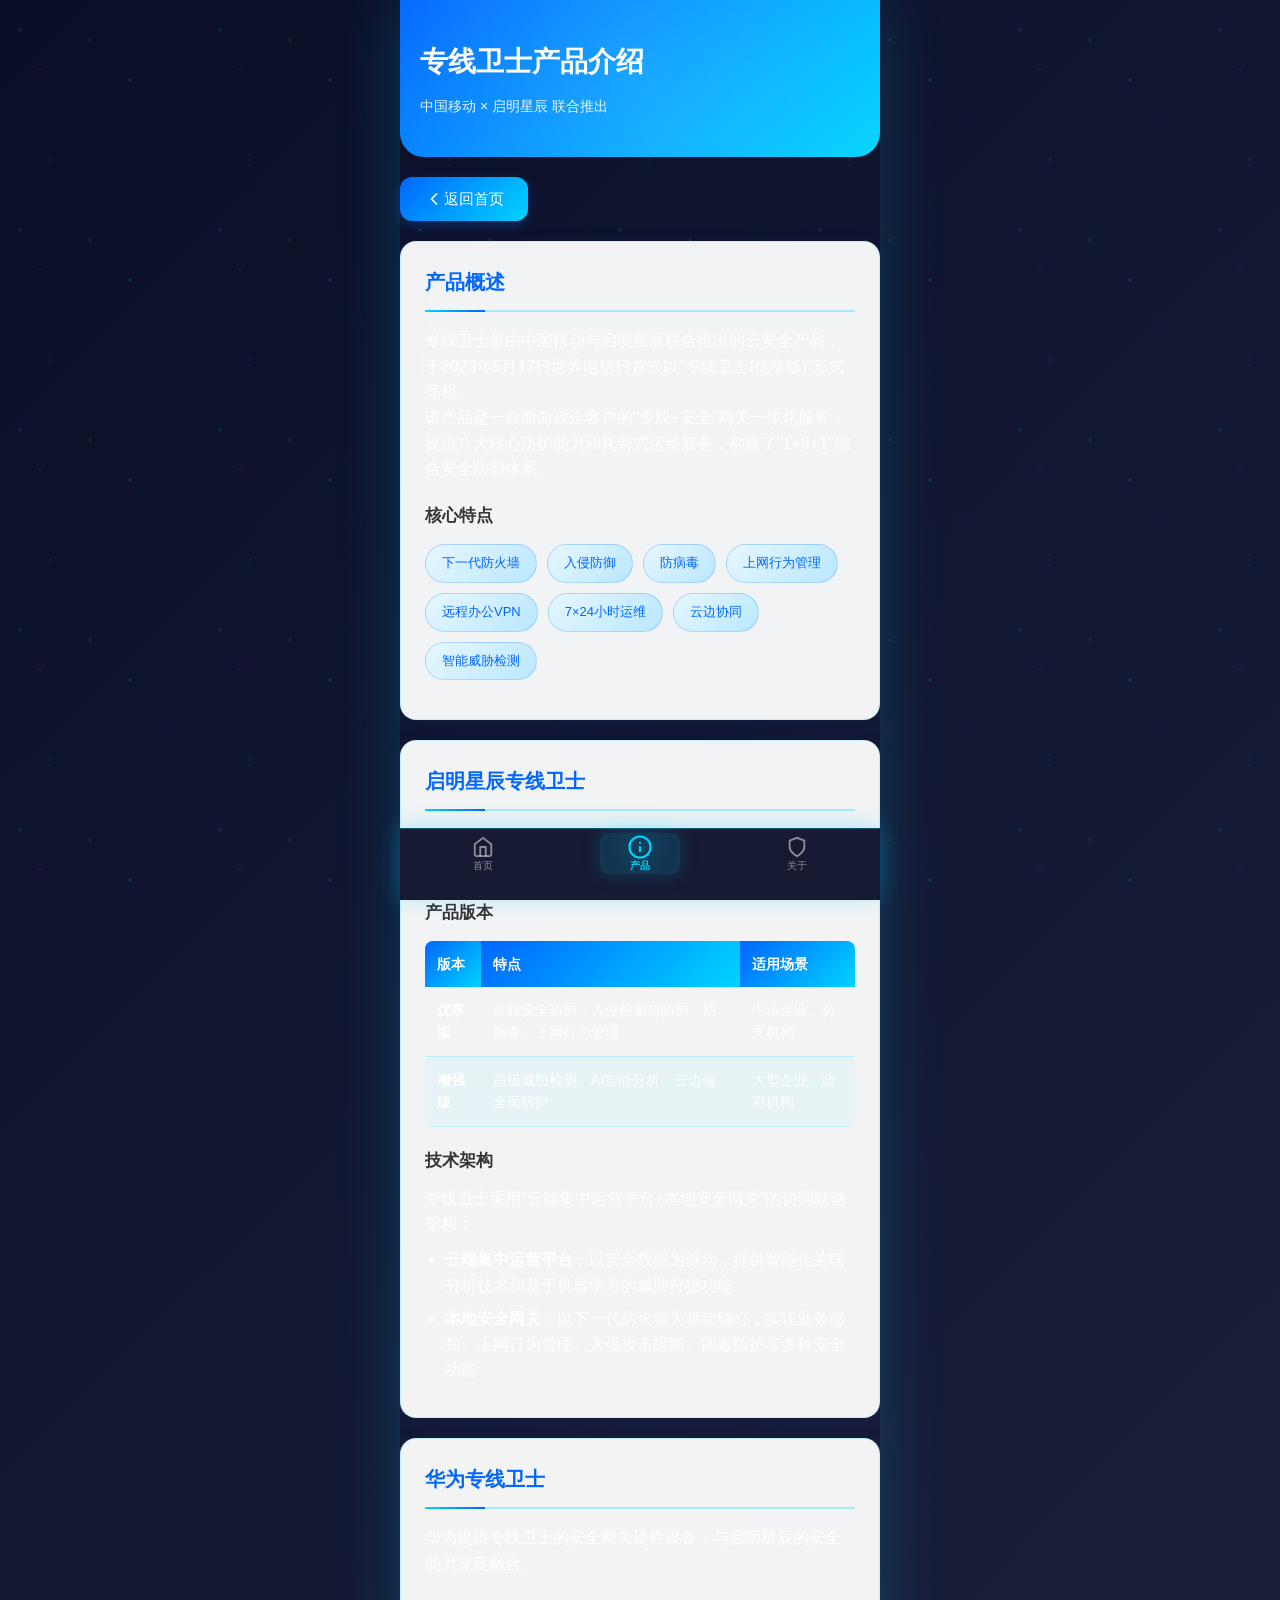
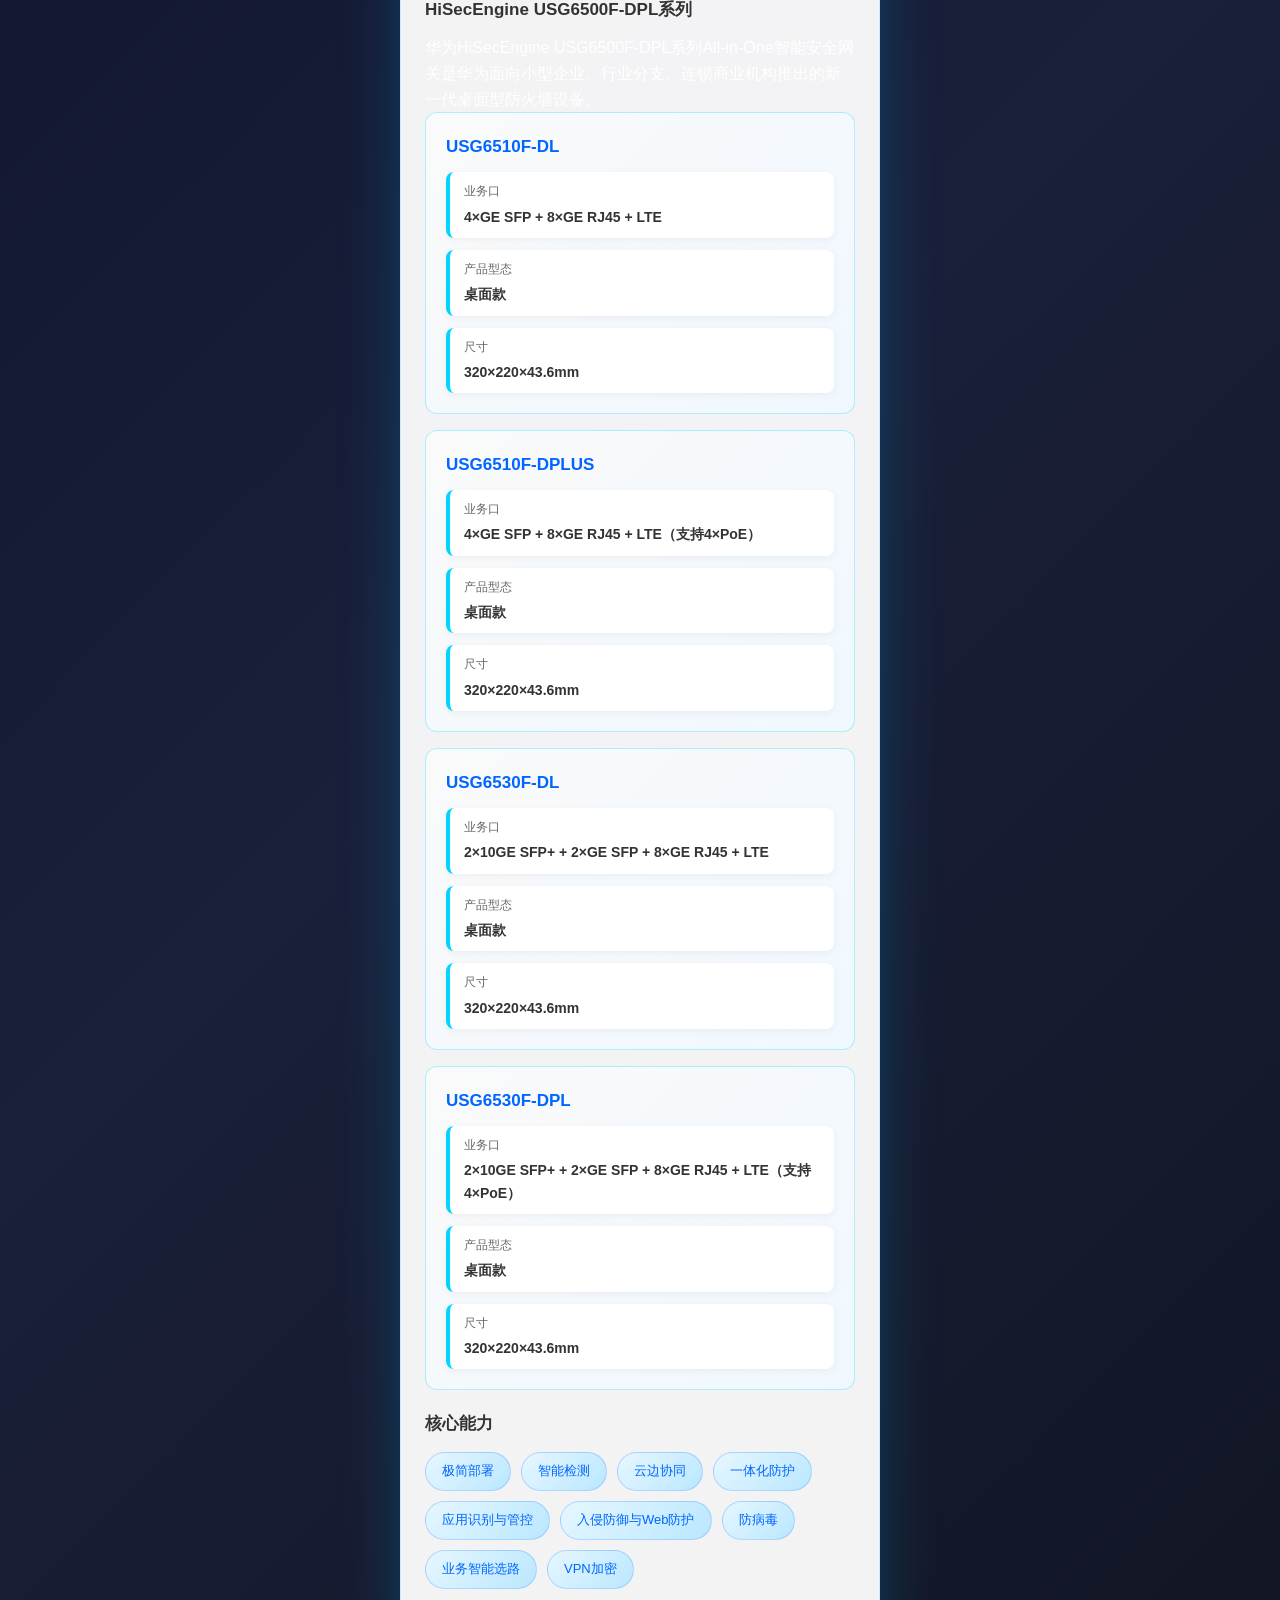
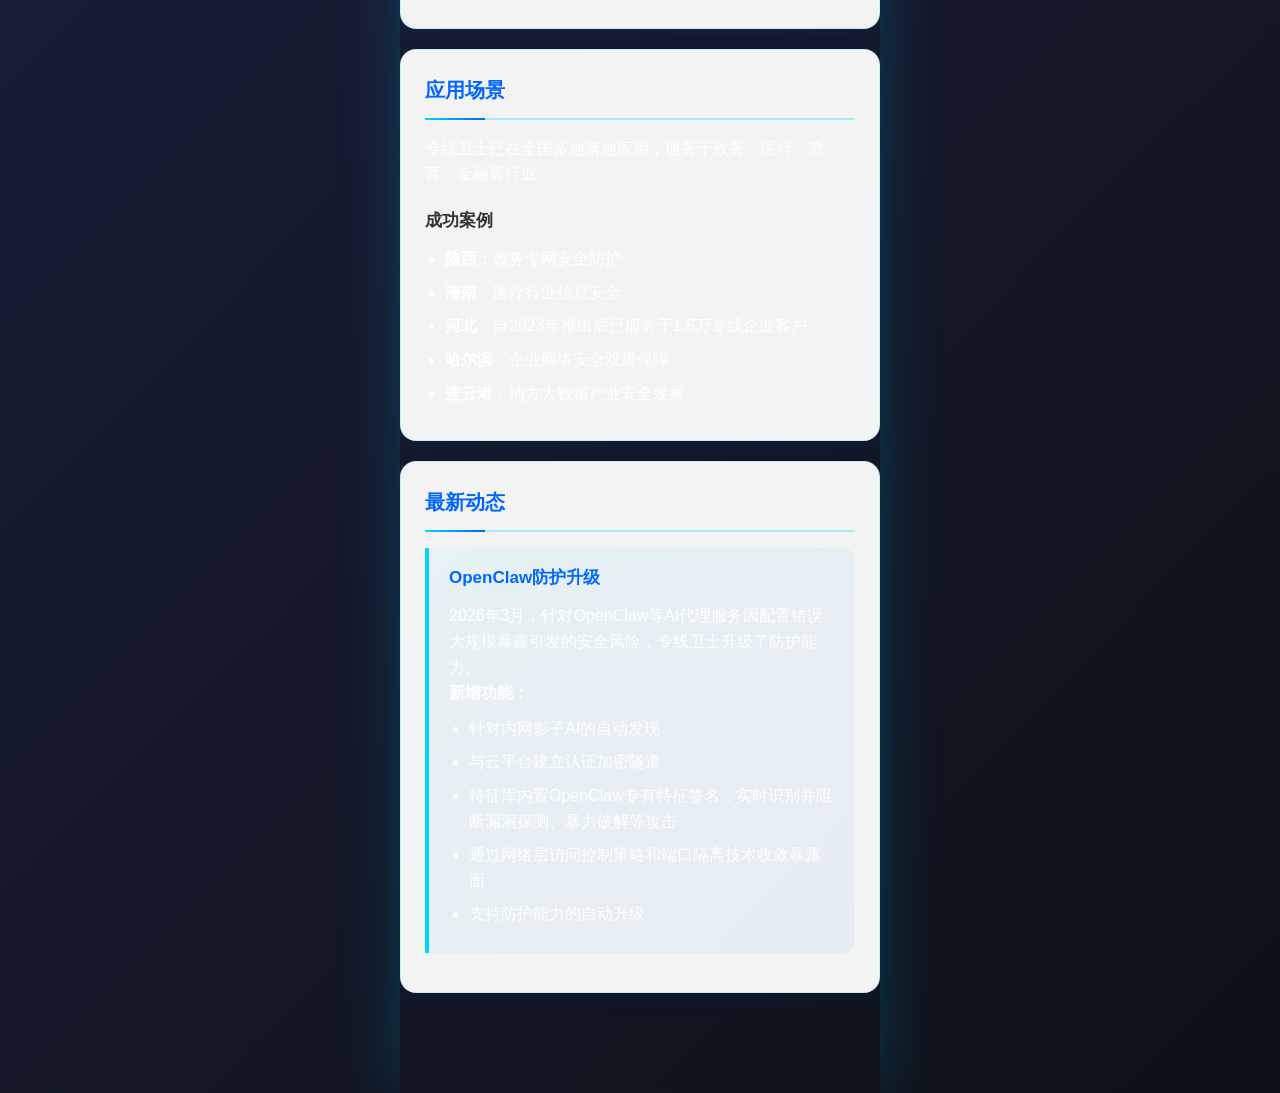
==== product.html @ 058245cc "修复产品介绍页面 - 更新CSS引用和页面样式" ====
<!DOCTYPE html>
<html lang="zh-CN">
<head>
    <meta charset="UTF-8">
    <meta name="viewport" content="width=device-width, initial-scale=1.0, maximum-scale=1.0, user-scalable=no">
    <title>专线卫士 - 产品介绍</title>
    <link rel="stylesheet" href="styles-tech.css">
    <link rel="stylesheet" href="log-analysis-styles.css">
    <link rel="icon" href="data:image/svg+xml,<svg xmlns='http://www.w3.org/2000/svg' viewBox='0 0 100 100'><text y='.9em' font-size='90'>🛡️</text></svg>">
    <style>
        /* 产品页面特定样式 */
        .product-header {
            background: linear-gradient(135deg, #0066ff 0%, #00d4ff 100%);
            color: white;
            padding: 40px 20px;
            border-radius: 0 0 24px 24px;
            margin-bottom: 20px;
            position: relative;
            overflow: hidden;
        }
        
        .product-header::before {
            content: '';
            position: absolute;
            top: -50%;
            right: -50%;
            width: 200%;
            height: 200%;
            background: radial-gradient(circle, rgba(255,255,255,0.1) 0%, transparent 70%);
            animation: headerGlow 8s ease-in-out infinite;
        }
        
        @keyframes headerGlow {
            0%, 100% { transform: translate(0, 0); }
            50% { transform: translate(-20px, -20px); }
        }
        
        .product-header h1 {
            font-size: 28px;
            margin-bottom: 10px;
            position: relative;
            z-index: 1;
        }
        
        .product-header p {
            font-size: 14px;
            opacity: 0.9;
            position: relative;
            z-index: 1;
        }
        
        .product-section {
            background: rgba(255, 255, 255, 0.95);
            backdrop-filter: blur(10px);
            border-radius: 16px;
            padding: 24px;
            margin-bottom: 20px;
            box-shadow: 0 4px 20px rgba(0, 102, 255, 0.08);
            border: 1px solid rgba(0, 212, 255, 0.2);
        }
        
        .product-section h2 {
            font-size: 20px;
            color: #0066ff;
            margin-bottom: 16px;
            padding-bottom: 12px;
            border-bottom: 2px solid rgba(0, 212, 255, 0.3);
            position: relative;
        }
        
        .product-section h2::after {
            content: '';
            position: absolute;
            bottom: -2px;
            left: 0;
            width: 60px;
            height: 2px;
            background: linear-gradient(90deg, #00d4ff, #0066ff);
        }
        
        .product-section h3 {
            font-size: 17px;
            color: #333;
            margin: 20px 0 12px 0;
        }
        
        .product-features {
            display: flex;
            flex-wrap: wrap;
            gap: 10px;
            margin: 15px 0;
        }
        
        .feature-tag {
            background: linear-gradient(135deg, #e6f7ff 0%, #bae7ff 100%);
            color: #0066ff;
            padding: 8px 16px;
            border-radius: 20px;
            font-size: 13px;
            font-weight: 500;
            border: 1px solid rgba(0, 102, 255, 0.2);
            transition: all 0.3s ease;
        }
        
        .feature-tag:hover {
            transform: translateY(-2px);
            box-shadow: 0 4px 12px rgba(0, 102, 255, 0.2);
        }
        
        .product-table {
            width: 100%;
            border-collapse: collapse;
            margin: 15px 0;
            font-size: 14px;
            border-radius: 8px;
            overflow: hidden;
        }
        
        .product-table th {
            background: linear-gradient(135deg, #0066ff 0%, #00d4ff 100%);
            color: white;
            padding: 12px;
            text-align: left;
            font-weight: 600;
            border: none;
        }
        
        .product-table td {
            padding: 12px;
            border-bottom: 1px solid rgba(0, 212, 255, 0.2);
        }
        
        .product-table tr:nth-child(even) {
            background: rgba(0, 212, 255, 0.05);
        }
        
        .product-table tr:hover {
            background: rgba(0, 212, 255, 0.1);
        }
        
        .model-card {
            border: 1px solid rgba(0, 212, 255, 0.3);
            border-radius: 12px;
            padding: 20px;
            margin-bottom: 16px;
            background: linear-gradient(135deg, #fafafa 0%, #f0f8ff 100%);
            transition: all 0.3s ease;
        }
        
        .model-card:hover {
            transform: translateY(-4px);
            box-shadow: 0 8px 24px rgba(0, 102, 255, 0.15);
            border-color: rgba(0, 212, 255, 0.5);
        }
        
        .model-card h4 {
            color: #0066ff;
            margin-bottom: 12px;
            font-size: 17px;
        }
        
        .model-specs {
            display: grid;
            grid-template-columns: repeat(auto-fill, minmax(200px, 1fr));
            gap: 12px;
            margin-top: 12px;
        }
        
        .spec-item {
            background: white;
            padding: 10px 14px;
            border-radius: 8px;
            border-left: 4px solid #00d4ff;
            box-shadow: 0 2px 8px rgba(0, 0, 0, 0.05);
        }
        
        .spec-label {
            font-size: 12px;
            color: #666;
        }
        
        .spec-value {
            font-size: 14px;
            font-weight: 600;
            color: #333;
            margin-top: 4px;
        }
        
        .back-button {
            display: inline-flex;
            align-items: center;
            padding: 12px 24px;
            background: linear-gradient(135deg, #0066ff 0%, #00d4ff 100%);
            color: white;
            border: none;
            border-radius: 12px;
            font-size: 15px;
            cursor: pointer;
            margin-bottom: 20px;
            font-weight: 500;
            box-shadow: 0 4px 12px rgba(0, 102, 255, 0.3);
            transition: all 0.3s ease;
        }
        
        .back-button:hover {
            transform: translateY(-2px);
            box-shadow: 0 6px 20px rgba(0, 102, 255, 0.4);
        }
        
        .product-section ul {
            padding-left: 20px;
            margin: 10px 0;
        }
        
        .product-section ul li {
            margin: 8px 0;
            line-height: 1.6;
        }
        
        .update-card {
            border-left: 4px solid #00d4ff;
            padding: 16px 20px;
            margin: 15px 0;
            background: linear-gradient(135deg, rgba(0, 212, 255, 0.05) 0%, rgba(0, 102, 255, 0.05) 100%);
            border-radius: 0 12px 12px 0;
        }
        
        .update-card h3 {
            margin-top: 0;
            color: #0066ff;
        }
    </style>
</head>
<body>
    <!-- 全局背景装饰 -->
    <div class="bg-decor">
        <div class="bg-orb bg-orb-1"></div>
        <div class="bg-orb bg-orb-2"></div>
        <div class="bg-orb bg-orb-3"></div>
        <div class="bg-grid"></div>
    </div>

    <div id="app">
        <div class="page-container">
            <div class="product-header">
                <h1>专线卫士产品介绍</h1>
                <p>中国移动 × 启明星辰 联合推出</p>
            </div>
            
            <button class="back-button" onclick="goBack()">
                <svg viewBox="0 0 24 24" width="20" height="20">
                    <path d="M15 18l-6-6 6-6" fill="none" stroke="currentColor" stroke-width="2" stroke-linecap="round" stroke-linejoin="round"/>
                </svg>
                返回首页
            </button>
            
            <!-- 产品概述 -->
            <div class="product-section">
                <h2>产品概述</h2>
                <p>专线卫士是由中国移动与启明星辰联合推出的云安全产品，于2023年5月17日世界电信日首次以"专线卫士(优享版)"形式亮相。</p>
                <p>该产品是一款面向政企客户的"专线+安全"网关一体化服务，提供八大核心防护能力和托管式运维服务，构建了"1+8+1"综合安全防御体系。</p>
                
                <h3>核心特点</h3>
                <div class="product-features">
                    <div class="feature-tag">下一代防火墙</div>
                    <div class="feature-tag">入侵防御</div>
                    <div class="feature-tag">防病毒</div>
                    <div class="feature-tag">上网行为管理</div>
                    <div class="feature-tag">远程办公VPN</div>
                    <div class="feature-tag">7×24小时运维</div>
                    <div class="feature-tag">云边协同</div>
                    <div class="feature-tag">智能威胁检测</div>
                </div>
            </div>
            
            <!-- 启明星辰专线卫士 -->
            <div class="product-section">
                <h2>启明星辰专线卫士</h2>
                <p>启明星辰作为中国移动的合作伙伴，提供专线卫士的安全能力和技术方案。</p>
                
                <h3>产品版本</h3>
                <table class="product-table">
                    <thead>
                        <tr>
                            <th>版本</th>
                            <th>特点</th>
                            <th>适用场景</th>
                        </tr>
                    </thead>
                    <tbody>
                        <tr>
                            <td><strong>优享版</strong></td>
                            <td>基础安全防护，入侵检测与防护、防病毒、上网行为管理</td>
                            <td>中小企业、分支机构</td>
                        </tr>
                        <tr>
                            <td><strong>增强版</strong></td>
                            <td>高级威胁检测、AI智能分析、云边端全面防护</td>
                            <td>大型企业、政府机构</td>
                        </tr>
                    </tbody>
                </table>
                
                <h3>技术架构</h3>
                <p>专线卫士采用"云端集中运营平台+本地安全网关"的协同联动架构：</p>
                <ul style="padding-left: 20px; margin: 10px 0;">
                    <li><strong>云端集中运营平台</strong>：以安全数据为驱动，提供智能化关联分析技术和基于机器学习的威胁狩猎功能</li>
                    <li><strong>本地安全网关</strong>：以下一代防火墙为驱动轴心，实现业务感知、上网行为管理、入侵攻击阻断、病毒防护等多种安全功能</li>
                </ul>
            </div>
            
            <!-- 华为专线卫士 -->
            <div class="product-section">
                <h2>华为专线卫士</h2>
                <p>华为提供专线卫士的安全网关硬件设备，与启明星辰的安全能力深度融合。</p>
                
                <h3>HiSecEngine USG6500F-DPL系列</h3>
                <p>华为HiSecEngine USG6500F-DPL系列All-in-One智能安全网关是华为面向小型企业、行业分支、连锁商业机构推出的新一代桌面型防火墙设备。</p>
                
                <div class="model-card">
                    <h4>USG6510F-DL</h4>
                    <div class="model-specs">
                        <div class="spec-item">
                            <div class="spec-label">业务口</div>
                            <div class="spec-value">4×GE SFP + 8×GE RJ45 + LTE</div>
                        </div>
                        <div class="spec-item">
                            <div class="spec-label">产品型态</div>
                            <div class="spec-value">桌面款</div>
                        </div>
                        <div class="spec-item">
                            <div class="spec-label">尺寸</div>
                            <div class="spec-value">320×220×43.6mm</div>
                        </div>
                    </div>
                </div>
                
                <div class="model-card">
                    <h4>USG6510F-DPLUS</h4>
                    <div class="model-specs">
                        <div class="spec-item">
                            <div class="spec-label">业务口</div>
                            <div class="spec-value">4×GE SFP + 8×GE RJ45 + LTE（支持4×PoE）</div>
                        </div>
                        <div class="spec-item">
                            <div class="spec-label">产品型态</div>
                            <div class="spec-value">桌面款</div>
                        </div>
                        <div class="spec-item">
                            <div class="spec-label">尺寸</div>
                            <div class="spec-value">320×220×43.6mm</div>
                        </div>
                    </div>
                </div>
                
                <div class="model-card">
                    <h4>USG6530F-DL</h4>
                    <div class="model-specs">
                        <div class="spec-item">
                            <div class="spec-label">业务口</div>
                            <div class="spec-value">2×10GE SFP+ + 2×GE SFP + 8×GE RJ45 + LTE</div>
                        </div>
                        <div class="spec-item">
                            <div class="spec-label">产品型态</div>
                            <div class="spec-value">桌面款</div>
                        </div>
                        <div class="spec-item">
                            <div class="spec-label">尺寸</div>
                            <div class="spec-value">320×220×43.6mm</div>
                        </div>
                    </div>
                </div>
                
                <div class="model-card">
                    <h4>USG6530F-DPL</h4>
                    <div class="model-specs">
                        <div class="spec-item">
                            <div class="spec-label">业务口</div>
                            <div class="spec-value">2×10GE SFP+ + 2×GE SFP + 8×GE RJ45 + LTE（支持4×PoE）</div>
                        </div>
                        <div class="spec-item">
                            <div class="spec-label">产品型态</div>
                            <div class="spec-value">桌面款</div>
                        </div>
                        <div class="spec-item">
                            <div class="spec-label">尺寸</div>
                            <div class="spec-value">320×220×43.6mm</div>
                        </div>
                    </div>
                </div>
                
                <h3>核心能力</h3>
                <div class="product-features">
                    <div class="feature-tag">极简部署</div>
                    <div class="feature-tag">智能检测</div>
                    <div class="feature-tag">云边协同</div>
                    <div class="feature-tag">一体化防护</div>
                    <div class="feature-tag">应用识别与管控</div>
                    <div class="feature-tag">入侵防御与Web防护</div>
                    <div class="feature-tag">防病毒</div>
                    <div class="feature-tag">业务智能选路</div>
                    <div class="feature-tag">VPN加密</div>
                </div>
            </div>
            
            <!-- 应用场景 -->
            <div class="product-section">
                <h2>应用场景</h2>
                <p>专线卫士已在全国多地落地应用，服务于政务、医疗、教育、金融等行业。</p>
                
                <h3>成功案例</h3>
                <ul style="padding-left: 20px;">
                    <li><strong>陕西</strong>：政务专网安全防护</li>
                    <li><strong>海南</strong>：医疗行业信息安全</li>
                    <li><strong>河北</strong>：自2023年推出后已服务于1.5万专线企业客户</li>
                    <li><strong>哈尔滨</strong>：企业网络安全双重保障</li>
                    <li><strong>连云港</strong>：地方大数据产业安全发展</li>
                </ul>
            </div>
            
            <!-- 最新动态 -->
            <div class="product-section">
                <h2>最新动态</h2>
                <div class="update-card">
                    <h3 style="margin-top: 0;">OpenClaw防护升级</h3>
                    <p>2026年3月，针对OpenClaw等AI代理服务因配置错误大规模暴露引发的安全风险，专线卫士升级了防护能力。</p>
                    <p><strong>新增功能：</strong></p>
                    <ul style="padding-left: 20px;">
                        <li>针对内网影子AI的自动发现</li>
                        <li>与云平台建立认证加密隧道</li>
                        <li>特征库内置OpenClaw专有特征签名，实时识别并阻断漏洞探测、暴力破解等攻击</li>
                        <li>通过网络层访问控制策略和端口隔离技术收敛暴露面</li>
                        <li>支持防护能力的自动升级</li>
                    </ul>
                </div>
            </div>
        </div>
        
        <!-- 底部导航 -->
        <div class="tab-bar">
            <div class="tab-item" data-page="home" onclick="window.location.href='index.html'">
                <svg viewBox="0 0 24 24" width="24" height="24">
                    <path d="M3 9l9-7 9 7v11a2 2 0 01-2 2H5a2 2 0 01-2-2V9z" fill="none" stroke="currentColor" stroke-width="2"/>
                    <polyline points="9,22 9,12 15,12 15,22" fill="none" stroke="currentColor" stroke-width="2"/>
                </svg>
                <span>首页</span>
            </div>
            <div class="tab-item active" data-page="product">
                <svg viewBox="0 0 24 24" width="24" height="24">
                    <circle cx="12" cy="12" r="10" fill="none" stroke="currentColor" stroke-width="2"/>
                    <path d="M12 16v-4M12 8h.01" fill="none" stroke="currentColor" stroke-width="2" stroke-linecap="round"/>
                </svg>
                <span>产品</span>
            </div>
            <div class="tab-item" data-page="about" onclick="window.location.href='index.html#about'">
                <svg viewBox="0 0 24 24" width="24" height="24">
                    <path d="M12 22s8-4 8-10V5l-8-3-8 3v7c0 6 8 10 8 10z" fill="none" stroke="currentColor" stroke-width="2"/>
                </svg>
                <span>关于</span>
            </div>
        </div>
    </div>
    
    <script>
        function goBack() {
            window.location.href = 'index.html';
        }
    </script>
</body>
</html>
---- styles-tech.css ----
/* 科技感主题样式 - 专线卫士 */

/* 全局样式重置 */
* {
    margin: 0;
    padding: 0;
    box-sizing: border-box;
    -webkit-tap-highlight-color: transparent;
}

:root {
    /* 科技感配色 */
    --primary-color: #00d4ff;
    --primary-dark: #0099cc;
    --primary-light: rgba(0, 212, 255, 0.1);
    --secondary-color: #7b2ff7;
    --accent-color: #00ff88;
    
    /* 背景色 */
    --bg-gradient-start: #0a0e27;
    --bg-gradient-mid: #1a1f3a;
    --bg-gradient-end: #0d1117;
    
    /* 卡片背景 */
    --card-bg: rgba(255, 255, 255, 0.05);
    --card-border: rgba(255, 255, 255, 0.1);
    
    /* 文字颜色 */
    --text-primary: #ffffff;
    --text-secondary: rgba(255, 255, 255, 0.7);
    --text-tertiary: rgba(255, 255, 255, 0.5);
    
    /* 功能色 */
    --success-color: #00ff88;
    --warning-color: #ffaa00;
    --danger-color: #ff4757;
    
    /* 阴影 */
    --shadow-sm: 0 2px 8px rgba(0, 212, 255, 0.2);
    --shadow-md: 0 4px 16px rgba(0, 212, 255, 0.3);
    --shadow-lg: 0 8px 32px rgba(0, 212, 255, 0.4);
    
    /* 圆角 */
    --border-radius: 16px;
    --border-radius-sm: 12px;
    
    /* 过渡 */
    --transition: all 0.3s cubic-bezier(0.4, 0, 0.2, 1);
}

body {
    font-family: -apple-system, BlinkMacSystemFont, 'Segoe UI', 'PingFang SC', 'Hiragino Sans GB', 'Microsoft YaHei', sans-serif;
    background: linear-gradient(135deg, var(--bg-gradient-start) 0%, var(--bg-gradient-mid) 50%, var(--bg-gradient-end) 100%);
    color: var(--text-primary);
    line-height: 1.6;
    min-height: 100vh;
    overflow-x: hidden;
    -webkit-font-smoothing: antialiased;
    position: relative;
}

/* 粒子背景 */
body::before {
    content: '';
    position: fixed;
    top: 0;
    left: 0;
    width: 100%;
    height: 100%;
    background-image: 
        radial-gradient(2px 2px at 20px 30px, rgba(0, 212, 255, 0.3), transparent),
        radial-gradient(2px 2px at 40px 70px, rgba(123, 47, 247, 0.3), transparent),
        radial-gradient(2px 2px at 50px 160px, rgba(0, 212, 255, 0.2), transparent),
        radial-gradient(2px 2px at 90px 40px, rgba(0, 255, 136, 0.2), transparent),
        radial-gradient(2px 2px at 130px 80px, rgba(0, 212, 255, 0.3), transparent),
        radial-gradient(2px 2px at 160px 120px, rgba(123, 47, 247, 0.2), transparent);
    background-size: 200px 200px;
    animation: particleMove 20s linear infinite;
    pointer-events: none;
    z-index: 0;
}

@keyframes particleMove {
    0% {
        transform: translate(0, 0);
    }
    100% {
        transform: translate(-200px, -200px);
    }
}

#app {
    min-height: 100vh;
    padding-bottom: 80px;
    max-width: 480px;
    margin: 0 auto;
    position: relative;
    z-index: 1;
    background: transparent;
}

/* 页面容器 */
.page-container {
    min-height: 100vh;
    position: relative;
}

.page {
    display: none;
    animation: fadeIn 0.3s ease;
}

.page.active {
    display: block;
}

@keyframes fadeIn {
    from {
        opacity: 0;
        transform: translateY(10px);
    }
    to {
        opacity: 1;
        transform: translateY(0);
    }
}

/* 首页头部 - 科技感设计 */
.header {
    background: linear-gradient(135deg, rgba(0, 212, 255, 0.2) 0%, rgba(123, 47, 247, 0.2) 100%);
    backdrop-filter: blur(20px);
    -webkit-backdrop-filter: blur(20px);
    padding: 40px 20px 50px;
    color: white;
    position: relative;
    overflow: hidden;
    border-bottom: 1px solid rgba(0, 212, 255, 0.3);
}

.header::before {
    content: '';
    position: absolute;
    top: -50%;
    right: -20%;
    width: 300px;
    height: 300px;
    background: radial-gradient(circle, rgba(0, 212, 255, 0.3), transparent);
    border-radius: 50%;
    animation: float 6s ease-in-out infinite;
}

.header::after {
    content: '';
    position: absolute;
    bottom: -30%;
    left: -10%;
    width: 200px;
    height: 200px;
    background: radial-gradient(circle, rgba(123, 47, 247, 0.3), transparent);
    border-radius: 50%;
    animation: float 8s ease-in-out infinite reverse;
}

/* 网格线装饰 */
.header::before,
.header::after {
    background: 
        linear-gradient(90deg, rgba(0, 212, 255, 0.1) 1px, transparent 1px),
        linear-gradient(0deg, rgba(0, 212, 255, 0.1) 1px, transparent 1px);
    background-size: 20px 20px;
}

@keyframes float {
    0%, 100% {
        transform: translate(0, 0);
    }
    50% {
        transform: translate(20px, -20px);
    }
}

.logo-section {
    display: flex;
    align-items: center;
    gap: 16px;
    position: relative;
    z-index: 1;
}

.logo-icon {
    flex-shrink: 0;
    width: 60px;
    height: 60px;
    background: rgba(0, 212, 255, 0.2);
    border-radius: 16px;
    display: flex;
    align-items: center;
    justify-content: center;
    backdrop-filter: blur(10px);
    border: 1px solid rgba(0, 212, 255, 0.5);
    box-shadow: 0 0 20px rgba(0, 212, 255, 0.3);
    animation: iconGlow 2s ease-in-out infinite;
}

@keyframes iconGlow {
    0%, 100% {
        box-shadow: 0 0 20px rgba(0, 212, 255, 0.3);
    }
    50% {
        box-shadow: 0 0 30px rgba(0, 212, 255, 0.6);
    }
}

.logo-text h1 {
    font-size: 26px;
    font-weight: 700;
    margin-bottom: 4px;
    background: linear-gradient(135deg, #00d4ff 0%, #7b2ff7 100%);
    -webkit-background-clip: text;
    -webkit-text-fill-color: transparent;
    background-clip: text;
    letter-spacing: 2px;
    text-shadow: 0 0 30px rgba(0, 212, 255, 0.5);
}

.logo-text p {
    font-size: 14px;
    opacity: 0.9;
    font-weight: 400;
    color: rgba(255, 255, 255, 0.8);
}

.subtitle {
    margin-top: 20px;
    font-size: 12px;
    opacity: 0.8;
    text-align: center;
    letter-spacing: 3px;
    color: var(--primary-color);
    text-shadow: 0 0 10px rgba(0, 212, 255, 0.5);
}

/* 搜索框 - 科技感设计 */
.search-box {
    margin: -25px 20px 20px;
    background: rgba(255, 255, 255, 0.05);
    backdrop-filter: blur(20px);
    -webkit-backdrop-filter: blur(20px);
    border-radius: var(--border-radius);
    box-shadow: 0 4px 16px rgba(0, 212, 255, 0.2);
    display: flex;
    align-items: center;
    padding: 4px;
    position: relative;
    z-index: 10;
    transition: var(--transition);
    border: 1px solid rgba(0, 212, 255, 0.3);
}

.search-box:focus-within {
    box-shadow: 0 4px 20px rgba(0, 212, 255, 0.4);
    transform: translateY(-2px);
    border-color: var(--primary-color);
}

.search-box input {
    flex: 1;
    border: none;
    padding: 14px 16px;
    font-size: 15px;
    outline: none;
    background: transparent;
    color: var(--text-primary);
}

.search-box input::placeholder {
    color: var(--text-tertiary);
}

.search-box .search-btn {
    width: 48px;
    height: 48px;
    border: none;
    background: linear-gradient(135deg, var(--primary-color) 0%, var(--secondary-color) 100%);
    border-radius: 12px;
    color: white;
    cursor: pointer;
    display: flex;
    align-items: center;
    justify-content: center;
    transition: var(--transition);
    box-shadow: 0 0 20px rgba(0, 212, 255, 0.3);
}

.search-box .search-btn:hover {
    transform: scale(1.05);
    box-shadow: 0 0 30px rgba(0, 212, 255, 0.6);
}

.search-box .search-btn:active {
    transform: scale(0.95);
}

/* 快速统计 - 科技感卡片 */
.quick-stats {
    display: flex;
    justify-content: space-around;
    padding: 24px 20px;
    background: rgba(255, 255, 255, 0.05);
    backdrop-filter: blur(20px);
    -webkit-backdrop-filter: blur(20px);
    margin: 0 20px 20px;
    border-radius: var(--border-radius);
    box-shadow: 0 4px 16px rgba(0, 212, 255, 0.2);
    border: 1px solid rgba(0, 212, 255, 0.2);
}

.stat-item {
    text-align: center;
    cursor: pointer;
    transition: var(--transition);
    padding: 12px 20px;
    border-radius: 12px;
    flex: 1;
    position: relative;
    overflow: hidden;
}

.stat-item::before {
    content: '';
    position: absolute;
    top: 0;
    left: -100%;
    width: 100%;
    height: 100%;
    background: linear-gradient(90deg, transparent, rgba(0, 212, 255, 0.1), transparent);
    transition: left 0.5s ease;
}

.stat-item:hover::before {
    left: 100%;
}

.stat-item:hover {
    background: rgba(0, 212, 255, 0.1);
    transform: translateY(-4px);
    box-shadow: 0 4px 12px rgba(0, 212, 255, 0.3);
}

.stat-item:active {
    transform: translateY(-2px);
}

.stat-num {
    display: block;
    font-size: 32px;
    font-weight: 700;
    background: linear-gradient(135deg, var(--primary-color) 0%, var(--accent-color) 100%);
    -webkit-background-clip: text;
    -webkit-text-fill-color: transparent;
    background-clip: text;
    line-height: 1.2;
    text-shadow: 0 0 30px rgba(0, 212, 255, 0.5);
}

.stat-label {
    font-size: 13px;
    color: var(--text-secondary);
    margin-top: 4px;
    font-weight: 500;
}

/* 区块标题 */
.section-title {
    padding: 20px 20px 12px;
    font-size: 18px;
    font-weight: 600;
    color: var(--text-primary);
}

.section-title span {
    position: relative;
    padding-left: 14px;
}

.section-title span::before {
    content: '';
    position: absolute;
    left: 0;
    top: 50%;
    transform: translateY(-50%);
    width: 4px;
    height: 20px;
    background: linear-gradient(180deg, var(--primary-color) 0%, var(--secondary-color) 100%);
    border-radius: 2px;
    box-shadow: 0 0 10px rgba(0, 212, 255, 0.5);
}

/* 场景网格 - 科技感卡片 */
.scenario-grid {
    display: grid;
    grid-template-columns: repeat(2, 1fr);
    gap: 16px;
    padding: 0 20px 24px;
}

.scenario-card {
    background: rgba(255, 255, 255, 0.05);
    backdrop-filter: blur(20px);
    -webkit-backdrop-filter: blur(20px);
    border-radius: var(--border-radius-sm);
    padding: 24px 20px;
    text-align: center;
    box-shadow: 0 4px 16px rgba(0, 212, 255, 0.2);
    cursor: pointer;
    transition: var(--transition);
    border: 1px solid rgba(0, 212, 255, 0.2);
    position: relative;
    overflow: hidden;
}

.scenario-card::before {
    content: '';
    position: absolute;
    top: 0;
    left: 0;
    right: 0;
    height: 3px;
    background: linear-gradient(90deg, var(--primary-color) 0%, var(--secondary-color) 100%);
    transform: scaleX(0);
    transition: var(--transition);
    box-shadow: 0 0 10px rgba(0, 212, 255, 0.5);
}

.scenario-card:hover {
    transform: translateY(-6px);
    box-shadow: 0 8px 24px rgba(0, 212, 255, 0.4);
    border-color: var(--primary-color);
    background: rgba(0, 212, 255, 0.1);
}

.scenario-card:hover::before {
    transform: scaleX(1);
}

.scenario-card:active {
    transform: translateY(-3px);
}

.scenario-card .icon {
    font-size: 40px;
    margin-bottom: 16px;
    display: block;
    filter: drop-shadow(0 0 10px rgba(0, 212, 255, 0.5));
}

.scenario-card h3 {
    font-size: 16px;
    font-weight: 600;
    color: var(--text-primary);
    margin-bottom: 8px;
}

.scenario-card p {
    font-size: 12px;
    color: var(--text-secondary);
    line-height: 1.5;
}

/* 漏洞列表 - 科技感设计 */
.vulnerability-list {
    padding: 0 20px 24px;
}

.vuln-item {
    background: rgba(255, 255, 255, 0.05);
    backdrop-filter: blur(20px);
    -webkit-backdrop-filter: blur(20px);
    border-radius: var(--border-radius-sm);
    padding: 18px;
    margin-bottom: 12px;
    box-shadow: 0 4px 12px rgba(0, 212, 255, 0.15);
    cursor: pointer;
    transition: var(--transition);
    display: flex;
    align-items: center;
    gap: 16px;
    border-left: 4px solid transparent;
    border: 1px solid rgba(0, 212, 255, 0.15);
}

.vuln-item:hover {
    box-shadow: 0 4px 20px rgba(0, 212, 255, 0.3);
    transform: translateX(4px);
    border-left-color: var(--danger-color);
    background: rgba(255, 71, 87, 0.05);
}

.vuln-item:active {
    transform: translateX(2px);
}

.vuln-item .vuln-icon {
    width: 52px;
    height: 52px;
    border-radius: 14px;
    display: flex;
    align-items: center;
    justify-content: center;
    font-size: 24px;
    flex-shrink: 0;
    background: rgba(255, 71, 87, 0.1);
    border: 1px solid rgba(255, 71, 87, 0.3);
}

.vuln-item .vuln-info {
    flex: 1;
}

.vuln-item .vuln-info h4 {
    font-size: 16px;
    font-weight: 600;
    color: var(--text-primary);
    margin-bottom: 6px;
}

.vuln-item .vuln-info p {
    font-size: 13px;
    color: var(--text-secondary);
    line-height: 1.5;
}

.vuln-item .arrow {
    color: var(--text-tertiary);
    font-size: 20px;
    flex-shrink: 0;
}

/* 页面头部 - 科技感设计 */
.page-header {
    background: linear-gradient(135deg, rgba(0, 212, 255, 0.2) 0%, rgba(123, 47, 247, 0.2) 100%);
    backdrop-filter: blur(20px);
    -webkit-backdrop-filter: blur(20px);
    padding: 20px;
    display: flex;
    align-items: center;
    gap: 16px;
    color: white;
    position: sticky;
    top: 0;
    z-index: 100;
    box-shadow: 0 2px 8px rgba(0, 212, 255, 0.3);
    border-bottom: 1px solid rgba(0, 212, 255, 0.3);
}

.back-btn {
    background: rgba(0, 212, 255, 0.2);
    border: 1px solid rgba(0, 212, 255, 0.5);
    border-radius: 10px;
    width: 40px;
    height: 40px;
    display: flex;
    align-items: center;
    justify-content: center;
    cursor: pointer;
    transition: all 0.3s ease;
    flex-shrink: 0;
    box-shadow: 0 0 10px rgba(0, 212, 255, 0.3);
}

.back-btn:hover {
    background: rgba(0, 212, 255, 0.3);
    transform: scale(1.05);
    box-shadow: 0 0 20px rgba(0, 212, 255, 0.5);
}

.back-btn:active {
    transform: scale(0.95);
}

.back-btn svg {
    color: white;
}

.page-title {
    flex: 1;
}

.page-title h2 {
    font-size: 20px;
    font-weight: 600;
    margin-bottom: 4px;
    background: linear-gradient(135deg, #ffffff 0%, var(--primary-color) 100%);
    -webkit-background-clip: text;
    -webkit-text-fill-color: transparent;
    background-clip: text;
}

.page-title p {
    font-size: 13px;
    opacity: 0.9;
    color: var(--text-secondary);
}

/* 场景信息卡片 */
.scenario-info {
    padding: 20px;
}

.info-card {
    background: rgba(255, 255, 255, 0.05);
    backdrop-filter: blur(20px);
    -webkit-backdrop-filter: blur(20px);
    border-radius: var(--border-radius);
    padding: 20px;
    box-shadow: 0 4px 16px rgba(0, 212, 255, 0.2);
    display: flex;
    gap: 16px;
    border: 1px solid rgba(0, 212, 255, 0.2);
}

.info-icon {
    width: 48px;
    height: 48px;
    background: rgba(0, 212, 255, 0.1);
    border-radius: 12px;
    display: flex;
    align-items: center;
    justify-content: center;
    flex-shrink: 0;
    border: 1px solid rgba(0, 212, 255, 0.3);
}

.info-content h4 {
    font-size: 14px;
    color: var(--text-secondary);
    margin-bottom: 8px;
}

.info-content p {
    font-size: 15px;
    color: var(--text-primary);
    line-height: 1.6;
}

/* 继续添加其他页面样式... */
/* 由于文件较长，我会分段添加 */

/* 案例列表 - 科技感卡片 */
.case-list {
    padding: 0 20px 20px;
}

.case-item {
    background: rgba(255, 255, 255, 0.05);
    backdrop-filter: blur(20px);
    -webkit-backdrop-filter: blur(20px);
    border-radius: var(--border-radius);
    overflow: hidden;
    margin-bottom: 12px;
    box-shadow: 0 4px 16px rgba(0, 212, 255, 0.2);
    cursor: pointer;
    transition: var(--transition);
    border: 1px solid rgba(0, 212, 255, 0.15);
}

.case-item:hover {
    box-shadow: 0 8px 24px rgba(0, 212, 255, 0.4);
    transform: translateY(-2px);
    border-color: var(--primary-color);
}

.case-item .case-header {
    padding: 16px;
    display: flex;
    justify-content: space-between;
    align-items: center;
    background: linear-gradient(135deg, rgba(0, 212, 255, 0.1) 0%, rgba(123, 47, 247, 0.1) 100%);
    border-bottom: 1px solid rgba(0, 212, 255, 0.2);
}

.case-item .case-title {
    font-size: 15px;
    font-weight: 600;
    color: var(--primary-color);
}

.case-item .case-tag {
    padding: 4px 10px;
    background: linear-gradient(135deg, var(--primary-color) 0%, var(--secondary-color) 100%);
    color: white;
    border-radius: 20px;
    font-size: 11px;
    box-shadow: 0 0 10px rgba(0, 212, 255, 0.3);
}

.case-item .case-body {
    padding: 16px;
}

.case-item .case-desc {
    font-size: 14px;
    color: var(--text-secondary);
    line-height: 1.6;
    margin-bottom: 12px;
}

.case-item .case-result {
    display: flex;
    align-items: center;
    gap: 8px;
    padding: 10px 12px;
    background: rgba(0, 255, 136, 0.05);
    border-radius: 8px;
    font-size: 13px;
    color: var(--accent-color);
    border: 1px solid rgba(0, 255, 136, 0.2);
}

/* 防护方案卡片 */
.solution-card {
    padding: 0 20px 20px;
}

.solution-item {
    background: rgba(255, 255, 255, 0.05);
    backdrop-filter: blur(20px);
    -webkit-backdrop-filter: blur(20px);
    border-radius: var(--border-radius);
    padding: 16px;
    margin-bottom: 12px;
    box-shadow: 0 4px 12px rgba(0, 212, 255, 0.15);
    border-left: 4px solid var(--primary-color);
    border: 1px solid rgba(0, 212, 255, 0.2);
}

.solution-item h4 {
    font-size: 15px;
    font-weight: 600;
    color: var(--primary-color);
    margin-bottom: 10px;
    display: flex;
    align-items: center;
    gap: 8px;
    text-shadow: 0 0 10px rgba(0, 212, 255, 0.3);
}

.solution-item ul {
    list-style: none;
    padding: 0;
}

.solution-item li {
    font-size: 14px;
    color: var(--text-secondary);
    padding: 6px 0;
    padding-left: 20px;
    position: relative;
}

.solution-item li::before {
    content: '✓';
    position: absolute;
    left: 0;
    color: var(--accent-color);
    font-weight: bold;
    text-shadow: 0 0 10px rgba(0, 255, 136, 0.5);
}

/* 底部导航 - 科技感设计 */
.tab-bar {
    position: fixed;
    bottom: 0;
    left: 0;
    right: 0;
    background: rgba(10, 14, 39, 0.95);
    backdrop-filter: blur(20px);
    -webkit-backdrop-filter: blur(20px);
    display: flex;
    justify-content: space-around;
    align-items: center;
    padding: 4px 4px 26px 4px;
    box-shadow: 0 -2px 20px rgba(0, 212, 255, 0.3);
    z-index: 2147483647;
    border-top: 1px solid rgba(0, 212, 255, 0.3);
    -webkit-transform: translate3d(0, 0, 0);
    transform: translate3d(0, 0, 0);
}

/* 移动端优化 */
@media (max-width: 480px) {
    #app {
        padding-bottom: 70px;
    }

    .tab-bar {
        padding: 4px 2px 28px 2px;
        gap: 0;
        background: rgba(10, 14, 39, 0.95);
    }

    .tab-item {
        padding: 4px 6px;
        gap: 2px;
        max-width: 80px;
    }

    .tab-item svg {
        width: 24px;
        height: 24px;
    }

    .tab-item span {
        font-size: 10px;
        line-height: 1.1;
        font-weight: 500;
    }
}

.tab-item {
    display: flex;
    flex-direction: column;
    align-items: center;
    justify-content: center;
    gap: 2px;
    padding: 3px 6px;
    cursor: pointer;
    transition: all 0.25s ease;
    color: rgba(255, 255, 255, 0.5);
    flex: 1;
    max-width: 80px;
    min-width: 0;
    border-radius: 8px;
}

.tab-item:hover {
    background: rgba(0, 212, 255, 0.1);
    color: var(--primary-color);
}

.tab-item.active {
    color: var(--primary-color);
    background: rgba(0, 212, 255, 0.15);
    box-shadow: 0 0 20px rgba(0, 212, 255, 0.2);
}

.tab-item.active svg {
    transform: scale(1.15);
    filter: drop-shadow(0 0 10px rgba(0, 212, 255, 0.5));
}

.tab-item svg {
    width: 22px;
    height: 22px;
    flex-shrink: 0;
    transition: all 0.25s ease;
}

.tab-item span {
    font-size: 10px;
    white-space: nowrap;
    overflow: hidden;
    text-overflow: ellipsis;
    max-width: 100%;
    line-height: 1.1;
    font-weight: 500;
}

.tab-item.active span {
    font-weight: 600;
}

/* 加载动画 */
.loading {
    display: flex;
    justify-content: center;
    align-items: center;
    padding: 40px;
}

.loading-spinner {
    width: 40px;
    height: 40px;
    border: 3px solid rgba(0, 212, 255, 0.2);
    border-top-color: var(--primary-color);
    border-radius: 50%;
    animation: spin 1s linear infinite;
    box-shadow: 0 0 20px rgba(0, 212, 255, 0.3);
}

@keyframes spin {
    to {
        transform: rotate(360deg);
    }
}

/* 滚动条美化 */
::-webkit-scrollbar {
    width: 6px;
}

::-webkit-scrollbar-track {
    background: rgba(255, 255, 255, 0.05);
}

::-webkit-scrollbar-thumb {
    background: linear-gradient(180deg, var(--primary-color) 0%, var(--secondary-color) 100%);
    border-radius: 3px;
}

::-webkit-scrollbar-thumb:hover {
    background: linear-gradient(180deg, var(--primary-dark) 0%, #6a1fd6 100%);
}

/* 动画效果 */
@keyframes pulse {
    0%, 100% {
        opacity: 1;
    }
    50% {
        opacity: 0.7;
    }
}

@keyframes slideInRight {
    from {
        opacity: 0;
        transform: translateX(20px);
    }
    to {
        opacity: 1;
        transform: translateX(0);
    }
}

@keyframes slideInUp {
    from {
        opacity: 0;
        transform: translateY(20px);
    }
    to {
        opacity: 1;
        transform: translateY(0);
    }
}

/* 卡片悬停效果增强 */
.scenario-card,
.vuln-item,
.case-item {
    animation: slideInUp 0.3s ease;
}

/* 按钮点击波纹效果 */
button {
    position: relative;
    overflow: hidden;
}

button::after {
    content: '';
    position: absolute;
    top: 50%;
    left: 50%;
    width: 0;
    height: 0;
    border-radius: 50%;
    background: rgba(255, 255, 255, 0.5);
    transform: translate(-50%, -50%);
    transition: width 0.6s, height 0.6s;
}

button:active::after {
    width: 300px;
    height: 300px;
    opacity: 0;
}

/* 响应式设计 */
@media (min-width: 769px) {
    .scenario-grid {
        grid-template-columns: repeat(3, 1fr);
    }
    
    #app {
        background: transparent;
        box-shadow: 0 0 60px rgba(0, 212, 255, 0.2);
    }
    
    body {
        background: linear-gradient(135deg, #0a0e27 0%, #1a1f3a 50%, #0d1117 100%);
    }
    
    .tab-bar {
        max-width: 480px;
        left: 50%;
        transform: translateX(-50%);
    }
}

/* 打印样式 */
@media print {
    .tab-bar,
    .search-box,
    .page-header .back-btn {
        display: none;
    }
    
    #app {
        padding-bottom: 0;
    }
    
    body {
        background: white;
        color: black;
    }
}

/* ============================================
   漏洞按钮网格布局 - 科技感设计
   ============================================ */

.vuln-button-grid {
    display: grid;
    grid-template-columns: repeat(auto-fill, minmax(150px, 1fr));
    gap: 12px;
    padding: 0 20px 24px;
}

.vuln-button {
    background: rgba(255, 255, 255, 0.05);
    backdrop-filter: blur(20px);
    -webkit-backdrop-filter: blur(20px);
    border-radius: 12px;
    padding: 16px;
    text-align: center;
    cursor: pointer;
    transition: all 0.3s cubic-bezier(0.4, 0, 0.2, 1);
    border: 1px solid rgba(0, 212, 255, 0.2);
    position: relative;
    overflow: hidden;
}

.vuln-button::before {
    content: '';
    position: absolute;
    top: 0;
    left: 0;
    right: 0;
    height: 3px;
    background: linear-gradient(90deg, var(--primary-color) 0%, var(--secondary-color) 100%);
    transform: scaleX(0);
    transition: transform 0.3s ease;
}

.vuln-button:hover {
    transform: translateY(-4px);
    box-shadow: 0 8px 24px rgba(0, 212, 255, 0.4);
    border-color: var(--primary-color);
    background: rgba(0, 212, 255, 0.1);
}

.vuln-button:hover::before {
    transform: scaleX(1);
}

.vuln-button:active {
    transform: translateY(-2px);
}

.vuln-btn-icon {
    font-size: 32px;
    margin-bottom: 8px;
    filter: drop-shadow(0 0 10px rgba(0, 212, 255, 0.5));
}

.vuln-btn-name {
    font-size: 14px;
    font-weight: 600;
    color: var(--text-primary);
    margin-bottom: 4px;
}

.vuln-btn-severity {
    display: inline-block;
    padding: 2px 8px;
    border-radius: 10px;
    font-size: 10px;
    font-weight: 600;
    text-transform: uppercase;
}

.vuln-btn-severity.critical {
    background: rgba(255, 71, 87, 0.2);
    color: var(--danger-color);
    border: 1px solid rgba(255, 71, 87, 0.3);
}

.vuln-btn-severity.high {
    background: rgba(255, 170, 0, 0.2);
    color: var(--warning-color);
    border: 1px solid rgba(255, 170, 0, 0.3);
}

.vuln-btn-severity.medium {
    background: rgba(0, 212, 255, 0.2);
    color: var(--primary-color);
    border: 1px solid rgba(0, 212, 255, 0.3);
}

.vuln-btn-severity.low {
    background: rgba(0, 255, 136, 0.2);
    color: var(--accent-color);
    border: 1px solid rgba(0, 255, 136, 0.3);
}

/* ============================================
   关于页面 - 科技感设计
   ============================================ */

.about-header-tech {
    background: linear-gradient(135deg, rgba(0, 212, 255, 0.2) 0%, rgba(123, 47, 247, 0.2) 100%);
    backdrop-filter: blur(20px);
    -webkit-backdrop-filter: blur(20px);
    padding: 40px 20px;
    text-align: center;
    color: white;
    position: relative;
    overflow: hidden;
    border-bottom: 1px solid rgba(0, 212, 255, 0.3);
}

.about-logo-tech {
    font-size: 64px;
    margin-bottom: 16px;
    filter: drop-shadow(0 0 20px rgba(0, 212, 255, 0.5));
    animation: iconGlow 2s ease-in-out infinite;
}

.about-title-tech {
    font-size: 28px;
    font-weight: 700;
    margin-bottom: 8px;
    background: linear-gradient(135deg, #00d4ff 0%, #7b2ff7 100%);
    -webkit-background-clip: text;
    -webkit-text-fill-color: transparent;
    background-clip: text;
    letter-spacing: 2px;
}

.about-subtitle-tech {
    font-size: 14px;
    opacity: 0.9;
    color: rgba(255, 255, 255, 0.8);
    margin-bottom: 12px;
}

.version-badge-tech {
    display: inline-block;
    padding: 4px 12px;
    background: rgba(0, 212, 255, 0.2);
    border: 1px solid rgba(0, 212, 255, 0.5);
    border-radius: 20px;
    font-size: 12px;
    color: var(--primary-color);
    margin-bottom: 16px;
}

.tech-line {
    width: 60px;
    height: 3px;
    background: linear-gradient(90deg, var(--primary-color) 0%, var(--secondary-color) 100%);
    margin: 0 auto;
    border-radius: 2px;
    box-shadow: 0 0 10px rgba(0, 212, 255, 0.5);
}

.about-section-tech {
    padding: 20px;
    margin-bottom: 16px;
}

.section-header-tech {
    display: flex;
    align-items: center;
    gap: 8px;
    margin-bottom: 16px;
}

.section-icon-tech {
    font-size: 20px;
}

.section-header-tech h3 {
    font-size: 18px;
    font-weight: 600;
    color: var(--text-primary);
}

.about-info-tech {
    background: rgba(255, 255, 255, 0.05);
    backdrop-filter: blur(20px);
    -webkit-backdrop-filter: blur(20px);
    border-radius: 16px;
    padding: 20px;
    border: 1px solid rgba(0, 212, 255, 0.2);
}

.about-desc-tech {
    font-size: 14px;
    color: var(--text-secondary);
    line-height: 1.6;
    margin-bottom: 16px;
}

.info-grid-tech {
    display: grid;
    gap: 12px;
}

.info-card-tech {
    display: flex;
    align-items: center;
    gap: 12px;
    padding: 12px;
    background: rgba(0, 212, 255, 0.05);
    border-radius: 12px;
    border: 1px solid rgba(0, 212, 255, 0.15);
}

.info-icon-tech {
    font-size: 24px;
    flex-shrink: 0;
}

.info-detail-tech {
    display: flex;
    flex-direction: column;
    gap: 2px;
}

.info-label-tech {
    font-size: 12px;
    color: var(--text-tertiary);
}

.info-value-tech {
    font-size: 14px;
    color: var(--text-primary);
    font-weight: 500;
}

.about-list-tech {
    background: rgba(255, 255, 255, 0.05);
    backdrop-filter: blur(20px);
    -webkit-backdrop-filter: blur(20px);
    border-radius: 16px;
    overflow: hidden;
    border: 1px solid rgba(0, 212, 255, 0.2);
}

.about-list-item-tech {
    display: flex;
    align-items: center;
    gap: 12px;
    padding: 16px;
    cursor: pointer;
    transition: all 0.3s ease;
    border-bottom: 1px solid rgba(0, 212, 255, 0.1);
}

.about-list-item-tech:last-child {
    border-bottom: none;
}

.about-list-item-tech:hover {
    background: rgba(0, 212, 255, 0.1);
    padding-left: 20px;
}

.list-icon-tech {
    font-size: 24px;
    flex-shrink: 0;
}

.list-content-tech {
    flex: 1;
}

.list-content-tech h4 {
    font-size: 15px;
    font-weight: 600;
    color: var(--text-primary);
    margin-bottom: 2px;
}

.list-content-tech p {
    font-size: 13px;
    color: var(--text-secondary);
}

.list-arrow-tech {
    color: var(--primary-color);
    font-size: 18px;
    flex-shrink: 0;
}

.contact-grid-tech {
    display: grid;
    grid-template-columns: repeat(3, 1fr);
    gap: 12px;
}

.contact-card-tech {
    background: rgba(255, 255, 255, 0.05);
    backdrop-filter: blur(20px);
    -webkit-backdrop-filter: blur(20px);
    border-radius: 12px;
    padding: 16px;
    text-align: center;
    border: 1px solid rgba(0, 212, 255, 0.2);
    transition: all 0.3s ease;
}

.contact-card-tech:hover {
    transform: translateY(-4px);
    box-shadow: 0 8px 24px rgba(0, 212, 255, 0.4);
    border-color: var(--primary-color);
}

.contact-icon-tech {
    font-size: 28px;
    margin-bottom: 8px;
    filter: drop-shadow(0 0 10px rgba(0, 212, 255, 0.5));
}

.contact-card-tech h4 {
    font-size: 13px;
    font-weight: 600;
    color: var(--text-primary);
    margin-bottom: 4px;
}

.contact-card-tech p {
    font-size: 12px;
    color: var(--primary-color);
}

.about-footer-tech {
    padding: 20px;
    text-align: center;
    color: var(--text-tertiary);
    font-size: 12px;
    line-height: 1.8;
}

.footer-line-tech {
    width: 40px;
    height: 2px;
    background: linear-gradient(90deg, var(--primary-color) 0%, var(--secondary-color) 100%);
    margin: 0 auto 16px;
    border-radius: 2px;
}

/* ============================================
   日志分析页面 - 科技感设计
   ============================================ */

.log-upload-section-tech {
    padding: 20px;
}

.upload-header-tech {
    text-align: center;
    margin-bottom: 24px;
}

.upload-icon-tech {
    font-size: 48px;
    margin-bottom: 12px;
    filter: drop-shadow(0 0 20px rgba(0, 212, 255, 0.5));
}

.upload-title-tech {
    font-size: 22px;
    font-weight: 700;
    color: var(--text-primary);
    margin-bottom: 8px;
}

.upload-desc-tech {
    font-size: 14px;
    color: var(--text-secondary);
    line-height: 1.6;
}

.upload-area-tech {
    background: rgba(255, 255, 255, 0.05);
    backdrop-filter: blur(20px);
    -webkit-backdrop-filter: blur(20px);
    border: 2px dashed rgba(0, 212, 255, 0.3);
    border-radius: 16px;
    padding: 40px 20px;
    text-align: center;
    cursor: pointer;
    transition: all 0.3s ease;
    position: relative;
    overflow: hidden;
}

.upload-area-tech:hover {
    border-color: var(--primary-color);
    background: rgba(0, 212, 255, 0.08);
    transform: translateY(-2px);
}

.upload-area-tech.dragover {
    border-color: var(--primary-color);
    background: rgba(0, 212, 255, 0.15);
    box-shadow: 0 0 30px rgba(0, 212, 255, 0.3);
}

.upload-icon-large-tech {
    font-size: 48px;
    margin-bottom: 16px;
    opacity: 0.8;
}

.upload-text-tech {
    font-size: 16px;
    color: var(--text-primary);
    font-weight: 500;
    margin-bottom: 12px;
}

.upload-hints-tech {
    display: flex;
    justify-content: center;
    gap: 16px;
    margin-bottom: 20px;
    flex-wrap: wrap;
}

.upload-hint-tech {
    font-size: 12px;
    color: var(--text-tertiary);
    padding: 4px 8px;
    background: rgba(255, 255, 255, 0.05);
    border-radius: 8px;
}

.upload-btn-tech {
    background: linear-gradient(135deg, var(--primary-color) 0%, var(--secondary-color) 100%);
    color: white;
    border: none;
    padding: 12px 32px;
    border-radius: 12px;
    font-size: 15px;
    font-weight: 600;
    cursor: pointer;
    transition: all 0.3s ease;
    box-shadow: 0 0 20px rgba(0, 212, 255, 0.3);
}

.upload-btn-tech:hover {
    transform: scale(1.05);
    box-shadow: 0 0 30px rgba(0, 212, 255, 0.6);
}

.upload-btn-tech:active {
    transform: scale(0.95);
}

.upload-progress-tech {
    margin-top: 20px;
    padding: 16px;
    background: rgba(255, 255, 255, 0.05);
    border-radius: 12px;
    border: 1px solid rgba(0, 212, 255, 0.2);
}

.progress-bar-tech {
    width: 100%;
    height: 8px;
    background: rgba(255, 255, 255, 0.1);
    border-radius: 4px;
    overflow: hidden;
    margin-bottom: 8px;
}

.progress-fill-tech {
    height: 100%;
    background: linear-gradient(90deg, var(--primary-color) 0%, var(--accent-color) 100%);
    border-radius: 4px;
    transition: width 0.3s ease;
    box-shadow: 0 0 10px rgba(0, 212, 255, 0.5);
}

.progress-text-tech {
    font-size: 13px;
    color: var(--text-secondary);
    text-align: center;
}

.analysis-result-tech {
    padding: 20px;
    animation: fadeIn 0.3s ease;
}

.result-header-tech {
    display: flex;
    align-items: center;
    gap: 8px;
    margin-bottom: 16px;
}

.result-icon-tech {
    font-size: 24px;
}

.result-header-tech h3 {
    font-size: 18px;
    font-weight: 600;
    color: var(--text-primary);
}

.result-summary-tech {
    background: rgba(255, 255, 255, 0.05);
    backdrop-filter: blur(20px);
    -webkit-backdrop-filter: blur(20px);
    border-radius: 16px;
    padding: 20px;
    margin-bottom: 16px;
    border: 1px solid rgba(0, 212, 255, 0.2);
}

.result-details-tech {
    background: rgba(255, 255, 255, 0.05);
    backdrop-filter: blur(20px);
    -webkit-backdrop-filter: blur(20px);
    border-radius: 16px;
    padding: 20px;
    margin-bottom: 16px;
    border: 1px solid rgba(0, 212, 255, 0.2);
}

.result-recommendations-tech {
    background: linear-gradient(135deg, rgba(0, 255, 136, 0.1) 0%, rgba(0, 212, 255, 0.1) 100%);
    backdrop-filter: blur(20px);
    -webkit-backdrop-filter: blur(20px);
    border-radius: 16px;
    padding: 20px;
    border: 1px solid rgba(0, 255, 136, 0.3);
}

.analysis-history-tech {
    padding: 20px;
}

.history-header-tech {
    display: flex;
    align-items: center;
    gap: 8px;
    margin-bottom: 16px;
}

.history-icon-tech {
    font-size: 20px;
}

.history-header-tech h3 {
    font-size: 18px;
    font-weight: 600;
    color: var(--text-primary);
}

.history-list-tech {
    background: rgba(255, 255, 255, 0.05);
    backdrop-filter: blur(20px);
    -webkit-backdrop-filter: blur(20px);
    border-radius: 16px;
    overflow: hidden;
    border: 1px solid rgba(0, 212, 255, 0.2);
}

/* 响应式设计 - 漏洞按钮网格 */
@media (max-width: 480px) {
    .vuln-button-grid {
        grid-template-columns: repeat(2, 1fr);
        gap: 10px;
        padding: 0 16px 20px;
    }
    
    .vuln-button {
        padding: 12px;
    }
    
    .vuln-btn-icon {
        font-size: 28px;
    }
    
    .vuln-btn-name {
        font-size: 13px;
    }
    
    .contact-grid-tech {
        grid-template-columns: 1fr;
    }
}

@media (max-width: 360px) {
    .vuln-button-grid {
        grid-template-columns: 1fr;
    }
}

/* ============================================
   二级页面全面优化 - 科技感设计 (修复版)
   ============================================ */

/* 场景详情页 - 优化布局 */
.scenario-info-tech {
    background: rgba(255, 255, 255, 0.05);
    backdrop-filter: blur(20px);
    -webkit-backdrop-filter: blur(20px);
    border-radius: 16px;
    padding: 20px;
    margin: 20px;
    border: 1px solid rgba(0, 212, 255, 0.2);
}

.info-header-tech {
    display: flex;
    align-items: center;
    gap: 8px;
    margin-bottom: 16px;
}

.info-icon-tech {
    font-size: 20px;
}

.info-header-tech h3 {
    font-size: 18px;
    font-weight: 600;
    color: var(--text-primary);
}

.info-content-tech {
    margin-bottom: 16px;
}

.info-content-tech p {
    font-size: 14px;
    color: var(--text-secondary);
    line-height: 1.6;
}

.info-stats-tech {
    display: flex;
    gap: 12px;
    flex-wrap: wrap;
}

.stat-pill-tech {
    display: flex;
    align-items: center;
    gap: 8px;
    padding: 8px 12px;
    background: rgba(0, 212, 255, 0.1);
    border-radius: 20px;
    border: 1px solid rgba(0, 212, 255, 0.3);
}

.stat-label-tech {
    font-size: 12px;
    color: var(--text-secondary);
}

.stat-value-tech {
    font-size: 14px;
    font-weight: 600;
    color: var(--primary-color);
}

/* 案例网格 - 优化布局 */
.case-grid-tech {
    display: grid;
    gap: 16px;
    padding: 0 20px 24px;
}

.case-card-tech {
    background: rgba(255, 255, 255, 0.05);
    backdrop-filter: blur(20px);
    -webkit-backdrop-filter: blur(20px);
    border-radius: 16px;
    padding: 20px;
    cursor: pointer;
    transition: all 0.3s ease;
    border: 1px solid rgba(0, 212, 255, 0.2);
}

.case-card-tech:hover {
    transform: translateY(-4px);
    box-shadow: 0 8px 24px rgba(0, 212, 255, 0.4);
    border-color: var(--primary-color);
}

.case-header-tech {
    display: flex;
    align-items: flex-start;
    gap: 12px;
    margin-bottom: 12px;
}

.case-icon-tech {
    font-size: 24px;
    flex-shrink: 0;
}

.case-header-tech h4 {
    font-size: 15px;
    font-weight: 600;
    color: var(--text-primary);
    line-height: 1.4;
}

.case-body-tech {
    margin-bottom: 12px;
}

.case-body-tech p {
    font-size: 13px;
    color: var(--text-secondary);
    line-height: 1.5;
}

.case-footer-tech {
    display: flex;
    justify-content: flex-end;
}

.case-tag-tech {
    font-size: 13px;
    color: var(--primary-color);
    font-weight: 500;
}

/* 解决方案 - 优化布局 */
.solution-tech {
    background: rgba(255, 255, 255, 0.05);
    backdrop-filter: blur(20px);
    -webkit-backdrop-filter: blur(20px);
    border-radius: 16px;
    padding: 20px;
    margin: 0 20px 24px;
    border: 1px solid rgba(0, 212, 255, 0.2);
}

.solution-header-tech {
    display: flex;
    align-items: center;
    gap: 8px;
    margin-bottom: 16px;
}

.solution-icon-tech {
    font-size: 20px;
}

.solution-header-tech h3 {
    font-size: 18px;
    font-weight: 600;
    color: var(--text-primary);
}

.solution-content-tech {
    
}

.solution-desc-tech {
    font-size: 14px;
    color: var(--text-secondary);
    line-height: 1.6;
    margin-bottom: 16px;
}

.solution-features-tech {
    display: grid;
    gap: 8px;
}

.feature-item-tech {
    display: flex;
    align-items: center;
    gap: 8px;
    padding: 8px 12px;
    background: rgba(0, 255, 136, 0.05);
    border-radius: 8px;
    border: 1px solid rgba(0, 255, 136, 0.2);
}

.feature-check-tech {
    color: var(--accent-color);
    font-weight: bold;
    font-size: 16px;
}

.feature-item-tech span:last-child {
    font-size: 13px;
    color: var(--text-primary);
}

/* 漏洞详情页 - 优化布局 */
.vuln-detail-tech {
    padding: 20px;
}

.vuln-header-tech {
    display: flex;
    align-items: center;
    gap: 16px;
    margin-bottom: 24px;
    padding: 20px;
    background: rgba(255, 255, 255, 0.05);
    backdrop-filter: blur(20px);
    -webkit-backdrop-filter: blur(20px);
    border-radius: 16px;
    border: 1px solid rgba(0, 212, 255, 0.2);
}

.vuln-icon-large-tech {
    font-size: 48px;
    flex-shrink: 0;
    filter: drop-shadow(0 0 10px rgba(0, 212, 255, 0.5));
}

.vuln-title-section-tech h2 {
    font-size: 22px;
    font-weight: 700;
    color: var(--text-primary);
    margin-bottom: 8px;
}

.vuln-meta-tech {
    display: flex;
    align-items: center;
    gap: 12px;
}

.severity-badge-tech {
    display: inline-block;
    padding: 4px 12px;
    border-radius: 20px;
    font-size: 12px;
    font-weight: 600;
    text-transform: uppercase;
}

.severity-badge-tech.critical {
    background: rgba(255, 71, 87, 0.2);
    color: var(--danger-color);
    border: 1px solid rgba(255, 71, 87, 0.3);
}

.severity-badge-tech.high {
    background: rgba(255, 170, 0, 0.2);
    color: var(--warning-color);
    border: 1px solid rgba(255, 170, 0, 0.3);
}

.severity-badge-tech.medium {
    background: rgba(0, 212, 255, 0.2);
    color: var(--primary-color);
    border: 1px solid rgba(0, 212, 255, 0.3);
}

.vuln-id-tech {
    font-size: 12px;
    color: var(--text-tertiary);
}

/* 漏洞详情 sections */
.vuln-section-tech {
    margin-bottom: 24px;
    background: rgba(255, 255, 255, 0.05);
    backdrop-filter: blur(20px);
    -webkit-backdrop-filter: blur(20px);
    border-radius: 16px;
    padding: 20px;
    border: 1px solid rgba(0, 212, 255, 0.2);
}

.section-header-tech {
    display: flex;
    align-items: center;
    gap: 8px;
    margin-bottom: 16px;
}

.section-icon-tech {
    font-size: 20px;
}

.section-header-tech h3 {
    font-size: 18px;
    font-weight: 600;
    color: var(--text-primary);
}

.section-content-tech {
    
}

.section-content-tech p {
    font-size: 14px;
    color: var(--text-secondary);
    line-height: 1.6;
}

.solution-box-tech {
    background: rgba(0, 212, 255, 0.05);
    border-radius: 12px;
    padding: 16px;
    border: 1px solid rgba(0, 212, 255, 0.2);
}

/* 防护建议列表 */
.prevention-list-tech {
    display: grid;
    gap: 12px;
}

.prevention-item-tech {
    display: flex;
    align-items: flex-start;
    gap: 12px;
    padding: 12px;
    background: rgba(255, 255, 255, 0.05);
    border-radius: 12px;
    border: 1px solid rgba(0, 212, 255, 0.15);
}

.prevention-number-tech {
    width: 24px;
    height: 24px;
    background: linear-gradient(135deg, var(--primary-color) 0%, var(--secondary-color) 100%);
    border-radius: 50%;
    display: flex;
    align-items: center;
    justify-content: center;
    font-size: 12px;
    font-weight: 600;
    color: white;
    flex-shrink: 0;
}

.prevention-item-tech p {
    font-size: 14px;
    color: var(--text-secondary);
    line-height: 1.5;
    flex: 1;
}

/* 相关案例网格 */
.related-cases-grid-tech {
    display: grid;
    gap: 12px;
}

.related-case-card-tech {
    display: flex;
    align-items: center;
    gap: 12px;
    padding: 12px;
    background: rgba(0, 212, 255, 0.05);
    border-radius: 12px;
    cursor: pointer;
    transition: all 0.3s ease;
    border: 1px solid rgba(0, 212, 255, 0.2);
}

.related-case-card-tech:hover {
    background: rgba(0, 212, 255, 0.1);
    transform: translateX(4px);
}

.case-icon-small-tech {
    font-size: 20px;
    flex-shrink: 0;
}

.related-case-card-tech p {
    font-size: 14px;
    color: var(--text-primary);
    flex: 1;
    font-weight: 500;
}

.case-arrow-tech {
    color: var(--primary-color);
    font-size: 16px;
    flex-shrink: 0;
}

/* 案例详情页 - 优化布局 */
.case-detail-tech {
    padding: 20px;
}

.case-detail-header-tech {
    display: flex;
    align-items: center;
    gap: 16px;
    margin-bottom: 24px;
    padding: 20px;
    background: linear-gradient(135deg, rgba(0, 212, 255, 0.1) 0%, rgba(123, 47, 247, 0.1) 100%);
    backdrop-filter: blur(20px);
    -webkit-backdrop-filter: blur(20px);
    border-radius: 16px;
    border: 1px solid rgba(0, 212, 255, 0.3);
}

.case-detail-icon-tech {
    font-size: 48px;
    flex-shrink: 0;
    filter: drop-shadow(0 0 10px rgba(0, 212, 255, 0.5));
}

.case-detail-title-tech h2 {
    font-size: 20px;
    font-weight: 700;
    color: var(--text-primary);
    margin-bottom: 8px;
    line-height: 1.3;
}

.case-detail-meta-tech {
    display: flex;
    align-items: center;
    gap: 12px;
}

.case-scenario-badge-tech {
    display: inline-block;
    padding: 4px 12px;
    background: rgba(0, 212, 255, 0.2);
    border-radius: 20px;
    font-size: 12px;
    color: var(--primary-color);
    border: 1px solid rgba(0, 212, 255, 0.5);
}

.case-id-tech {
    font-size: 12px;
    color: var(--text-tertiary);
}

/* 案例详情 sections */
.case-section-tech {
    margin-bottom: 24px;
    background: rgba(255, 255, 255, 0.05);
    backdrop-filter: blur(20px);
    -webkit-backdrop-filter: blur(20px);
    border-radius: 16px;
    padding: 20px;
    border: 1px solid rgba(0, 212, 255, 0.2);
}

.challenge-box-tech {
    background: rgba(255, 71, 87, 0.05);
    border-radius: 12px;
    padding: 16px;
    border: 1px solid rgba(255, 71, 87, 0.2);
}

.challenge-box-tech p {
    color: var(--text-primary);
}

.result-box-tech {
    background: rgba(0, 255, 136, 0.05);
    border-radius: 12px;
    padding: 16px;
    border: 1px solid rgba(0, 255, 136, 0.2);
}

.result-box-tech p {
    color: var(--text-primary);
}

/* 时间线 */
.process-timeline-tech {
    display: grid;
    gap: 16px;
    position: relative;
}

.timeline-item-tech {
    display: flex;
    align-items: flex-start;
    gap: 16px;
    position: relative;
}

.timeline-marker-tech {
    width: 32px;
    height: 32px;
    background: linear-gradient(135deg, var(--primary-color) 0%, var(--secondary-color) 100%);
    border-radius: 50%;
    display: flex;
    align-items: center;
    justify-content: center;
    font-size: 14px;
    font-weight: 600;
    color: white;
    flex-shrink: 0;
    box-shadow: 0 0 20px rgba(0, 212, 255, 0.3);
}

.timeline-content-tech {
    flex: 1;
    padding: 12px;
    background: rgba(255, 255, 255, 0.05);
    border-radius: 12px;
    border: 1px solid rgba(0, 212, 255, 0.15);
}

.timeline-content-tech p {
    font-size: 14px;
    color: var(--text-secondary);
    line-height: 1.5;
}

/* 客户评价卡片 */
.review-card-tech {
    position: relative;
    background: linear-gradient(135deg, rgba(0, 212, 255, 0.05) 0%, rgba(123, 47, 247, 0.05) 100%);
    border-radius: 12px;
    padding: 20px;
    border: 1px solid rgba(0, 212, 255, 0.2);
}

.review-quote-tech {
    font-size: 48px;
    color: var(--primary-color);
    opacity: 0.3;
    position: absolute;
    top: 10px;
    left: 16px;
    font-family: Georgia, serif;
}

.review-text-tech {
    font-size: 14px;
    color: var(--text-secondary);
    line-height: 1.6;
    font-style: italic;
    padding-left: 20px;
}

/* 防护能力页面 - 优化布局 */
.solutions-grid-tech {
    display: grid;
    gap: 16px;
    padding: 20px;
}

.solution-card-tech {
    background: rgba(255, 255, 255, 0.05);
    backdrop-filter: blur(20px);
    -webkit-backdrop-filter: blur(20px);
    border-radius: 16px;
    padding: 20px;
    transition: all 0.3s ease;
    border: 1px solid rgba(0, 212, 255, 0.2);
    display: flex;
    gap: 16px;
    align-items: flex-start;
}

.solution-card-tech:hover {
    transform: translateY(-4px);
    box-shadow: 0 8px 24px rgba(0, 212, 255, 0.4);
    border-color: var(--primary-color);
}

.solution-icon-wrapper-tech {
    flex-shrink: 0;
}

.solution-icon-large-tech {
    font-size: 40px;
    filter: drop-shadow(0 0 10px rgba(0, 212, 255, 0.5));
}

.solution-info-tech {
    flex: 1;
}

.solution-info-tech h3 {
    font-size: 16px;
    font-weight: 600;
    color: var(--text-primary);
    margin-bottom: 8px;
}

.solution-desc-tech {
    font-size: 14px;
    color: var(--text-secondary);
    line-height: 1.5;
    margin-bottom: 12px;
}

.solution-features-grid-tech {
    display: grid;
    grid-template-columns: repeat(2, 1fr);
    gap: 8px;
}

.feature-pill-tech {
    display: flex;
    align-items: center;
    gap: 6px;
    padding: 6px 10px;
    background: rgba(0, 212, 255, 0.05);
    border-radius: 8px;
    border: 1px solid rgba(0, 212, 255, 0.15);
    font-size: 12px;
    color: var(--text-secondary);
}

.feature-check-small-tech {
    color: var(--accent-color);
    font-weight: bold;
    font-size: 14px;
}

/* 典型案例页面 - 优化布局 */
.cases-grid-tech {
    display: grid;
    gap: 16px;
    padding: 20px;
}

.case-card-full-tech {
    background: rgba(255, 255, 255, 0.05);
    backdrop-filter: blur(20px);
    -webkit-backdrop-filter: blur(20px);
    border-radius: 16px;
    overflow: hidden;
    transition: all 0.3s ease;
    border: 1px solid rgba(0, 212, 255, 0.2);
}

.case-card-full-tech:hover {
    transform: translateY(-4px);
    box-shadow: 0 8px 24px rgba(0, 212, 255, 0.4);
    border-color: var(--primary-color);
}

.case-card-header-tech {
    display: flex;
    align-items: center;
    gap: 12px;
    padding: 16px;
    background: linear-gradient(135deg, rgba(0, 212, 255, 0.1) 0%, rgba(123, 47, 247, 0.1) 100%);
    border-bottom: 1px solid rgba(0, 212, 255, 0.2);
}

.case-scenario-icon-tech {
    font-size: 28px;
    filter: drop-shadow(0 0 10px rgba(0, 212, 255, 0.5));
}

.case-card-meta-tech {
    
}

.case-card-body-tech {
    padding: 16px;
}

.case-card-body-tech h4 {
    font-size: 15px;
    font-weight: 600;
    color: var(--text-primary);
    margin-bottom: 8px;
    line-height: 1.4;
}

.case-summary-tech {
    font-size: 13px;
    color: var(--text-secondary);
    line-height: 1.5;
}

.case-card-footer-tech {
    padding: 12px 16px;
    border-top: 1px solid rgba(0, 212, 255, 0.1);
    display: flex;
    justify-content: flex-end;
}

.case-view-btn-tech {
    background: linear-gradient(135deg, var(--primary-color) 0%, var(--secondary-color) 100%);
    color: white;
    border: none;
    padding: 8px 16px;
    border-radius: 8px;
    font-size: 13px;
    font-weight: 600;
    cursor: pointer;
    display: flex;
    align-items: center;
    gap: 6px;
    transition: all 0.3s ease;
    box-shadow: 0 0 20px rgba(0, 212, 255, 0.3);
}

.case-view-btn-tech:hover {
    transform: scale(1.05);
    box-shadow: 0 0 30px rgba(0, 212, 255, 0.6);
}

/* 响应式设计 */
@media (max-width: 480px) {
    .solution-card-tech {
        flex-direction: column;
        align-items: center;
        text-align: center;
    }
    
    .solution-features-grid-tech {
        grid-template-columns: 1fr;
    }
    
    .vuln-header-tech {
        flex-direction: column;
        text-align: center;
    }
    
    .vuln-meta-tech {
        justify-content: center;
    }
    
    .case-detail-header-tech {
        flex-direction: column;
        text-align: center;
    }
    
    .case-detail-meta-tech {
        justify-content: center;
    }
}

/* 协议和证书详情页样式 */
.agreement-section-tech,
.certificate-section-tech {
    padding: 20px;
    color: rgba(255, 255, 255, 0.9);
}

.agreement-meta-tech,
.certificate-meta-tech {
    display: flex;
    align-items: center;
    gap: 10px;
    padding: 12px 16px;
    background: rgba(0, 212, 255, 0.1);
    border-radius: 10px;
    margin-bottom: 20px;
    font-size: 14px;
    color: #00d4ff;
}

.meta-icon-tech,
.certificate-badge-tech {
    font-size: 24px;
}

.agreement-content-block-tech,
.certificate-content-block-tech {
    background: rgba(255, 255, 255, 0.05);
    backdrop-filter: blur(20px);
    -webkit-backdrop-filter: blur(20px);
    border: 1px solid rgba(0, 212, 255, 0.2);
    border-radius: 16px;
    padding: 20px;
    margin-bottom: 20px;
}

.agreement-content-block-tech h3,
.certificate-content-block-tech h3 {
    color: #00d4ff;
    font-size: 18px;
    margin-bottom: 12px;
    font-weight: 600;
}

.agreement-content-block-tech p,
.certificate-content-block-tech p {
    line-height: 1.8;
    margin-bottom: 10px;
}

.agreement-content-block-tech ul,
.certificate-content-block-tech ul,
.agreement-content-block-tech ol,
.certificate-content-block-tech ol {
    padding-left: 20px;
    margin-bottom: 10px;
}

.agreement-content-block-tech li,
.certificate-content-block-tech li {
    margin-bottom: 8px;
    line-height: 1.6;
}

.formula {
    background: rgba(0, 212, 255, 0.1);
    padding: 10px;
    border-radius: 8px;
    font-family: 'Courier New', monospace;
    text-align: center;
    margin: 10px 0;
}

.sla-table-tech {
    width: 100%;
    border-collapse: collapse;
    margin: 15px 0;
    background: rgba(255, 255, 255, 0.03);
    border-radius: 10px;
    overflow: hidden;
}

.sla-table-tech th,
.sla-table-tech td {
    padding: 12px;
    text-align: left;
    border-bottom: 1px solid rgba(255, 255, 255, 0.1);
}

.sla-table-tech th {
    background: rgba(0, 212, 255, 0.15);
    color: #00d4ff;
    font-weight: 600;
}

.agreement-footer-tech,
.certificate-quote-tech {
    background: linear-gradient(135deg, rgba(0, 212, 255, 0.1), rgba(123, 47, 247, 0.1));
    border-left: 4px solid #00d4ff;
    padding: 16px 20px;
    border-radius: 10px;
    margin-top: 20px;
}

.certificate-header-tech {
    display: flex;
    align-items: flex-start;
    gap: 20px;
    padding: 20px;
    background: rgba(255, 255, 255, 0.05);
    backdrop-filter: blur(20px);
    -webkit-backdrop-filter: blur(20px);
    border: 1px solid rgba(0, 212, 255, 0.2);
    border-radius: 16px;
    margin-bottom: 20px;
}

.certificate-badge-tech {
    font-size: 48px;
    flex-shrink: 0;
}

.certificate-meta-tech p {
    margin-bottom: 8px;
    line-height: 1.6;
}

.quote-author {
    text-align: right;
    color: rgba(255, 255, 255, 0.6);
    font-style: italic;
    margin-top: 10px;
}

/* 搜索结果下拉列表样式 */
.search-results-dropdown {
    position: absolute;
    top: 100%;
    left: 0;
    right: 0;
    background: rgba(10, 14, 39, 0.98);
    backdrop-filter: blur(30px);
    -webkit-backdrop-filter: blur(30px);
    border: 1px solid rgba(0, 212, 255, 0.3);
    border-radius: 16px;
    margin-top: 8px;
    max-height: 400px;
    overflow-y: auto;
    z-index: 1000;
    box-shadow: 0 8px 32px rgba(0, 212, 255, 0.2);
}

.search-results-section {
    padding: 15px;
    border-bottom: 1px solid rgba(255, 255, 255, 0.1);
}

.search-results-section:last-child {
    border-bottom: none;
}

.search-results-section h4 {
    color: #00d4ff;
    font-size: 14px;
    margin-bottom: 10px;
    font-weight: 600;
    text-transform: uppercase;
    letter-spacing: 0.5px;
}

.search-result-item {
    display: flex;
    align-items: center;
    gap: 12px;
    padding: 12px;
    border-radius: 10px;
    cursor: pointer;
    transition: all 0.3s ease;
    margin-bottom: 8px;
}

.search-result-item:hover {
    background: rgba(0, 212, 255, 0.1);
    transform: translateX(5px);
}

.result-icon {
    font-size: 24px;
    flex-shrink: 0;
}

.result-info {
    flex: 1;
}

.result-info h5 {
    color: rgba(255, 255, 255, 0.9);
    font-size: 15px;
    margin-bottom: 4px;
    font-weight: 500;
}

.result-info p {
    color: rgba(255, 255, 255, 0.6);
    font-size: 13px;
    line-height: 1.4;
}

.search-no-results {
    padding: 30px;
    text-align: center;
    color: rgba(255, 255, 255, 0.5);
    font-size: 14px;
}

/* 搜索框容器相对定位 */
.search-box {
    position: relative;
}
---- log-analysis-styles.css ----
/* ============================
   日志分析页面 - 科技风优化版
   ============================ */

/* 上传区域 - 玻璃拟态科技风 */
.log-upload-section-tech {
    padding: 24px 20px;
}

.upload-header-tech {
    text-align: center;
    margin-bottom: 24px;
}

.upload-icon-tech {
    font-size: 48px;
    margin-bottom: 12px;
    display: inline-block;
    animation: techPulse 2.5s ease-in-out infinite;
    filter: drop-shadow(0 0 12px rgba(0,212,255,0.4));
}

@keyframes techPulse {
    0%, 100% { transform: scale(1); filter: drop-shadow(0 0 12px rgba(0,212,255,0.4)); }
    50%       { transform: scale(1.08); filter: drop-shadow(0 0 24px rgba(0,212,255,0.7)); }
}

.upload-title-tech {
    font-size: 22px;
    font-weight: 700;
    color: rgba(255,255,255,0.95);
    margin-bottom: 8px;
    letter-spacing: 0.5px;
}

.upload-desc-tech {
    font-size: 14px;
    color: rgba(255,255,255,0.55);
    line-height: 1.5;
}

/* 上传区域 - 科技风拖拽区 */
.upload-area-tech {
    border: 2px dashed rgba(0,212,255,0.3);
    border-radius: 20px;
    padding: 40px 24px;
    text-align: center;
    cursor: pointer;
    transition: all 0.35s cubic-bezier(0.4, 0, 0.2, 1);
    margin-bottom: 20px;
    background: rgba(0,212,255,0.03);
    position: relative;
    overflow: hidden;
}

.upload-area-tech::before {
    content: '';
    position: absolute;
    top: 0; left: 0; right: 0; bottom: 0;
    background: linear-gradient(135deg, rgba(0,212,255,0.05) 0%, transparent 50%, rgba(0,102,255,0.03) 100%);
    pointer-events: none;
}

.upload-area-tech:hover,
.upload-area-tech.drag-over {
    border-color: rgba(0,212,255,0.6);
    background: rgba(0,212,255,0.06);
    box-shadow: 0 0 30px rgba(0,212,255,0.1), inset 0 0 30px rgba(0,212,255,0.03);
    transform: translateY(-2px);
}

.upload-icon-large-tech {
    font-size: 52px;
    margin-bottom: 16px;
    position: relative;
    z-index: 1;
    filter: drop-shadow(0 0 8px rgba(0,212,255,0.3));
}

.upload-text-tech {
    font-size: 15px;
    color: rgba(255,255,255,0.8);
    margin-bottom: 12px;
    position: relative;
    z-index: 1;
}

.upload-hints-tech {
    display: flex;
    justify-content: center;
    gap: 16px;
    flex-wrap: wrap;
    position: relative;
    z-index: 1;
}

.upload-hint-tech {
    font-size: 12px;
    color: rgba(255,255,255,0.4);
    background: rgba(255,255,255,0.05);
    padding: 4px 12px;
    border-radius: 20px;
    border: 1px solid rgba(255,255,255,0.06);
}

.upload-btn-tech {
    margin-top: 20px;
    background: linear-gradient(135deg, #0066ff 0%, #0047cc 100%);
    color: white;
    border: none;
    border-radius: 12px;
    padding: 12px 36px;
    font-size: 15px;
    font-weight: 600;
    cursor: pointer;
    transition: all 0.3s;
    box-shadow: 0 4px 16px rgba(0,102,255,0.3);
    position: relative;
    z-index: 1;
    font-family: 'PingFang SC', sans-serif;
}

.upload-btn-tech:hover {
    transform: translateY(-2px);
    box-shadow: 0 8px 24px rgba(0,102,255,0.4);
}

/* 进度条 */
.upload-progress-tech {
    margin-top: 16px;
}

.progress-bar-tech {
    height: 6px;
    background: rgba(255,255,255,0.08);
    border-radius: 3px;
    overflow: hidden;
}

.progress-fill-tech {
    height: 100%;
    background: linear-gradient(90deg, #0066ff, #00d4ff, #0066ff);
    background-size: 200% 100%;
    animation: progressShimmer 1.5s ease-in-out infinite;
    border-radius: 3px;
    transition: width 0.3s;
}

@keyframes progressShimmer {
    0%   { background-position: 200% 0; }
    100% { background-position: -200% 0; }
}

.progress-text-tech {
    font-size: 13px;
    color: rgba(255,255,255,0.6);
    margin-top: 8px;
    text-align: center;
}

/* ============================
   漏洞类型说明 - 网格优化
   ============================ */
.vuln-types-guide-tech {
    padding: 24px 20px;
    margin: 0 20px 24px;
    background: rgba(255,255,255,0.04);
    backdrop-filter: blur(24px);
    -webkit-backdrop-filter: blur(24px);
    border: 1px solid rgba(0,212,255,0.15);
    border-radius: 20px;
    box-shadow: 0 4px 24px rgba(0,0,0,0.2);
}

.guide-header-tech {
    display: flex;
    align-items: center;
    gap: 10px;
    margin-bottom: 20px;
}

.guide-icon-tech {
    font-size: 22px;
    filter: drop-shadow(0 0 8px rgba(0,212,255,0.5));
}

.guide-header-tech h3 {
    color: #00d4ff;
    font-size: 17px;
    font-weight: 700;
    letter-spacing: 0.5px;
}

.vuln-count-badge {
    background: linear-gradient(135deg, #00d4ff, #0099cc);
    color: #fff;
    font-size: 12px;
    font-weight: 700;
    padding: 2px 10px;
    border-radius: 20px;
    margin-left: 8px;
    vertical-align: middle;
    box-shadow: 0 2px 8px rgba(0,212,255,0.3);
}

/* 3列网格 */
.guide-grid-tech {
    display: grid;
    grid-template-columns: repeat(3, 1fr);
    gap: 10px;
}

@media (max-width: 900px) {
    .guide-grid-tech {
        grid-template-columns: repeat(2, 1fr);
    }
}

@media (max-width: 600px) {
    .guide-grid-tech {
        grid-template-columns: 1fr;
    }
}

.guide-item-tech {
    display: flex;
    align-items: flex-start;
    gap: 10px;
    padding: 12px;
    background: rgba(255,255,255,0.03);
    border-radius: 12px;
    border: 1px solid rgba(255,255,255,0.05);
    transition: all 0.3s;
}

.guide-item-tech:hover {
    background: rgba(0,212,255,0.06);
    border-color: rgba(0,212,255,0.15);
    transform: translateX(3px);
}

.guide-icon-small-tech {
    font-size: 20px;
    flex-shrink: 0;
    width: 32px;
    height: 32px;
    display: flex;
    align-items: center;
    justify-content: center;
    border-radius: 8px;
    background: rgba(0,0,0,0.2);
}

.guide-icon-small-tech.critical {
    color: #ff1744;
    background: rgba(255,23,68,0.1);
    box-shadow: 0 0 8px rgba(255,23,68,0.2);
}

.guide-icon-small-tech.high {
    color: #ff9100;
    background: rgba(255,145,0,0.1);
    box-shadow: 0 0 8px rgba(255,145,0,0.2);
}

.guide-icon-small-tech.medium {
    color: #ffd600;
    background: rgba(255,214,0,0.1);
    box-shadow: 0 0 8px rgba(255,214,0,0.15);
}

.guide-icon-small-tech.low {
    color: #00e676;
    background: rgba(0,230,118,0.1);
    box-shadow: 0 0 8px rgba(0,230,118,0.15);
}

.guide-info-tech h5 {
    color: rgba(255,255,255,0.92);
    font-size: 13px;
    margin-bottom: 3px;
    font-weight: 600;
}

.vuln-severity {
    font-size: 11px;
    color: rgba(255,255,255,0.42);
    line-height: 1.3;
}

/* ============================
   分析结果 - 卡片优化
   ============================ */
.analysis-result-tech {
    margin: 0 20px 24px;
    background: rgba(255,255,255,0.04);
    backdrop-filter: blur(24px);
    -webkit-backdrop-filter: blur(24px);
    border: 1px solid rgba(0,212,255,0.15);
    border-radius: 20px;
    overflow: hidden;
    box-shadow: 0 8px 32px rgba(0,0,0,0.25);
}

.result-header-tech {
    display: flex;
    align-items: center;
    gap: 12px;
    padding: 20px 24px;
    background: rgba(0,212,255,0.06);
    border-bottom: 1px solid rgba(0,212,255,0.1);
}

.result-icon-tech {
    font-size: 28px;
    filter: drop-shadow(0 0 8px rgba(0,212,255,0.5));
}

.result-header-tech h3 {
    flex: 1;
    color: rgba(255,255,255,0.95);
    font-size: 17px;
    font-weight: 600;
}

.result-close-tech {
    background: rgba(255,255,255,0.08);
    border: 1px solid rgba(255,255,255,0.1);
    color: rgba(255,255,255,0.6);
    font-size: 20px;
    cursor: pointer;
    width: 32px; height: 32px;
    border-radius: 8px;
    display: flex;
    align-items: center;
    justify-content: center;
    transition: all 0.2s;
}

.result-close-tech:hover {
    background: rgba(255,77,77,0.2);
    color: #ff4d4d;
    border-color: rgba(255,77,77,0.3);
}

/* 摘要卡片 */
.result-summary-tech {
    padding: 24px;
}

.summary-card-tech {
    background: rgba(255,255,255,0.03);
    border-radius: 16px;
    padding: 20px;
    border: 1px solid rgba(255,255,255,0.06);
}

.summary-header-tech {
    display: flex;
    align-items: center;
    gap: 16px;
    margin-bottom: 20px;
}

.summary-icon-tech {
    font-size: 44px;
    filter: drop-shadow(0 0 12px rgba(0,212,255,0.4));
}

.summary-info-tech h4 {
    color: rgba(255,255,255,0.95);
    font-size: 17px;
    margin-bottom: 6px;
    font-weight: 600;
}

.risk-badge-tech {
    display: inline-flex;
    align-items: center;
    padding: 4px 14px;
    border-radius: 20px;
    font-size: 12px;
    font-weight: 700;
    letter-spacing: 0.5px;
    gap: 4px;
}

.risk-badge-tech.critical {
    background: rgba(255,23,68,0.15);
    color: #ff5252;
    border: 1px solid rgba(255,23,68,0.25);
    box-shadow: 0 0 12px rgba(255,23,68,0.15);
}

.risk-badge-tech.high {
    background: rgba(255,77,77,0.15);
    color: #ff6b6b;
    border: 1px solid rgba(255,77,77,0.25);
    box-shadow: 0 0 12px rgba(255,77,77,0.15);
}

.risk-badge-tech.medium {
    background: rgba(255,163,0,0.15);
    color: #ffb74d;
    border: 1px solid rgba(255,163,0,0.25);
}

.risk-badge-tech.low {
    background: rgba(0,212,255,0.15);
    color: #00d4ff;
    border: 1px solid rgba(0,212,255,0.25);
    box-shadow: 0 0 12px rgba(0,212,255,0.1);
}

/* 元信息网格 */
.summary-meta-tech {
    display: grid;
    grid-template-columns: repeat(2, 1fr);
    gap: 12px;
    margin-bottom: 20px;
}

.meta-item-tech {
    display: flex;
    flex-direction: column;
    gap: 4px;
    padding: 10px 14px;
    background: rgba(0,0,0,0.2);
    border-radius: 10px;
    border: 1px solid rgba(255,255,255,0.04);
}

.meta-label-tech {
    color: rgba(255,255,255,0.4);
    font-size: 11px;
    text-transform: uppercase;
    letter-spacing: 0.5px;
}

.meta-value-tech {
    color: rgba(255,255,255,0.88);
    font-size: 14px;
    font-weight: 600;
}

/* 风险评分圆环 */
.risk-score-tech {
    display: flex;
    justify-content: center;
    padding: 24px 0;
}

.score-circle-tech {
    width: 120px; height: 120px;
    border-radius: 50%;
    display: flex;
    flex-direction: column;
    align-items: center;
    justify-content: center;
    border: 4px solid;
    position: relative;
    box-shadow: 0 0 24px rgba(0,212,255,0.1);
}

.score-circle-tech::before {
    content: '';
    position: absolute;
    top: -8px; left: -8px; right: -8px; bottom: -8px;
    border-radius: 50%;
    border: 1px solid rgba(0,212,255,0.1);
    animation: scoreRing 3s ease-in-out infinite;
}

@keyframes scoreRing {
    0%, 100% { transform: scale(1); opacity: 0.5; }
    50%       { transform: scale(1.08); opacity: 1; }
}

.score-circle-tech.critical {
    background: rgba(255,23,68,0.08);
    border-color: #ff1744;
    box-shadow: 0 0 24px rgba(255,23,68,0.15);
}

.score-circle-tech.high {
    background: rgba(255,77,77,0.08);
    border-color: #ff4d4d;
    box-shadow: 0 0 24px rgba(255,77,77,0.12);
}

.score-circle-tech.medium {
    background: rgba(255,163,0,0.08);
    border-color: #ffa300;
}

.score-circle-tech.low {
    background: rgba(0,212,255,0.08);
    border-color: #00d4ff;
    box-shadow: 0 0 24px rgba(0,212,255,0.1);
}

.score-value-tech {
    font-size: 36px;
    font-weight: 800;
    color: rgba(255,255,255,0.95);
    line-height: 1;
}

.score-label-tech {
    font-size: 12px;
    color: rgba(255,255,255,0.5);
    margin-top: 4px;
}

/* ============================
   漏洞详情卡片
   ============================ */
.result-details-tech {
    padding: 0 24px 20px;
}

.vuln-detail-card-tech {
    background: rgba(255,255,255,0.03);
    backdrop-filter: blur(16px);
    -webkit-backdrop-filter: blur(16px);
    border: 1px solid rgba(255,255,255,0.08);
    border-radius: 14px;
    padding: 16px;
    margin-bottom: 12px;
    transition: all 0.3s;
}

.vuln-detail-card-tech:hover {
    background: rgba(0,212,255,0.04);
    border-color: rgba(0,212,255,0.15);
}

.vuln-detail-header-tech {
    display: flex;
    align-items: center;
    gap: 12px;
    margin-bottom: 12px;
}

.vuln-type-icon-tech {
    font-size: 24px;
    flex-shrink: 0;
    width: 40px; height: 40px;
    display: flex;
    align-items: center;
    justify-content: center;
    border-radius: 10px;
    background: rgba(0,0,0,0.25);
}

.vuln-type-info-tech {
    flex: 1;
}

.vuln-type-info-tech h5 {
    color: rgba(255,255,255,0.95);
    font-size: 15px;
    margin-bottom: 4px;
    font-weight: 600;
}

.vuln-severity-badge-tech {
    display: inline-flex;
    align-items: center;
    padding: 3px 10px;
    border-radius: 12px;
    font-size: 11px;
    font-weight: 700;
    gap: 4px;
}

.vuln-severity-badge-tech.critical {
    background: rgba(255,23,68,0.15);
    color: #ff5252;
    border: 1px solid rgba(255,23,68,0.2);
}

.vuln-severity-badge-tech.high {
    background: rgba(255,77,77,0.15);
    color: #ff6b6b;
    border: 1px solid rgba(255,77,77,0.2);
}

.vuln-severity-badge-tech.medium {
    background: rgba(255,163,0,0.15);
    color: #ffb74d;
    border: 1px solid rgba(255,163,0,0.2);
}

.vuln-severity-badge-tech.low {
    background: rgba(0,212,255,0.15);
    color: #00d4ff;
    border: 1px solid rgba(0,212,255,0.2);
}

.vuln-count-tech {
    display: flex;
    flex-direction: column;
    align-items: center;
    padding: 6px 14px;
    background: rgba(0,0,0,0.2);
    border-radius: 10px;
}

.count-value-tech {
    font-size: 22px;
    font-weight: 800;
    color: #00d4ff;
    line-height: 1;
}

.count-label-tech {
    font-size: 11px;
    color: rgba(255,255,255,0.4);
    margin-top: 2px;
}

.vuln-detail-desc-tech {
    margin-bottom: 12px;
}

.vuln-detail-desc-tech p {
    color: rgba(255,255,255,0.65);
    font-size: 13px;
    line-height: 1.6;
}

/* 攻击示例 - 代码块 */
.vuln-examples-tech {
    background: rgba(0,0,0,0.35);
    border-radius: 10px;
    padding: 14px;
    margin-top: 10px;
    border: 1px solid rgba(255,255,255,0.04);
}

.examples-header-tech {
    color: rgba(255,255,255,0.55);
    font-size: 12px;
    margin-bottom: 10px;
    font-weight: 600;
    text-transform: uppercase;
    letter-spacing: 0.5px;
}

.example-code-tech {
    font-family: 'JetBrains Mono', 'Fira Code', 'Courier New', monospace;
    font-size: 12px;
    color: #ffb74d;
    line-height: 1.8;
    white-space: pre-wrap;
    word-break: break-all;
}

/* ============================
   推荐方案
   ============================ */
.result-recommendations-tech {
    padding: 0 24px 24px;
}

.recommendations-header-tech {
    display: flex;
    align-items: center;
    gap: 10px;
    margin-bottom: 16px;
}

.recommendations-header-tech h4 {
    color: rgba(255,255,255,0.9);
    font-size: 16px;
    font-weight: 600;
}

.recommendation-list-tech {
    display: flex;
    flex-direction: column;
    gap: 10px;
}

.recommendation-item-tech {
    display: flex;
    align-items: flex-start;
    gap: 12px;
    padding: 14px 16px;
    background: rgba(0,200,83,0.06);
    border: 1px solid rgba(0,200,83,0.12);
    border-radius: 12px;
    transition: all 0.3s;
}

.recommendation-item-tech:hover {
    background: rgba(0,200,83,0.1);
    border-color: rgba(0,200,83,0.2);
    transform: translateX(3px);
}

.rec-icon-tech {
    font-size: 18px;
    flex-shrink: 0;
    margin-top: 1px;
}

.rec-text-tech {
    color: rgba(255,255,255,0.8);
    font-size: 13px;
    line-height: 1.5;
}

/* ============================
   历史记录面板
   ============================ */
.analysis-history-tech {
    margin: 0 20px 24px;
    background: rgba(255,255,255,0.04);
    backdrop-filter: blur(24px);
    -webkit-backdrop-filter: blur(24px);
    border: 1px solid rgba(0,212,255,0.15);
    border-radius: 20px;
    overflow: hidden;
    box-shadow: 0 4px 24px rgba(0,0,0,0.2);
}

.history-header-tech {
    display: flex;
    align-items: center;
    gap: 12px;
    padding: 18px 20px;
    background: rgba(0,212,255,0.05);
    border-bottom: 1px solid rgba(0,212,255,0.1);
    flex-wrap: wrap;
}

.history-icon-tech {
    font-size: 20px;
    filter: drop-shadow(0 0 6px rgba(0,212,255,0.4));
}

.history-header-tech h3 {
    flex: 1;
    color: rgba(255,255,255,0.95);
    font-size: 16px;
    font-weight: 600;
}

.history-stats-tech {
    display: flex;
    gap: 8px;
    flex-wrap: wrap;
}

.stat-badge-tech {
    font-size: 11px;
    padding: 3px 10px;
    border-radius: 12px;
    font-weight: 600;
    border: 1px solid;
}

.stat-badge-tech.total {
    background: rgba(0,212,255,0.1);
    color: #00d4ff;
    border-color: rgba(0,212,255,0.2);
}

.stat-badge-tech.critical {
    background: rgba(255,23,68,0.1);
    color: #ff5252;
    border-color: rgba(255,23,68,0.2);
}

.stat-badge-tech.high {
    background: rgba(255,77,77,0.1);
    color: #ff6b6b;
    border-color: rgba(255,77,77,0.2);
}

.stat-badge-tech.medium {
    background: rgba(255,163,0,0.1);
    color: #ffb74d;
    border-color: rgba(255,163,0,0.2);
}

.stat-badge-tech.low {
    background: rgba(0,212,255,0.1);
    color: #00d4ff;
    border-color: rgba(0,212,255,0.2);
}

.history-actions-tech {
    display: flex;
    gap: 8px;
}

.history-action-btn-tech {
    background: rgba(255,255,255,0.06);
    border: 1px solid rgba(255,255,255,0.1);
    color: rgba(255,255,255,0.7);
    font-size: 12px;
    padding: 6px 14px;
    border-radius: 8px;
    cursor: pointer;
    transition: all 0.2s;
    font-family: 'PingFang SC', sans-serif;
}

.history-action-btn-tech:hover {
    background: rgba(0,212,255,0.1);
    border-color: rgba(0,212,255,0.25);
    color: #00d4ff;
}

.history-action-btn-tech.danger:hover {
    background: rgba(255,77,77,0.1);
    border-color: rgba(255,77,77,0.25);
    color: #ff6b6b;
}

/* 历史记录列表 */
.history-list-tech {
    padding: 16px;
    max-height: 420px;
    overflow-y: auto;
}

.history-list-tech::-webkit-scrollbar {
    width: 4px;
}

.history-list-tech::-webkit-scrollbar-thumb {
    background: rgba(0,212,255,0.2);
    border-radius: 4px;
}

.history-item-tech {
    display: flex;
    align-items: center;
    gap: 14px;
    padding: 14px 16px;
    background: rgba(255,255,255,0.03);
    border: 1px solid rgba(255,255,255,0.05);
    border-radius: 12px;
    margin-bottom: 10px;
    cursor: pointer;
    transition: all 0.3s;
    position: relative;
}

.history-item-tech:hover {
    background: rgba(0,212,255,0.06);
    border-color: rgba(0,212,255,0.15);
    transform: translateX(4px);
}

.history-item-tech:last-child {
    margin-bottom: 0;
}

.history-icon-small-tech {
    font-size: 24px;
    flex-shrink: 0;
    width: 40px; height: 40px;
    display: flex;
    align-items: center;
    justify-content: center;
    background: rgba(0,0,0,0.2);
    border-radius: 10px;
}

.history-info-tech {
    flex: 1;
    min-width: 0;
}

.history-info-tech h5 {
    color: rgba(255,255,255,0.9);
    font-size: 14px;
    font-weight: 600;
    margin-bottom: 4px;
    white-space: nowrap;
    overflow: hidden;
    text-overflow: ellipsis;
}

.history-meta-tech {
    display: flex;
    gap: 12px;
    flex-wrap: wrap;
}

.history-meta-item-tech {
    font-size: 11px;
    color: rgba(255,255,255,0.4);
    display: flex;
    align-items: center;
    gap: 3px;
}

.history-risk-tech {
    display: flex;
    flex-direction: column;
    align-items: center;
    gap: 4px;
    flex-shrink: 0;
}

.risk-dot-tech {
    width: 10px; height: 10px;
    border-radius: 50%;
    box-shadow: 0 0 6px currentColor;
}

.risk-dot-tech.critical { background: #ff1744; color: #ff1744; }
.risk-dot-tech.high     { background: #ff4d4d; color: #ff4d4d; }
.risk-dot-tech.medium   { background: #ffa300; color: #ffa300; }
.risk-dot-tech.low      { background: #00d4ff; color: #00d4ff; }

.risk-score-small-tech {
    font-size: 11px;
    font-weight: 700;
    color: rgba(255,255,255,0.7);
}

.history-delete-tech {
    background: none;
    border: none;
    color: rgba(255,255,255,0.25);
    font-size: 16px;
    cursor: pointer;
    padding: 4px 8px;
    border-radius: 6px;
    transition: all 0.2s;
    opacity: 0;
}

.history-item-tech:hover .history-delete-tech {
    opacity: 1;
}

.history-delete-tech:hover {
    background: rgba(255,77,77,0.15);
    color: #ff6b6b;
}

/* 空状态 */
.no-history-tech {
    text-align: center;
    padding: 40px 20px;
    color: rgba(255,255,255,0.4);
}

.no-history-icon-tech {
    font-size: 48px;
    margin-bottom: 12px;
    opacity: 0.4;
}

.no-history-tech p {
    font-size: 14px;
    margin-bottom: 6px;
}

.no-history-hint-tech {
    font-size: 12px;
    color: rgba(255,255,255,0.25);
}
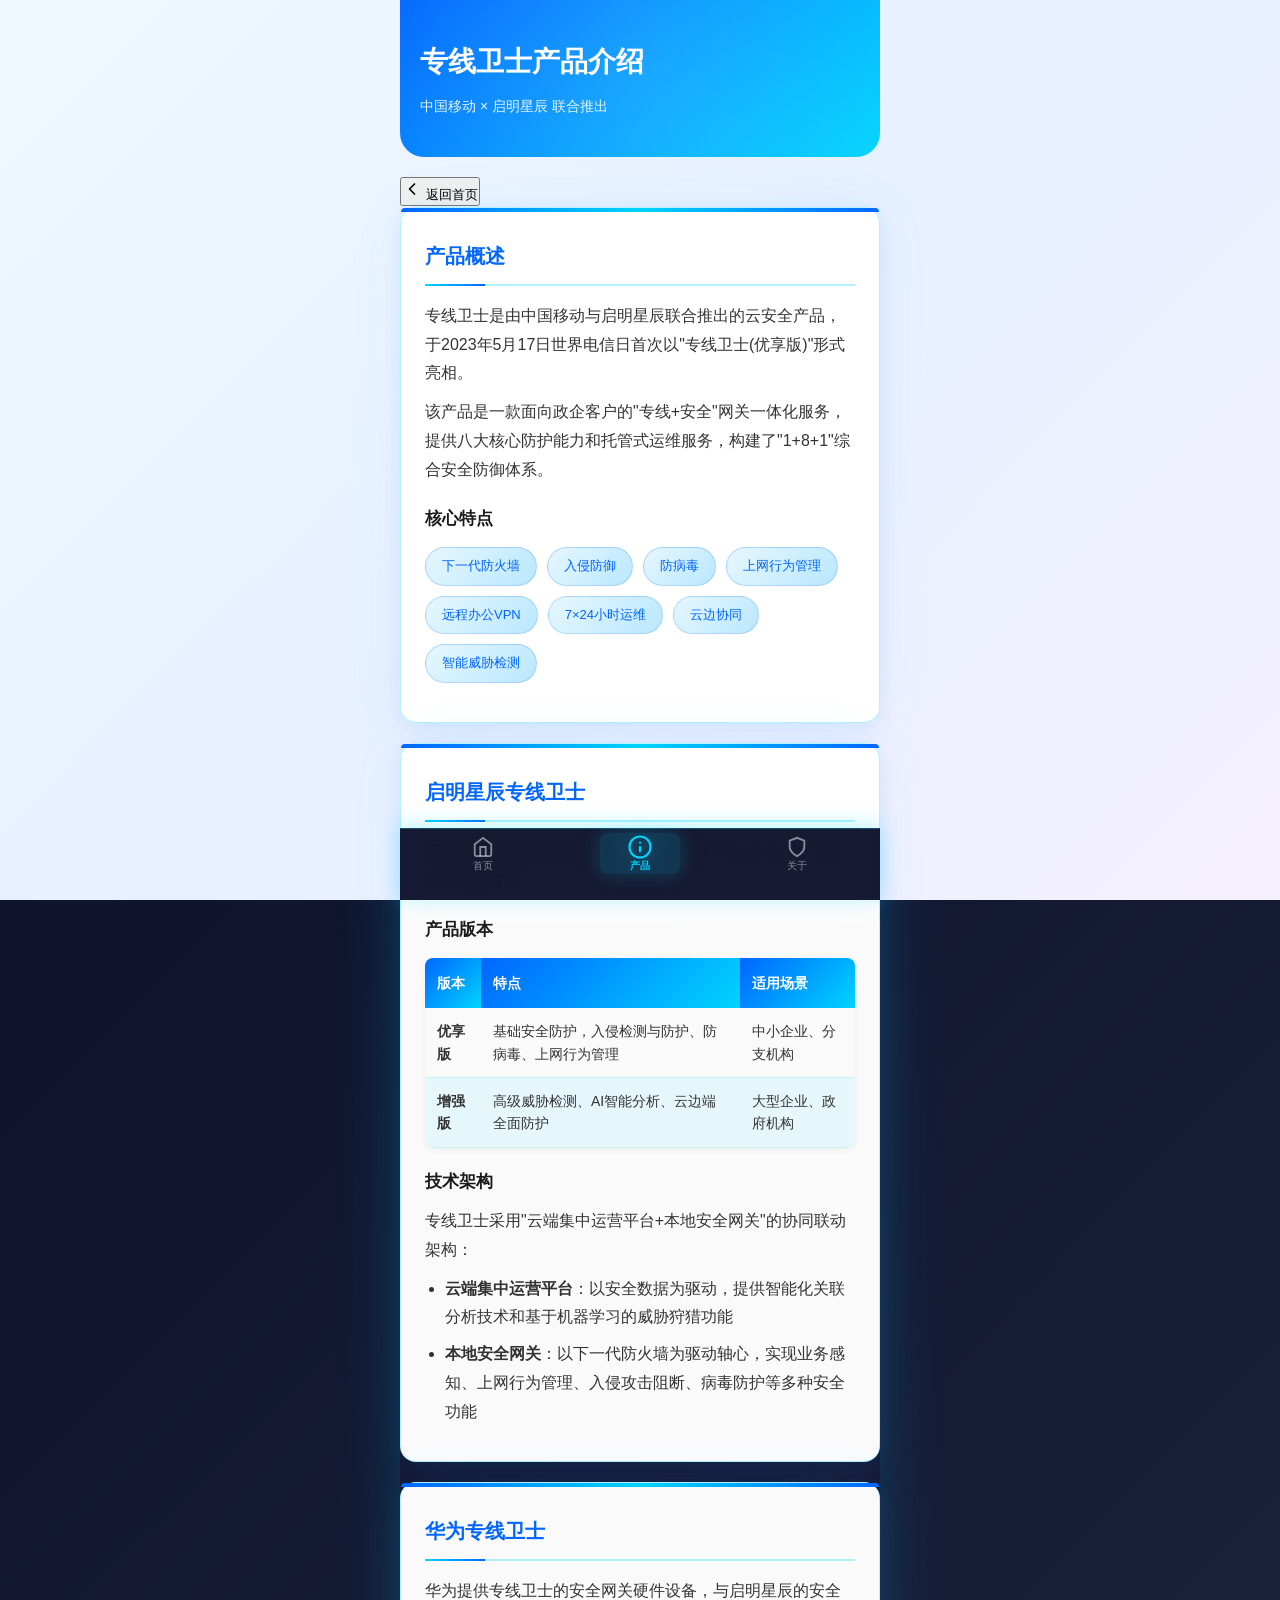
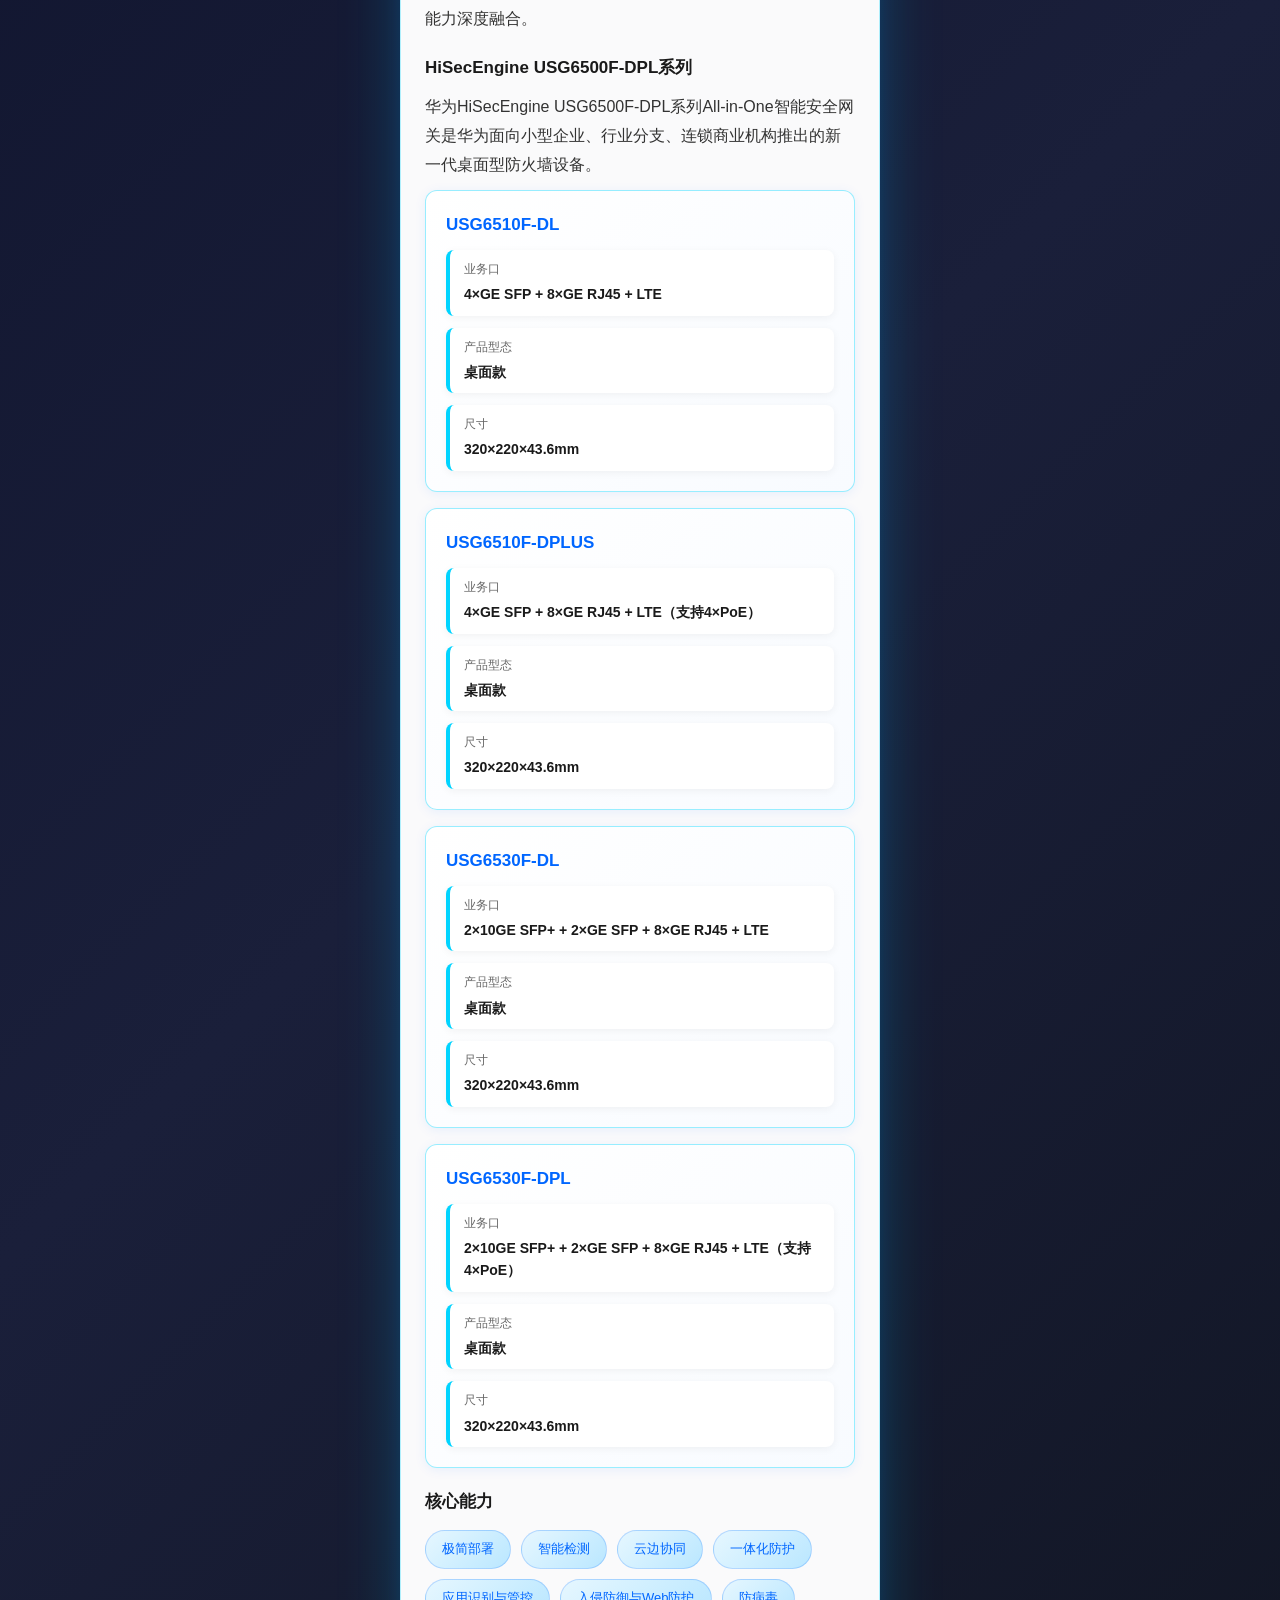
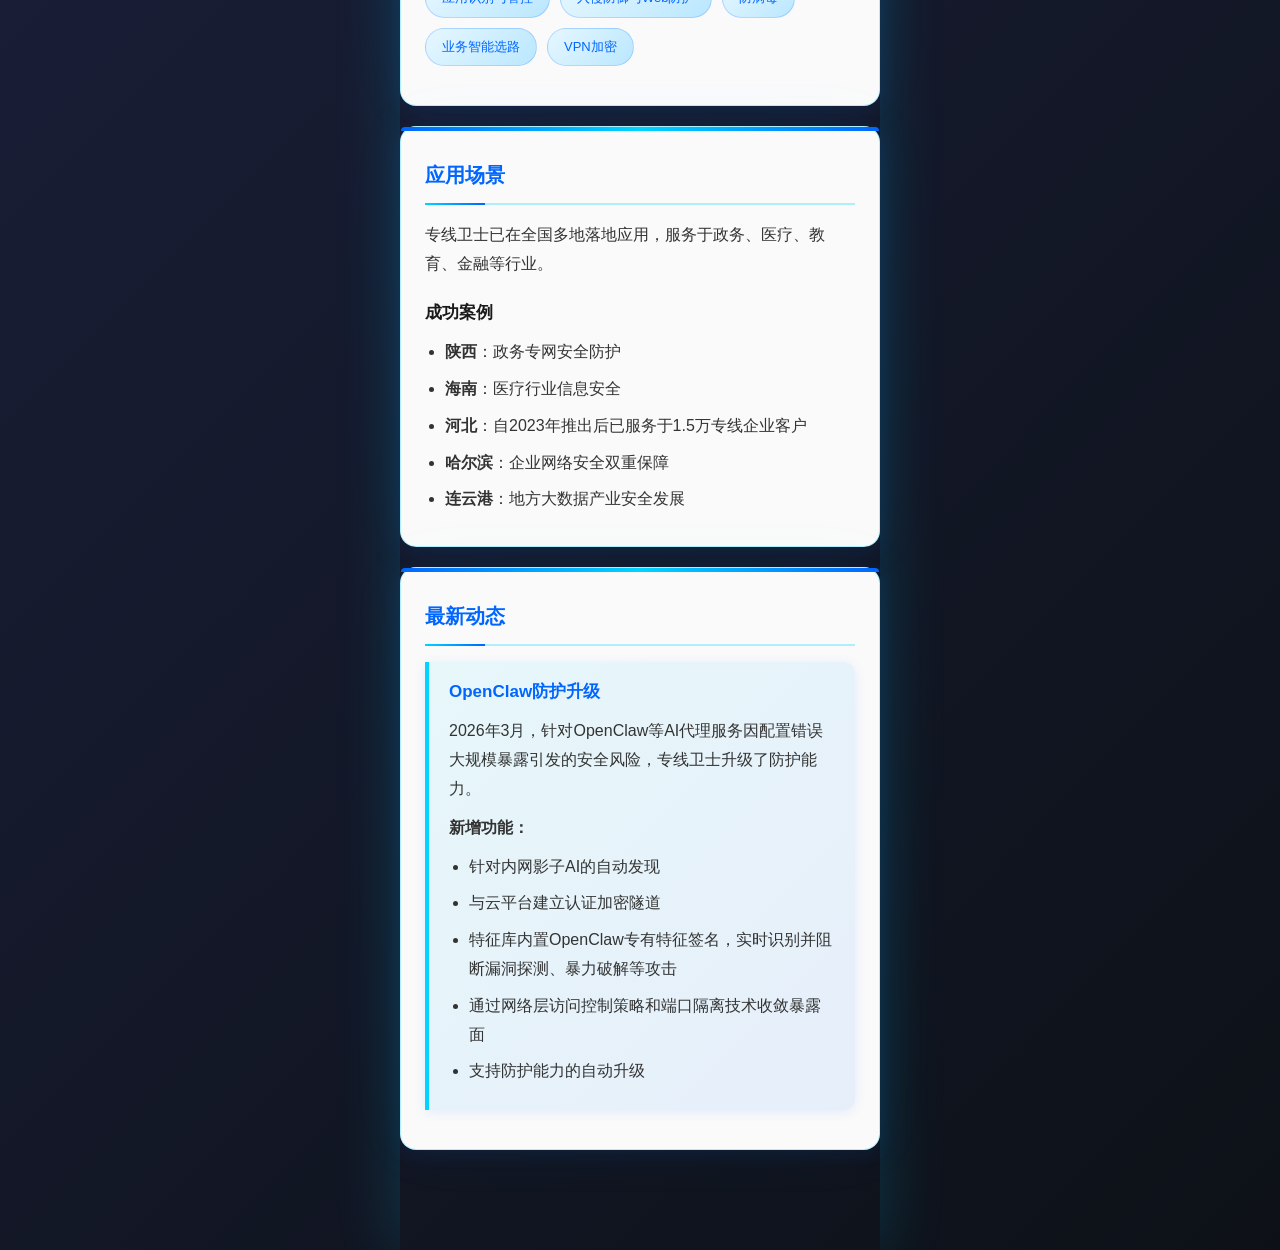
==== commit 66d3bf80: "修复产品介绍页面文字重叠问题 - 增强文字对比度" ====
--- a/product.html
+++ b/product.html
@@ -50,13 +50,27 @@
         }
         
         .product-section {
-            background: rgba(255, 255, 255, 0.95);
-            backdrop-filter: blur(10px);
+            background: rgba(255, 255, 255, 0.98);
+            backdrop-filter: blur(20px);
+            -webkit-backdrop-filter: blur(20px);
             border-radius: 16px;
             padding: 24px;
             margin-bottom: 20px;
-            box-shadow: 0 4px 20px rgba(0, 102, 255, 0.08);
-            border: 1px solid rgba(0, 212, 255, 0.2);
+            box-shadow: 0 4px 20px rgba(0, 102, 255, 0.1), 0 0 60px rgba(0, 212, 255, 0.05);
+            border: 1px solid rgba(0, 212, 255, 0.3);
+            position: relative;
+            z-index: 1;
+        }
+        
+        .product-section::before {
+            content: '';
+            position: absolute;
+            top: 0;
+            left: 0;
+            right: 0;
+            height: 4px;
+            background: linear-gradient(90deg, #0066ff, #00d4ff, #0066ff);
+            border-radius: 16px 16px 0 0;
         }
         
         .product-section h2 {
@@ -66,6 +80,7 @@
             padding-bottom: 12px;
             border-bottom: 2px solid rgba(0, 212, 255, 0.3);
             position: relative;
+            margin-top: 8px;
         }
         
         .product-section h2::after {
@@ -80,8 +95,21 @@
         
         .product-section h3 {
             font-size: 17px;
+            color: #1a1a1a;
+            margin: 20px 0 12px 0;
+            font-weight: 600;
+        }
+        
+        .product-section p {
             color: #333;
-            margin: 20px 0 12px 0;
+            line-height: 1.8;
+            margin: 10px 0;
+        }
+        
+        .product-section ul li {
+            color: #333;
+            line-height: 1.8;
+            margin: 8px 0;
         }
         
         .product-features {
@@ -114,12 +142,13 @@
             font-size: 14px;
             border-radius: 8px;
             overflow: hidden;
+            box-shadow: 0 2px 8px rgba(0, 0, 0, 0.05);
         }
         
         .product-table th {
             background: linear-gradient(135deg, #0066ff 0%, #00d4ff 100%);
             color: white;
-            padding: 12px;
+            padding: 14px 12px;
             text-align: left;
             font-weight: 600;
             border: none;
@@ -128,35 +157,38 @@
         .product-table td {
             padding: 12px;
             border-bottom: 1px solid rgba(0, 212, 255, 0.2);
+            color: #333;
         }
         
         .product-table tr:nth-child(even) {
-            background: rgba(0, 212, 255, 0.05);
+            background: rgba(0, 212, 255, 0.08);
         }
         
         .product-table tr:hover {
-            background: rgba(0, 212, 255, 0.1);
+            background: rgba(0, 212, 255, 0.15);
         }
         
         .model-card {
-            border: 1px solid rgba(0, 212, 255, 0.3);
+            border: 1px solid rgba(0, 212, 255, 0.4);
             border-radius: 12px;
             padding: 20px;
             margin-bottom: 16px;
-            background: linear-gradient(135deg, #fafafa 0%, #f0f8ff 100%);
+            background: linear-gradient(135deg, #ffffff 0%, #f8fbff 100%);
             transition: all 0.3s ease;
+            box-shadow: 0 2px 12px rgba(0, 102, 255, 0.08);
         }
         
         .model-card:hover {
             transform: translateY(-4px);
-            box-shadow: 0 8px 24px rgba(0, 102, 255, 0.15);
-            border-color: rgba(0, 212, 255, 0.5);
+            box-shadow: 0 8px 24px rgba(0, 102, 255, 0.2);
+            border-color: rgba(0, 212, 255, 0.6);
         }
         
         .model-card h4 {
             color: #0066ff;
             margin-bottom: 12px;
             font-size: 17px;
+            font-weight: 600;
         }
         
         .model-specs {
@@ -177,70 +209,54 @@
         .spec-label {
             font-size: 12px;
             color: #666;
+            font-weight: 500;
         }
         
         .spec-value {
             font-size: 14px;
             font-weight: 600;
-            color: #333;
+            color: #1a1a1a;
             margin-top: 4px;
-        }
-        
-        .back-button {
-            display: inline-flex;
-            align-items: center;
-            padding: 12px 24px;
-            background: linear-gradient(135deg, #0066ff 0%, #00d4ff 100%);
-            color: white;
-            border: none;
-            border-radius: 12px;
-            font-size: 15px;
-            cursor: pointer;
-            margin-bottom: 20px;
-            font-weight: 500;
-            box-shadow: 0 4px 12px rgba(0, 102, 255, 0.3);
-            transition: all 0.3s ease;
-        }
-        
-        .back-button:hover {
-            transform: translateY(-2px);
-            box-shadow: 0 6px 20px rgba(0, 102, 255, 0.4);
-        }
-        
-        .product-section ul {
-            padding-left: 20px;
-            margin: 10px 0;
-        }
-        
-        .product-section ul li {
-            margin: 8px 0;
-            line-height: 1.6;
         }
         
         .update-card {
             border-left: 4px solid #00d4ff;
             padding: 16px 20px;
             margin: 15px 0;
-            background: linear-gradient(135deg, rgba(0, 212, 255, 0.05) 0%, rgba(0, 102, 255, 0.05) 100%);
+            background: linear-gradient(135deg, rgba(0, 212, 255, 0.08) 0%, rgba(0, 102, 255, 0.08) 100%);
             border-radius: 0 12px 12px 0;
+            box-shadow: 0 2px 12px rgba(0, 102, 255, 0.1);
         }
         
         .update-card h3 {
             margin-top: 0;
             color: #0066ff;
+            font-weight: 600;
+        }
+        
+        .update-card p {
+            color: #333;
+        }
+        
+        .update-card ul li {
+            color: #333;
         }
     </style>
 </head>
 <body>
-    <!-- 全局背景装饰 -->
-    <div class="bg-decor">
-        <div class="bg-orb bg-orb-1"></div>
-        <div class="bg-orb bg-orb-2"></div>
-        <div class="bg-orb bg-orb-3"></div>
-        <div class="bg-grid"></div>
-    </div>
+    <div id="app">
+        <!-- 页面独立背景（覆盖全局深色背景） -->
+        <div style="position: fixed; top: 0; left: 0; width: 100%; height: 100%; background: linear-gradient(135deg, #f0f8ff 0%, #e6f0ff 50%, #f5f0ff 100%); z-index: -1;"></div>
+        
+        <!-- 全局背景装饰（降低透明度） -->
+        <div class="bg-decor" style="opacity: 0.3; z-index: 0;">
+            <div class="bg-orb bg-orb-1"></div>
+            <div class="bg-orb bg-orb-2"></div>
+            <div class="bg-orb bg-orb-3"></div>
+            <div class="bg-grid"></div>
+        </div>
 
-    <div id="app">
+        <div class="page-container" style="position: relative; z-index: 1;">
         <div class="page-container">
             <div class="product-header">
                 <h1>专线卫士产品介绍</h1>
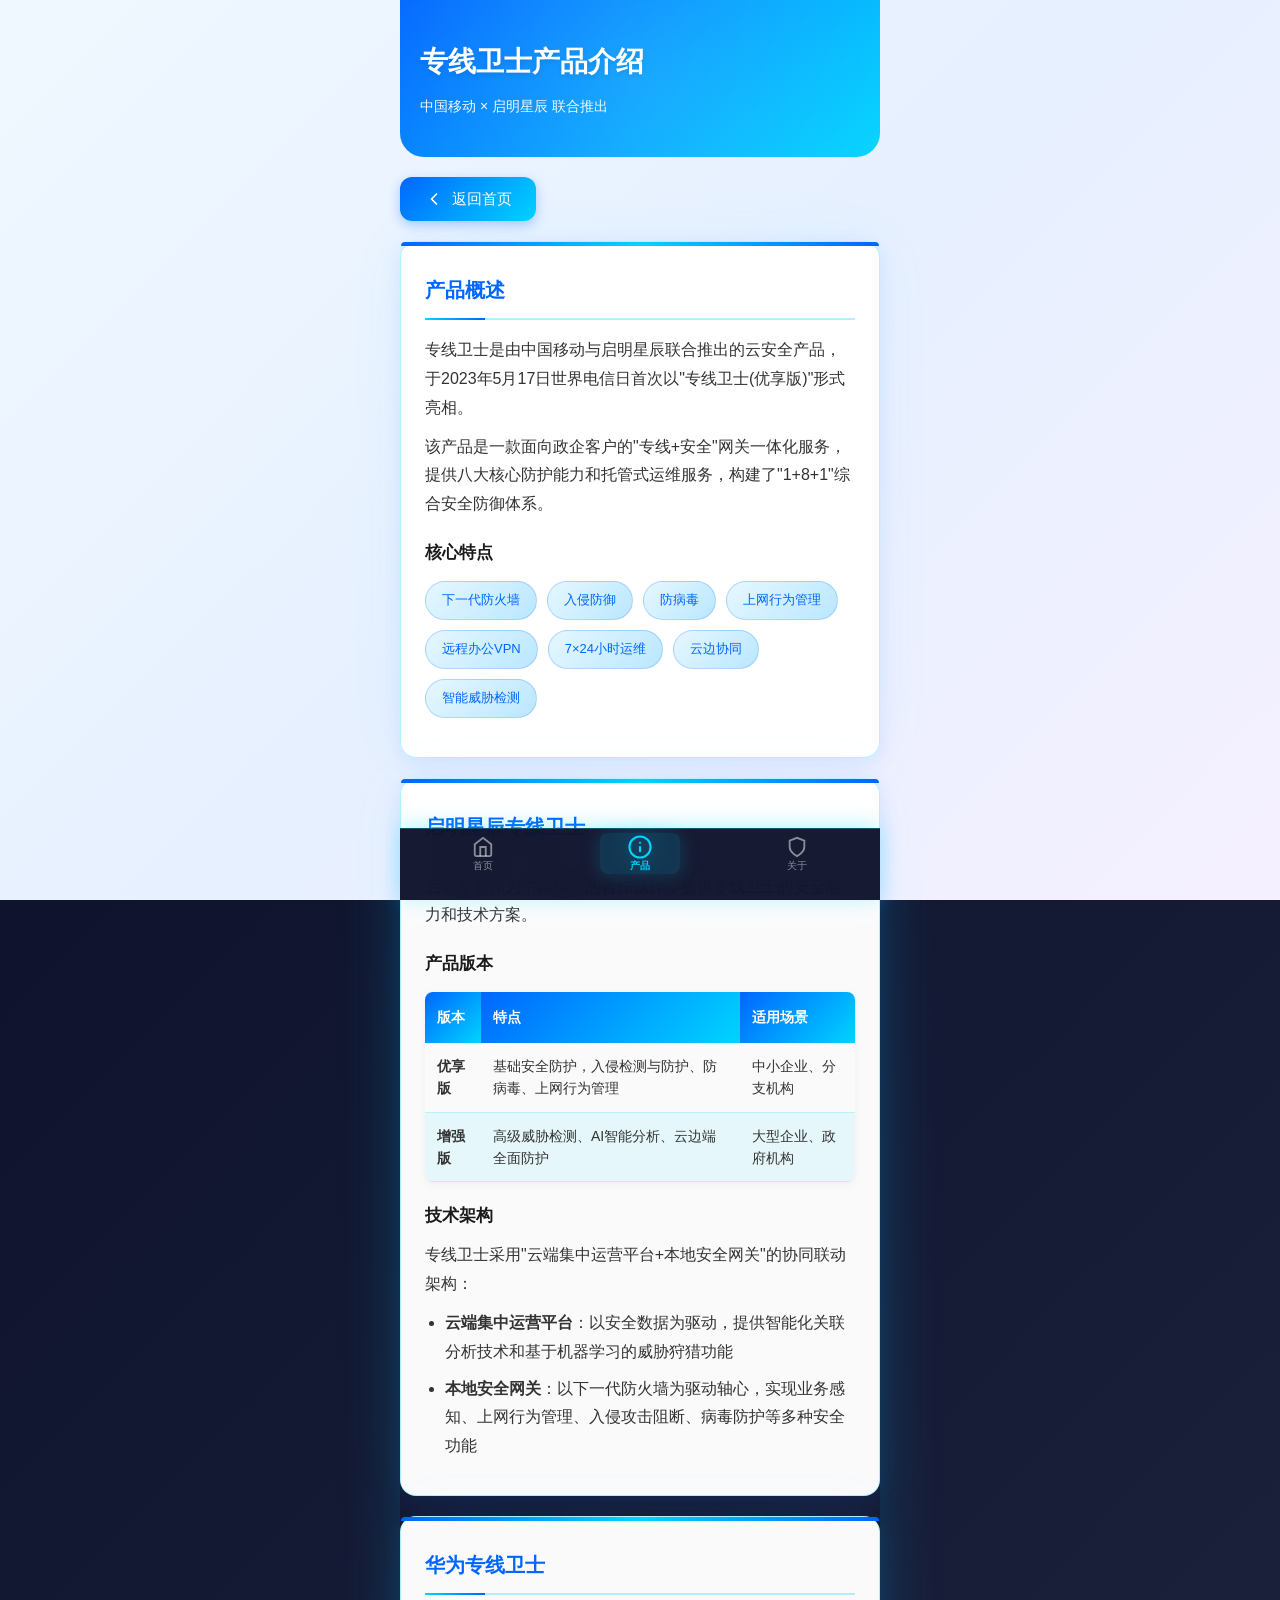
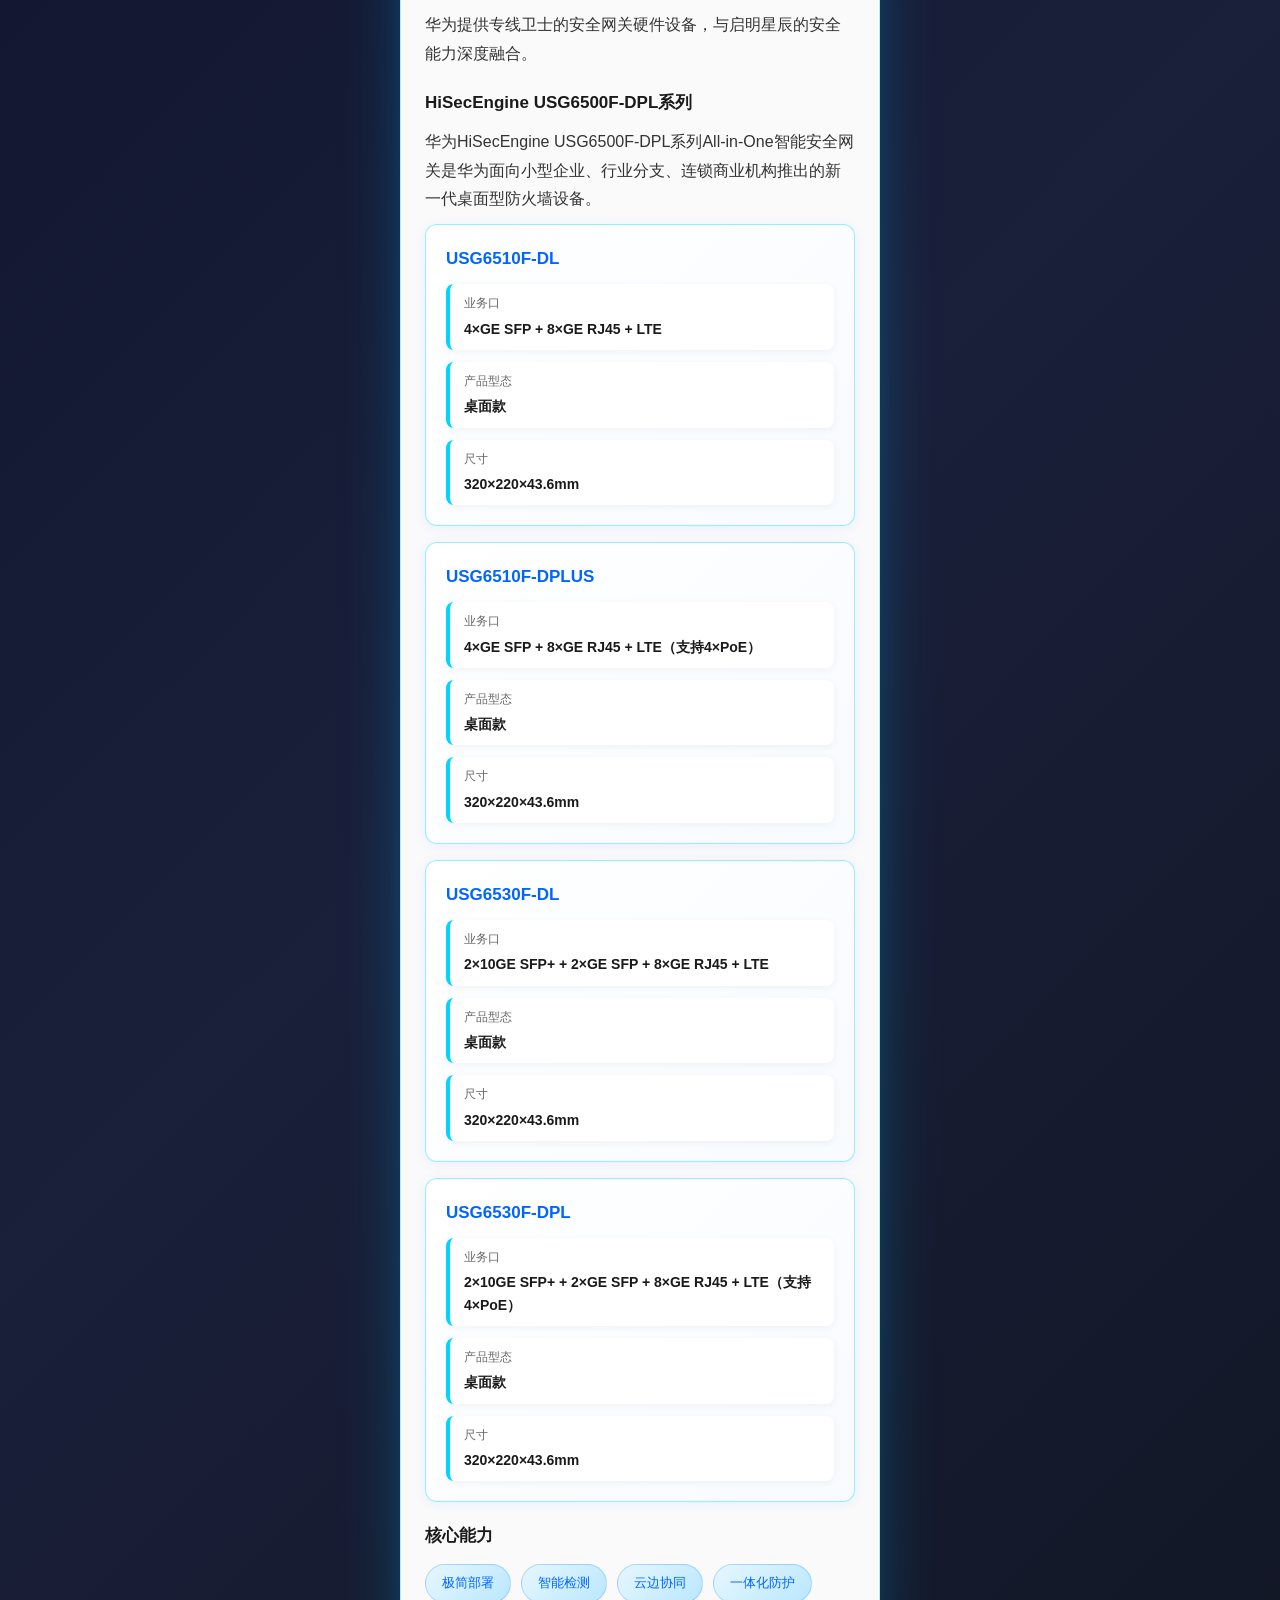
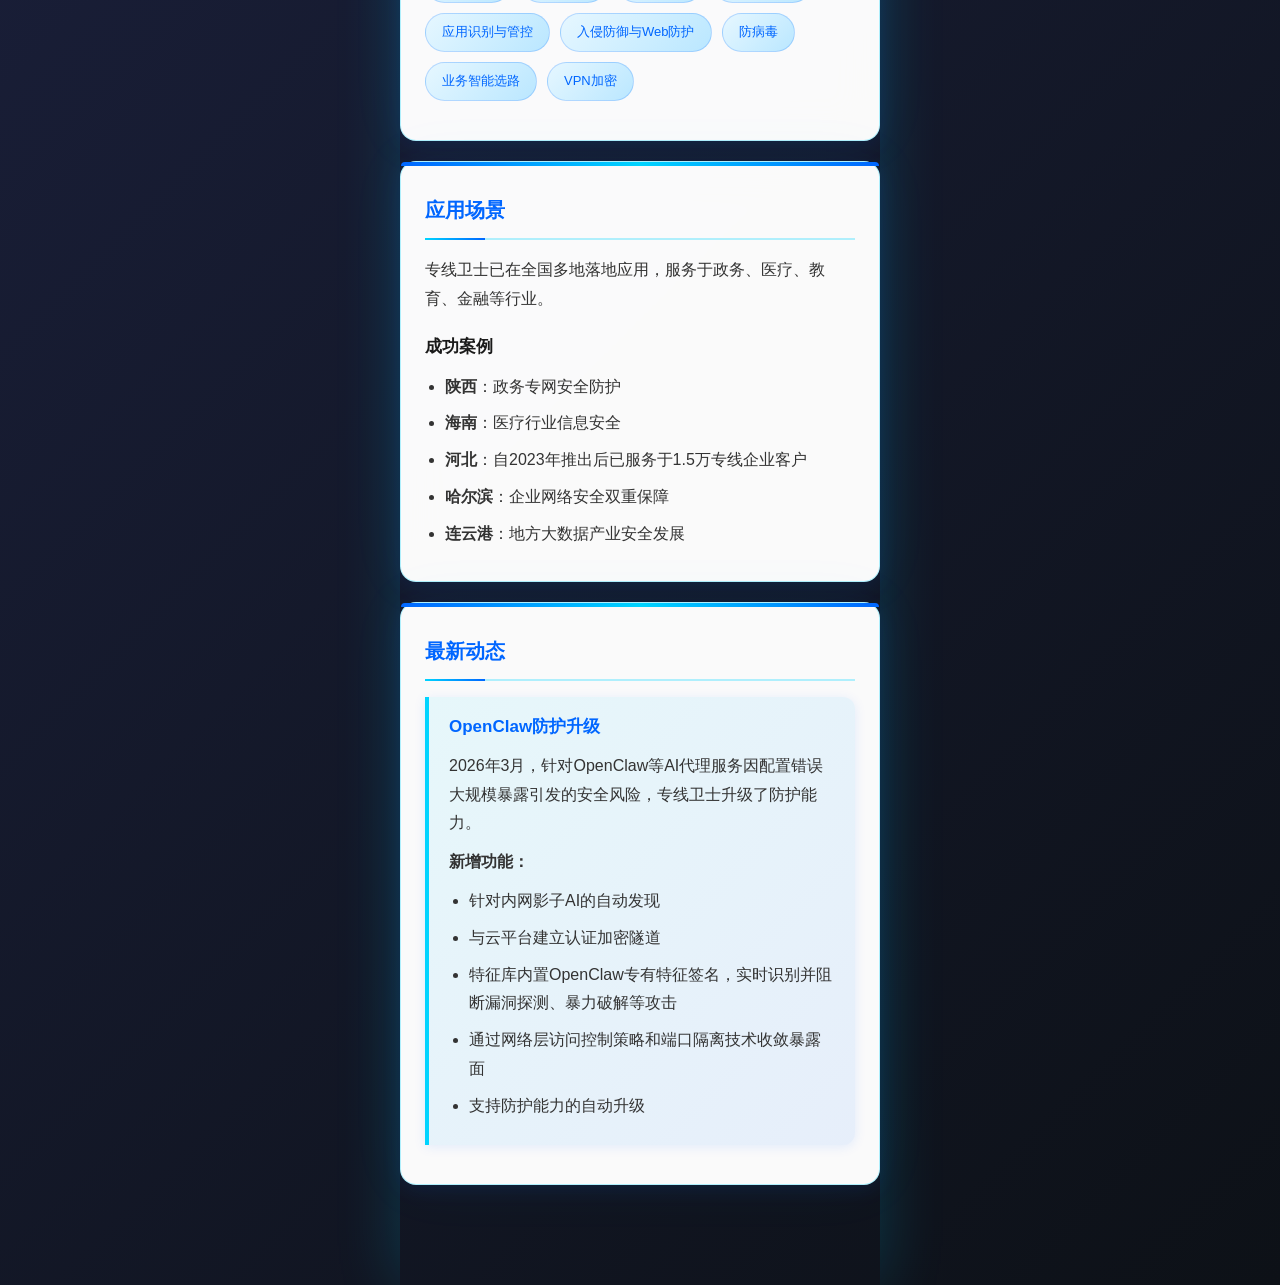
==== commit df4b251f: "优化产品介绍页面UI - 匹配网站整体风格" ====
--- a/product.html
+++ b/product.html
@@ -8,6 +8,36 @@
     <link rel="stylesheet" href="log-analysis-styles.css">
     <link rel="icon" href="data:image/svg+xml,<svg xmlns='http://www.w3.org/2000/svg' viewBox='0 0 100 100'><text y='.9em' font-size='90'>🛡️</text></svg>">
     <style>
+        /* 页面进入动画 */
+        @keyframes fadeInUp {
+            from {
+                opacity: 0;
+                transform: translateY(30px);
+            }
+            to {
+                opacity: 1;
+                transform: translateY(0);
+            }
+        }
+        
+        .page-container > * {
+            animation: fadeInUp 0.6s ease-out;
+        }
+        
+        .product-header {
+            animation: fadeInUp 0.8s ease-out;
+        }
+        
+        .product-section {
+            animation: fadeInUp 0.6s ease-out;
+            animation-fill-mode: both;
+        }
+        
+        .product-section:nth-child(2) { animation-delay: 0.1s; }
+        .product-section:nth-child(3) { animation-delay: 0.2s; }
+        .product-section:nth-child(4) { animation-delay: 0.3s; }
+        .product-section:nth-child(5) { animation-delay: 0.4s; }
+        
         /* 产品页面特定样式 */
         .product-header {
             background: linear-gradient(135deg, #0066ff 0%, #00d4ff 100%);
@@ -40,11 +70,12 @@
             margin-bottom: 10px;
             position: relative;
             z-index: 1;
+            text-shadow: 0 2px 4px rgba(0,0,0,0.1);
         }
         
         .product-header p {
             font-size: 14px;
-            opacity: 0.9;
+            opacity: 0.95;
             position: relative;
             z-index: 1;
         }
@@ -241,6 +272,54 @@
         .update-card ul li {
             color: #333;
         }
+        
+        /* 返回按钮样式优化 */
+        .back-button {
+            display: inline-flex;
+            align-items: center;
+            padding: 12px 24px;
+            background: linear-gradient(135deg, #0066ff 0%, #00d4ff 100%);
+            color: white;
+            border: none;
+            border-radius: 12px;
+            font-size: 15px;
+            cursor: pointer;
+            margin-bottom: 20px;
+            font-weight: 500;
+            box-shadow: 0 4px 12px rgba(0, 102, 255, 0.3);
+            transition: all 0.3s ease;
+            position: relative;
+            overflow: hidden;
+        }
+        
+        .back-button::before {
+            content: '';
+            position: absolute;
+            top: 0;
+            left: -100%;
+            width: 100%;
+            height: 100%;
+            background: linear-gradient(90deg, transparent, rgba(255,255,255,0.2), transparent);
+            transition: left 0.5s ease;
+        }
+        
+        .back-button:hover::before {
+            left: 100%;
+        }
+        
+        .back-button:hover {
+            transform: translateY(-2px);
+            box-shadow: 0 6px 20px rgba(0, 102, 255, 0.4);
+        }
+        
+        .back-button svg {
+            margin-right: 8px;
+            transition: transform 0.3s ease;
+        }
+        
+        .back-button:hover svg {
+            transform: translateX(-3px);
+        }
     </style>
 </head>
 <body>
@@ -257,7 +336,6 @@
         </div>
 
         <div class="page-container" style="position: relative; z-index: 1;">
-        <div class="page-container">
             <div class="product-header">
                 <h1>专线卫士产品介绍</h1>
                 <p>中国移动 × 启明星辰 联合推出</p>
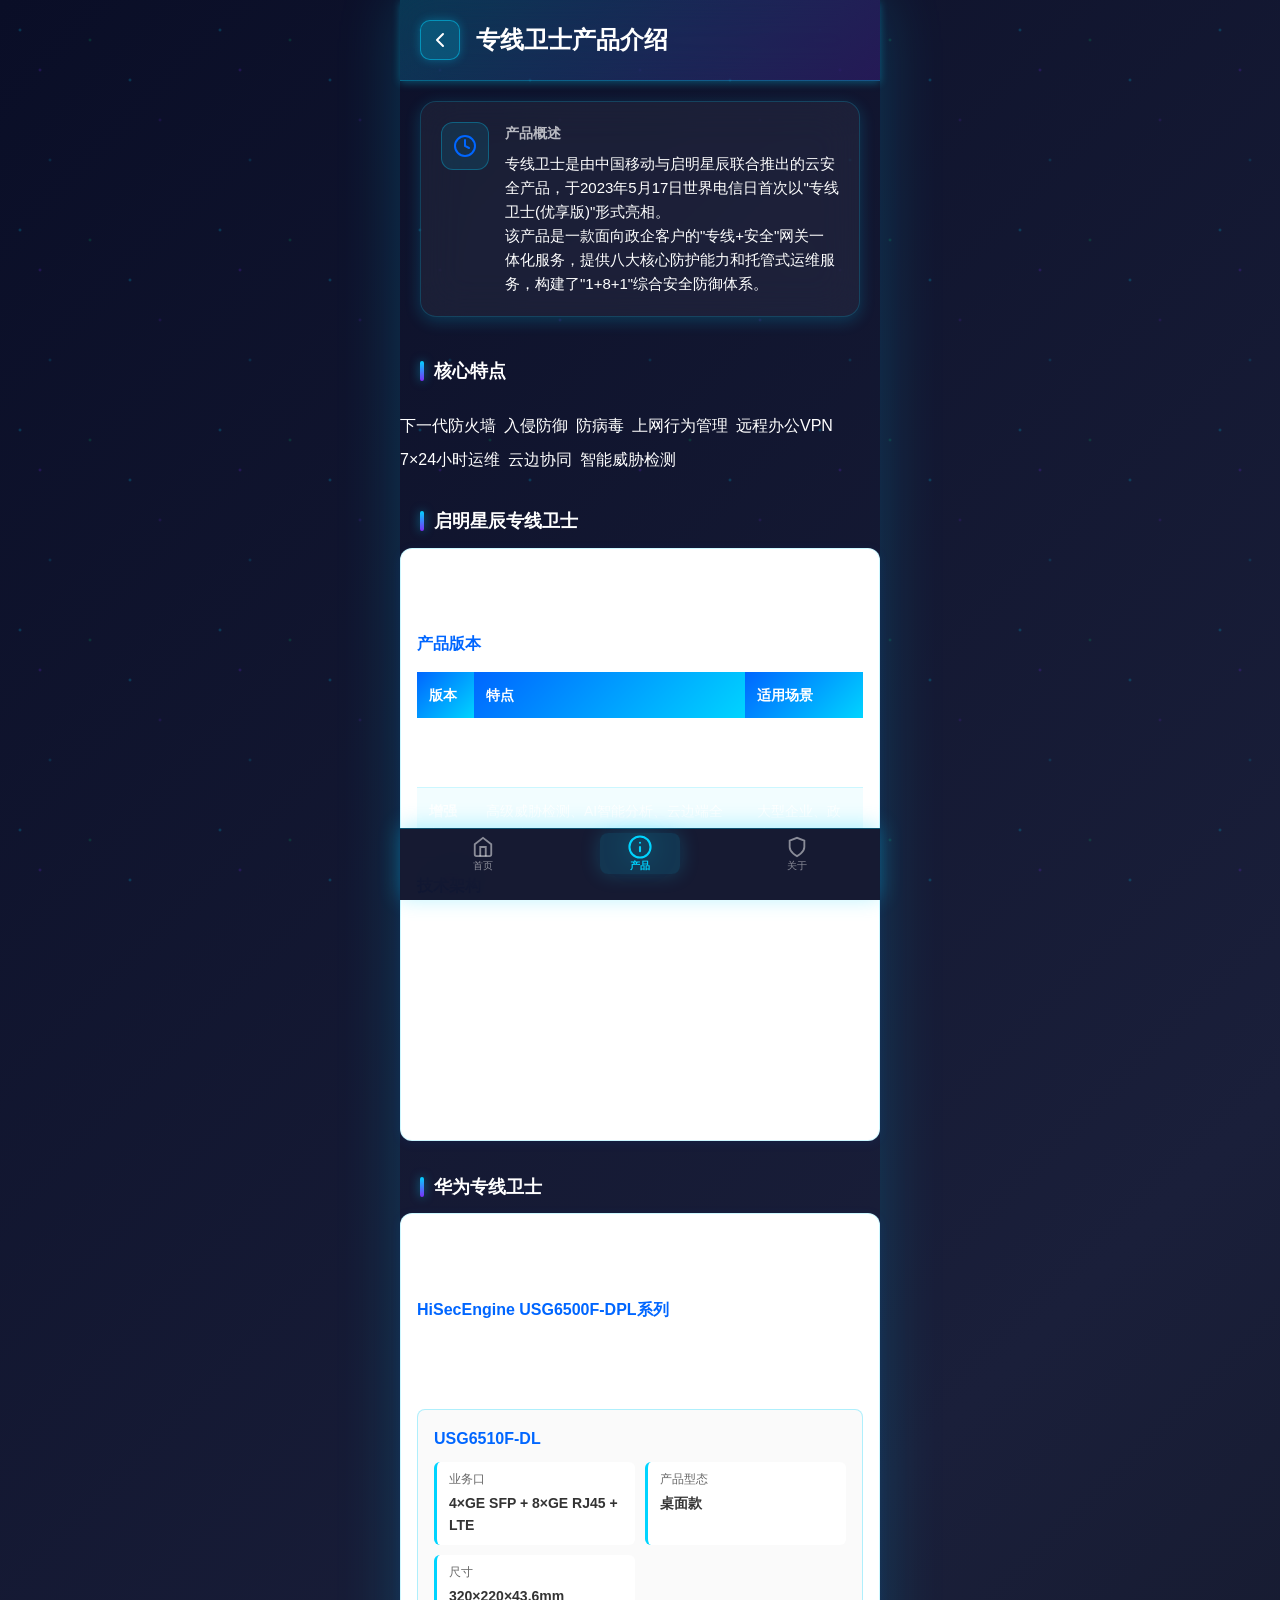
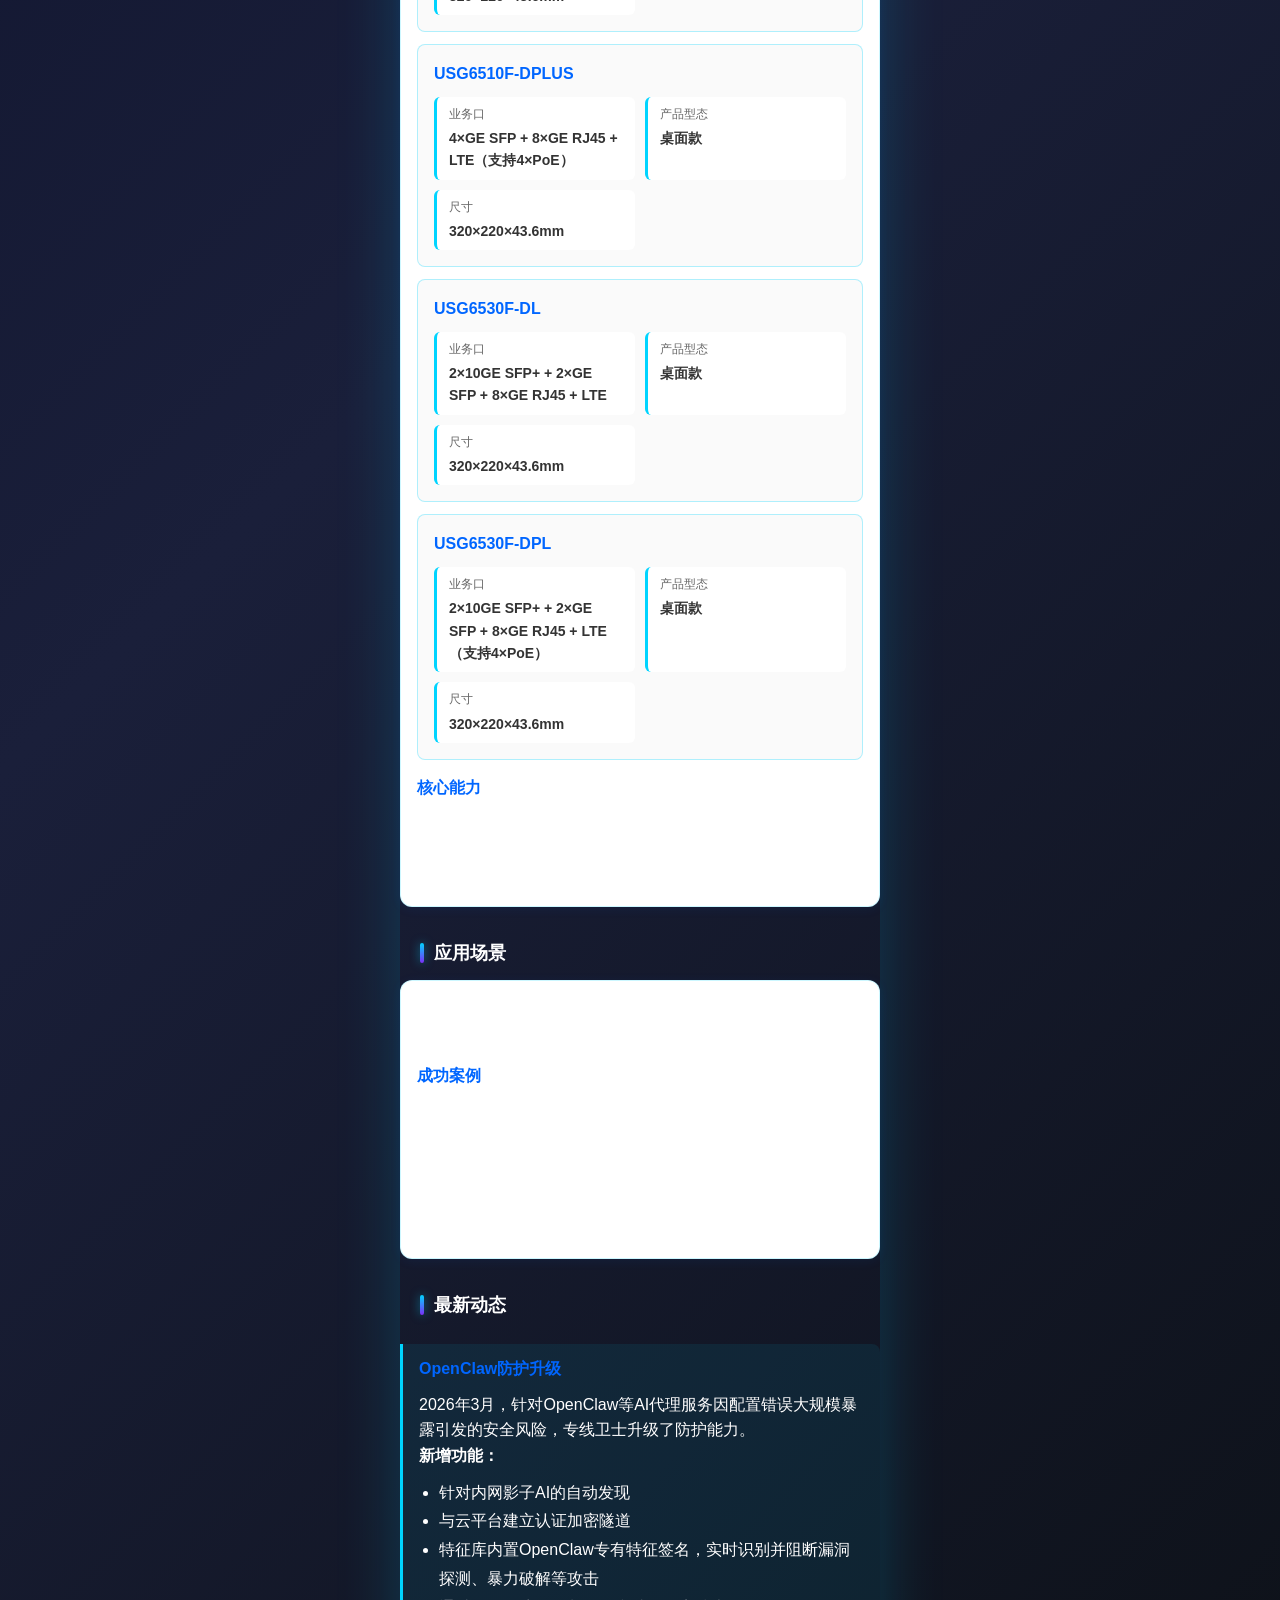
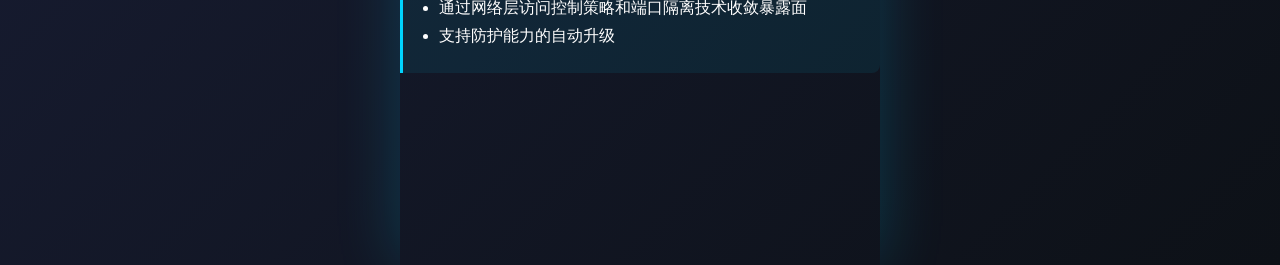
==== commit c31eab6e: "重新设计产品介绍页面 - 匹配网站二级界面风格" ====
--- a/product.html
+++ b/product.html
@@ -2,168 +2,24 @@
 <html lang="zh-CN">
 <head>
     <meta charset="UTF-8">
-    <meta name="viewport" content="width=device-width, initial-scale=1.0, maximum-scale=1.0, user-scalable=no">
+    <meta name="viewport" content="width=device-width, initial-scale=1.0, maximum-scale=1.0, user-scalable=no, viewport-fit=cover">
+    <meta name="apple-mobile-web-app-capable" content="yes">
+    <meta name="apple-mobile-web-app-status-bar-style" content="black-translucent">
+    <meta name="theme-color" content="#ffffff">
+    <meta name="apple-mobile-web-app-title" content="专线卫士">
     <title>专线卫士 - 产品介绍</title>
     <link rel="stylesheet" href="styles-tech.css">
     <link rel="stylesheet" href="log-analysis-styles.css">
     <link rel="icon" href="data:image/svg+xml,<svg xmlns='http://www.w3.org/2000/svg' viewBox='0 0 100 100'><text y='.9em' font-size='90'>🛡️</text></svg>">
     <style>
-        /* 页面进入动画 */
-        @keyframes fadeInUp {
-            from {
-                opacity: 0;
-                transform: translateY(30px);
-            }
-            to {
-                opacity: 1;
-                transform: translateY(0);
-            }
-        }
-        
-        .page-container > * {
-            animation: fadeInUp 0.6s ease-out;
-        }
-        
-        .product-header {
-            animation: fadeInUp 0.8s ease-out;
-        }
-        
-        .product-section {
-            animation: fadeInUp 0.6s ease-out;
-            animation-fill-mode: both;
-        }
-        
-        .product-section:nth-child(2) { animation-delay: 0.1s; }
-        .product-section:nth-child(3) { animation-delay: 0.2s; }
-        .product-section:nth-child(4) { animation-delay: 0.3s; }
-        .product-section:nth-child(5) { animation-delay: 0.4s; }
-        
-        /* 产品页面特定样式 */
-        .product-header {
-            background: linear-gradient(135deg, #0066ff 0%, #00d4ff 100%);
-            color: white;
-            padding: 40px 20px;
-            border-radius: 0 0 24px 24px;
-            margin-bottom: 20px;
-            position: relative;
-            overflow: hidden;
-        }
-        
-        .product-header::before {
-            content: '';
-            position: absolute;
-            top: -50%;
-            right: -50%;
-            width: 200%;
-            height: 200%;
-            background: radial-gradient(circle, rgba(255,255,255,0.1) 0%, transparent 70%);
-            animation: headerGlow 8s ease-in-out infinite;
-        }
-        
-        @keyframes headerGlow {
-            0%, 100% { transform: translate(0, 0); }
-            50% { transform: translate(-20px, -20px); }
-        }
-        
-        .product-header h1 {
-            font-size: 28px;
-            margin-bottom: 10px;
-            position: relative;
-            z-index: 1;
-            text-shadow: 0 2px 4px rgba(0,0,0,0.1);
-        }
-        
-        .product-header p {
-            font-size: 14px;
-            opacity: 0.95;
-            position: relative;
-            z-index: 1;
-        }
-        
-        .product-section {
-            background: rgba(255, 255, 255, 0.98);
-            backdrop-filter: blur(20px);
-            -webkit-backdrop-filter: blur(20px);
-            border-radius: 16px;
-            padding: 24px;
-            margin-bottom: 20px;
-            box-shadow: 0 4px 20px rgba(0, 102, 255, 0.1), 0 0 60px rgba(0, 212, 255, 0.05);
-            border: 1px solid rgba(0, 212, 255, 0.3);
-            position: relative;
-            z-index: 1;
-        }
-        
-        .product-section::before {
-            content: '';
-            position: absolute;
-            top: 0;
-            left: 0;
-            right: 0;
-            height: 4px;
-            background: linear-gradient(90deg, #0066ff, #00d4ff, #0066ff);
-            border-radius: 16px 16px 0 0;
-        }
-        
-        .product-section h2 {
-            font-size: 20px;
-            color: #0066ff;
-            margin-bottom: 16px;
-            padding-bottom: 12px;
-            border-bottom: 2px solid rgba(0, 212, 255, 0.3);
-            position: relative;
-            margin-top: 8px;
-        }
-        
-        .product-section h2::after {
-            content: '';
-            position: absolute;
-            bottom: -2px;
-            left: 0;
-            width: 60px;
-            height: 2px;
-            background: linear-gradient(90deg, #00d4ff, #0066ff);
-        }
-        
-        .product-section h3 {
-            font-size: 17px;
-            color: #1a1a1a;
-            margin: 20px 0 12px 0;
-            font-weight: 600;
-        }
-        
-        .product-section p {
-            color: #333;
-            line-height: 1.8;
-            margin: 10px 0;
-        }
-        
-        .product-section ul li {
-            color: #333;
-            line-height: 1.8;
-            margin: 8px 0;
-        }
-        
-        .product-features {
-            display: flex;
-            flex-wrap: wrap;
-            gap: 10px;
-            margin: 15px 0;
-        }
-        
-        .feature-tag {
-            background: linear-gradient(135deg, #e6f7ff 0%, #bae7ff 100%);
-            color: #0066ff;
-            padding: 8px 16px;
-            border-radius: 20px;
-            font-size: 13px;
-            font-weight: 500;
-            border: 1px solid rgba(0, 102, 255, 0.2);
-            transition: all 0.3s ease;
-        }
-        
-        .feature-tag:hover {
-            transform: translateY(-2px);
-            box-shadow: 0 4px 12px rgba(0, 102, 255, 0.2);
+        /* 产品页面特定样式补充 */
+        .product-info-card {
+            background: white;
+            border-radius: 12px;
+            padding: 16px;
+            margin-bottom: 12px;
+            box-shadow: 0 2px 12px rgba(0, 102, 255, 0.08);
+            border: 1px solid rgba(0, 212, 255, 0.2);
         }
         
         .product-table {
@@ -171,355 +27,291 @@
             border-collapse: collapse;
             margin: 15px 0;
             font-size: 14px;
-            border-radius: 8px;
-            overflow: hidden;
-            box-shadow: 0 2px 8px rgba(0, 0, 0, 0.05);
         }
         
         .product-table th {
             background: linear-gradient(135deg, #0066ff 0%, #00d4ff 100%);
             color: white;
-            padding: 14px 12px;
+            padding: 12px;
             text-align: left;
             font-weight: 600;
-            border: none;
         }
         
         .product-table td {
             padding: 12px;
             border-bottom: 1px solid rgba(0, 212, 255, 0.2);
-            color: #333;
         }
         
         .product-table tr:nth-child(even) {
-            background: rgba(0, 212, 255, 0.08);
-        }
-        
-        .product-table tr:hover {
-            background: rgba(0, 212, 255, 0.15);
+            background: rgba(0, 212, 255, 0.05);
         }
         
         .model-card {
-            border: 1px solid rgba(0, 212, 255, 0.4);
-            border-radius: 12px;
-            padding: 20px;
-            margin-bottom: 16px;
-            background: linear-gradient(135deg, #ffffff 0%, #f8fbff 100%);
-            transition: all 0.3s ease;
-            box-shadow: 0 2px 12px rgba(0, 102, 255, 0.08);
-        }
-        
-        .model-card:hover {
-            transform: translateY(-4px);
-            box-shadow: 0 8px 24px rgba(0, 102, 255, 0.2);
-            border-color: rgba(0, 212, 255, 0.6);
+            background: #fafafa;
+            border: 1px solid rgba(0, 212, 255, 0.3);
+            border-radius: 8px;
+            padding: 16px;
+            margin-bottom: 12px;
         }
         
         .model-card h4 {
             color: #0066ff;
-            margin-bottom: 12px;
-            font-size: 17px;
-            font-weight: 600;
+            margin-bottom: 10px;
+            font-size: 16px;
         }
         
         .model-specs {
             display: grid;
             grid-template-columns: repeat(auto-fill, minmax(200px, 1fr));
-            gap: 12px;
-            margin-top: 12px;
+            gap: 10px;
+            margin-top: 10px;
         }
         
         .spec-item {
             background: white;
-            padding: 10px 14px;
-            border-radius: 8px;
-            border-left: 4px solid #00d4ff;
-            box-shadow: 0 2px 8px rgba(0, 0, 0, 0.05);
+            padding: 8px 12px;
+            border-radius: 6px;
+            border-left: 3px solid #00d4ff;
         }
         
         .spec-label {
             font-size: 12px;
             color: #666;
-            font-weight: 500;
         }
         
         .spec-value {
             font-size: 14px;
             font-weight: 600;
-            color: #1a1a1a;
-            margin-top: 4px;
-        }
-        
-        .update-card {
-            border-left: 4px solid #00d4ff;
-            padding: 16px 20px;
-            margin: 15px 0;
-            background: linear-gradient(135deg, rgba(0, 212, 255, 0.08) 0%, rgba(0, 102, 255, 0.08) 100%);
-            border-radius: 0 12px 12px 0;
-            box-shadow: 0 2px 12px rgba(0, 102, 255, 0.1);
-        }
-        
-        .update-card h3 {
-            margin-top: 0;
-            color: #0066ff;
-            font-weight: 600;
-        }
-        
-        .update-card p {
             color: #333;
-        }
-        
-        .update-card ul li {
-            color: #333;
-        }
-        
-        /* 返回按钮样式优化 */
-        .back-button {
-            display: inline-flex;
-            align-items: center;
-            padding: 12px 24px;
-            background: linear-gradient(135deg, #0066ff 0%, #00d4ff 100%);
-            color: white;
-            border: none;
-            border-radius: 12px;
-            font-size: 15px;
-            cursor: pointer;
-            margin-bottom: 20px;
-            font-weight: 500;
-            box-shadow: 0 4px 12px rgba(0, 102, 255, 0.3);
-            transition: all 0.3s ease;
-            position: relative;
-            overflow: hidden;
-        }
-        
-        .back-button::before {
-            content: '';
-            position: absolute;
-            top: 0;
-            left: -100%;
-            width: 100%;
-            height: 100%;
-            background: linear-gradient(90deg, transparent, rgba(255,255,255,0.2), transparent);
-            transition: left 0.5s ease;
-        }
-        
-        .back-button:hover::before {
-            left: 100%;
-        }
-        
-        .back-button:hover {
-            transform: translateY(-2px);
-            box-shadow: 0 6px 20px rgba(0, 102, 255, 0.4);
-        }
-        
-        .back-button svg {
-            margin-right: 8px;
-            transition: transform 0.3s ease;
-        }
-        
-        .back-button:hover svg {
-            transform: translateX(-3px);
+            margin-top: 3px;
+        }
+        
+        .update-info {
+            background: rgba(0, 212, 255, 0.08);
+            border-left: 3px solid #00d4ff;
+            padding: 12px 16px;
+            margin: 12px 0;
+            border-radius: 0 8px 8px 0;
         }
     </style>
 </head>
 <body>
+    <!-- 全局背景装饰 -->
+    <div class="bg-decor">
+        <div class="bg-orb bg-orb-1"></div>
+        <div class="bg-orb bg-orb-2"></div>
+        <div class="bg-orb bg-orb-3"></div>
+        <div class="bg-grid"></div>
+    </div>
+
     <div id="app">
-        <!-- 页面独立背景（覆盖全局深色背景） -->
-        <div style="position: fixed; top: 0; left: 0; width: 100%; height: 100%; background: linear-gradient(135deg, #f0f8ff 0%, #e6f0ff 50%, #f5f0ff 100%); z-index: -1;"></div>
-        
-        <!-- 全局背景装饰（降低透明度） -->
-        <div class="bg-decor" style="opacity: 0.3; z-index: 0;">
-            <div class="bg-orb bg-orb-1"></div>
-            <div class="bg-orb bg-orb-2"></div>
-            <div class="bg-orb bg-orb-3"></div>
-            <div class="bg-grid"></div>
-        </div>
-
-        <div class="page-container" style="position: relative; z-index: 1;">
-            <div class="product-header">
-                <h1>专线卫士产品介绍</h1>
-                <p>中国移动 × 启明星辰 联合推出</p>
-            </div>
-            
-            <button class="back-button" onclick="goBack()">
-                <svg viewBox="0 0 24 24" width="20" height="20">
-                    <path d="M15 18l-6-6 6-6" fill="none" stroke="currentColor" stroke-width="2" stroke-linecap="round" stroke-linejoin="round"/>
-                </svg>
-                返回首页
-            </button>
-            
-            <!-- 产品概述 -->
-            <div class="product-section">
-                <h2>产品概述</h2>
-                <p>专线卫士是由中国移动与启明星辰联合推出的云安全产品，于2023年5月17日世界电信日首次以"专线卫士(优享版)"形式亮相。</p>
-                <p>该产品是一款面向政企客户的"专线+安全"网关一体化服务，提供八大核心防护能力和托管式运维服务，构建了"1+8+1"综合安全防御体系。</p>
-                
-                <h3>核心特点</h3>
-                <div class="product-features">
-                    <div class="feature-tag">下一代防火墙</div>
-                    <div class="feature-tag">入侵防御</div>
-                    <div class="feature-tag">防病毒</div>
-                    <div class="feature-tag">上网行为管理</div>
-                    <div class="feature-tag">远程办公VPN</div>
-                    <div class="feature-tag">7×24小时运维</div>
-                    <div class="feature-tag">云边协同</div>
-                    <div class="feature-tag">智能威胁检测</div>
-                </div>
-            </div>
-            
-            <!-- 启明星辰专线卫士 -->
-            <div class="product-section">
-                <h2>启明星辰专线卫士</h2>
-                <p>启明星辰作为中国移动的合作伙伴，提供专线卫士的安全能力和技术方案。</p>
-                
-                <h3>产品版本</h3>
-                <table class="product-table">
-                    <thead>
-                        <tr>
-                            <th>版本</th>
-                            <th>特点</th>
-                            <th>适用场景</th>
-                        </tr>
-                    </thead>
-                    <tbody>
-                        <tr>
-                            <td><strong>优享版</strong></td>
-                            <td>基础安全防护，入侵检测与防护、防病毒、上网行为管理</td>
-                            <td>中小企业、分支机构</td>
-                        </tr>
-                        <tr>
-                            <td><strong>增强版</strong></td>
-                            <td>高级威胁检测、AI智能分析、云边端全面防护</td>
-                            <td>大型企业、政府机构</td>
-                        </tr>
-                    </tbody>
-                </table>
-                
-                <h3>技术架构</h3>
-                <p>专线卫士采用"云端集中运营平台+本地安全网关"的协同联动架构：</p>
-                <ul style="padding-left: 20px; margin: 10px 0;">
-                    <li><strong>云端集中运营平台</strong>：以安全数据为驱动，提供智能化关联分析技术和基于机器学习的威胁狩猎功能</li>
-                    <li><strong>本地安全网关</strong>：以下一代防火墙为驱动轴心，实现业务感知、上网行为管理、入侵攻击阻断、病毒防护等多种安全功能</li>
-                </ul>
-            </div>
-            
-            <!-- 华为专线卫士 -->
-            <div class="product-section">
-                <h2>华为专线卫士</h2>
-                <p>华为提供专线卫士的安全网关硬件设备，与启明星辰的安全能力深度融合。</p>
-                
-                <h3>HiSecEngine USG6500F-DPL系列</h3>
-                <p>华为HiSecEngine USG6500F-DPL系列All-in-One智能安全网关是华为面向小型企业、行业分支、连锁商业机构推出的新一代桌面型防火墙设备。</p>
-                
-                <div class="model-card">
-                    <h4>USG6510F-DL</h4>
-                    <div class="model-specs">
-                        <div class="spec-item">
-                            <div class="spec-label">业务口</div>
-                            <div class="spec-value">4×GE SFP + 8×GE RJ45 + LTE</div>
-                        </div>
-                        <div class="spec-item">
-                            <div class="spec-label">产品型态</div>
-                            <div class="spec-value">桌面款</div>
-                        </div>
-                        <div class="spec-item">
-                            <div class="spec-label">尺寸</div>
-                            <div class="spec-value">320×220×43.6mm</div>
-                        </div>
-                    </div>
-                </div>
-                
-                <div class="model-card">
-                    <h4>USG6510F-DPLUS</h4>
-                    <div class="model-specs">
-                        <div class="spec-item">
-                            <div class="spec-label">业务口</div>
-                            <div class="spec-value">4×GE SFP + 8×GE RJ45 + LTE（支持4×PoE）</div>
-                        </div>
-                        <div class="spec-item">
-                            <div class="spec-label">产品型态</div>
-                            <div class="spec-value">桌面款</div>
-                        </div>
-                        <div class="spec-item">
-                            <div class="spec-label">尺寸</div>
-                            <div class="spec-value">320×220×43.6mm</div>
-                        </div>
-                    </div>
-                </div>
-                
-                <div class="model-card">
-                    <h4>USG6530F-DL</h4>
-                    <div class="model-specs">
-                        <div class="spec-item">
-                            <div class="spec-label">业务口</div>
-                            <div class="spec-value">2×10GE SFP+ + 2×GE SFP + 8×GE RJ45 + LTE</div>
-                        </div>
-                        <div class="spec-item">
-                            <div class="spec-label">产品型态</div>
-                            <div class="spec-value">桌面款</div>
-                        </div>
-                        <div class="spec-item">
-                            <div class="spec-label">尺寸</div>
-                            <div class="spec-value">320×220×43.6mm</div>
-                        </div>
-                    </div>
-                </div>
-                
-                <div class="model-card">
-                    <h4>USG6530F-DPL</h4>
-                    <div class="model-specs">
-                        <div class="spec-item">
-                            <div class="spec-label">业务口</div>
-                            <div class="spec-value">2×10GE SFP+ + 2×GE SFP + 8×GE RJ45 + LTE（支持4×PoE）</div>
-                        </div>
-                        <div class="spec-item">
-                            <div class="spec-label">产品型态</div>
-                            <div class="spec-value">桌面款</div>
-                        </div>
-                        <div class="spec-item">
-                            <div class="spec-label">尺寸</div>
-                            <div class="spec-value">320×220×43.6mm</div>
-                        </div>
-                    </div>
-                </div>
-                
-                <h3>核心能力</h3>
-                <div class="product-features">
-                    <div class="feature-tag">极简部署</div>
-                    <div class="feature-tag">智能检测</div>
-                    <div class="feature-tag">云边协同</div>
-                    <div class="feature-tag">一体化防护</div>
-                    <div class="feature-tag">应用识别与管控</div>
-                    <div class="feature-tag">入侵防御与Web防护</div>
-                    <div class="feature-tag">防病毒</div>
-                    <div class="feature-tag">业务智能选路</div>
-                    <div class="feature-tag">VPN加密</div>
-                </div>
-            </div>
-            
-            <!-- 应用场景 -->
-            <div class="product-section">
-                <h2>应用场景</h2>
-                <p>专线卫士已在全国多地落地应用，服务于政务、医疗、教育、金融等行业。</p>
-                
-                <h3>成功案例</h3>
-                <ul style="padding-left: 20px;">
-                    <li><strong>陕西</strong>：政务专网安全防护</li>
-                    <li><strong>海南</strong>：医疗行业信息安全</li>
-                    <li><strong>河北</strong>：自2023年推出后已服务于1.5万专线企业客户</li>
-                    <li><strong>哈尔滨</strong>：企业网络安全双重保障</li>
-                    <li><strong>连云港</strong>：地方大数据产业安全发展</li>
-                </ul>
-            </div>
-            
-            <!-- 最新动态 -->
-            <div class="product-section">
-                <h2>最新动态</h2>
-                <div class="update-card">
-                    <h3 style="margin-top: 0;">OpenClaw防护升级</h3>
+        <div class="page-container">
+            <div class="page active" style="display: block; padding-bottom: 100px;">
+                <div class="page-header">
+                    <button class="back-btn" onclick="goBack()">
+                        <svg viewBox="0 0 24 24" width="24" height="24">
+                            <path d="M15 18l-6-6 6-6" fill="none" stroke="currentColor" stroke-width="2" stroke-linecap="round" stroke-linejoin="round"/>
+                        </svg>
+                    </button>
+                    <h2>专线卫士产品介绍</h2>
+                </div>
+                
+                <!-- 产品概述 -->
+                <div class="scenario-info">
+                    <div class="info-card">
+                        <div class="info-icon">
+                            <svg viewBox="0 0 24 24" width="24" height="24">
+                                <circle cx="12" cy="12" r="10" fill="none" stroke="#0066ff" stroke-width="2"/>
+                                <path d="M12 6v6l4 2" fill="none" stroke="#0066ff" stroke-width="2" stroke-linecap="round"/>
+                            </svg>
+                        </div>
+                        <div class="info-content">
+                            <h4>产品概述</h4>
+                            <p>专线卫士是由中国移动与启明星辰联合推出的云安全产品，于2023年5月17日世界电信日首次以"专线卫士(优享版)"形式亮相。</p>
+                            <p>该产品是一款面向政企客户的"专线+安全"网关一体化服务，提供八大核心防护能力和托管式运维服务，构建了"1+8+1"综合安全防御体系。</p>
+                        </div>
+                    </div>
+                </div>
+                
+                <div class="section-title">
+                    <span>核心特点</span>
+                </div>
+                
+                <div style="display: flex; flex-wrap: wrap; gap: 8px; margin: 15px 0;">
+                    <span class="feature-tag">下一代防火墙</span>
+                    <span class="feature-tag">入侵防御</span>
+                    <span class="feature-tag">防病毒</span>
+                    <span class="feature-tag">上网行为管理</span>
+                    <span class="feature-tag">远程办公VPN</span>
+                    <span class="feature-tag">7×24小时运维</span>
+                    <span class="feature-tag">云边协同</span>
+                    <span class="feature-tag">智能威胁检测</span>
+                </div>
+                
+                <!-- 启明星辰专线卫士 -->
+                <div class="section-title">
+                    <span>启明星辰专线卫士</span>
+                </div>
+                
+                <div class="product-info-card">
+                    <p>启明星辰作为中国移动的合作伙伴，提供专线卫士的安全能力和技术方案。</p>
+                    
+                    <h4 style="color: #0066ff; margin: 15px 0 10px 0;">产品版本</h4>
+                    <table class="product-table">
+                        <thead>
+                            <tr>
+                                <th>版本</th>
+                                <th>特点</th>
+                                <th>适用场景</th>
+                            </tr>
+                        </thead>
+                        <tbody>
+                            <tr>
+                                <td><strong>优享版</strong></td>
+                                <td>基础安全防护，入侵检测与防护、防病毒、上网行为管理</td>
+                                <td>中小企业、分支机构</td>
+                            </tr>
+                            <tr>
+                                <td><strong>增强版</strong></td>
+                                <td>高级威胁检测、AI智能分析、云边端全面防护</td>
+                                <td>大型企业、政府机构</td>
+                            </tr>
+                        </tbody>
+                    </table>
+                    
+                    <h4 style="color: #0066ff; margin: 15px 0 10px 0;">技术架构</h4>
+                    <p>专线卫士采用"云端集中运营平台+本地安全网关"的协同联动架构：</p>
+                    <ul style="padding-left: 20px; margin: 10px 0; line-height: 1.8;">
+                        <li><strong>云端集中运营平台</strong>：以安全数据为驱动，提供智能化关联分析技术和基于机器学习的威胁狩猎功能</li>
+                        <li><strong>本地安全网关</strong>：以下一代防火墙为驱动轴心，实现业务感知、上网行为管理、入侵攻击阻断、病毒防护等多种安全功能</li>
+                    </ul>
+                </div>
+                
+                <!-- 华为专线卫士 -->
+                <div class="section-title">
+                    <span>华为专线卫士</span>
+                </div>
+                
+                <div class="product-info-card">
+                    <p>华为提供专线卫士的安全网关硬件设备，与启明星辰的安全能力深度融合。</p>
+                    
+                    <h4 style="color: #0066ff; margin: 15px 0 10px 0;">HiSecEngine USG6500F-DPL系列</h4>
+                    <p>华为HiSecEngine USG6500F-DPL系列All-in-One智能安全网关是华为面向小型企业、行业分支、连锁商业机构推出的新一代桌面型防火墙设备。</p>
+                    
+                    <div class="model-card">
+                        <h4>USG6510F-DL</h4>
+                        <div class="model-specs">
+                            <div class="spec-item">
+                                <div class="spec-label">业务口</div>
+                                <div class="spec-value">4×GE SFP + 8×GE RJ45 + LTE</div>
+                            </div>
+                            <div class="spec-item">
+                                <div class="spec-label">产品型态</div>
+                                <div class="spec-value">桌面款</div>
+                            </div>
+                            <div class="spec-item">
+                                <div class="spec-label">尺寸</div>
+                                <div class="spec-value">320×220×43.6mm</div>
+                            </div>
+                        </div>
+                    </div>
+                    
+                    <div class="model-card">
+                        <h4>USG6510F-DPLUS</h4>
+                        <div class="model-specs">
+                            <div class="spec-item">
+                                <div class="spec-label">业务口</div>
+                                <div class="spec-value">4×GE SFP + 8×GE RJ45 + LTE（支持4×PoE）</div>
+                            </div>
+                            <div class="spec-item">
+                                <div class="spec-label">产品型态</div>
+                                <div class="spec-value">桌面款</div>
+                            </div>
+                            <div class="spec-item">
+                                <div class="spec-label">尺寸</div>
+                                <div class="spec-value">320×220×43.6mm</div>
+                            </div>
+                        </div>
+                    </div>
+                    
+                    <div class="model-card">
+                        <h4>USG6530F-DL</h4>
+                        <div class="model-specs">
+                            <div class="spec-item">
+                                <div class="spec-label">业务口</div>
+                                <div class="spec-value">2×10GE SFP+ + 2×GE SFP + 8×GE RJ45 + LTE</div>
+                            </div>
+                            <div class="spec-item">
+                                <div class="spec-label">产品型态</div>
+                                <div class="spec-value">桌面款</div>
+                            </div>
+                            <div class="spec-item">
+                                <div class="spec-label">尺寸</div>
+                                <div class="spec-value">320×220×43.6mm</div>
+                            </div>
+                        </div>
+                    </div>
+                    
+                    <div class="model-card">
+                        <h4>USG6530F-DPL</h4>
+                        <div class="model-specs">
+                            <div class="spec-item">
+                                <div class="spec-label">业务口</div>
+                                <div class="spec-value">2×10GE SFP+ + 2×GE SFP + 8×GE RJ45 + LTE（支持4×PoE）</div>
+                            </div>
+                            <div class="spec-item">
+                                <div class="spec-label">产品型态</div>
+                                <div class="spec-value">桌面款</div>
+                            </div>
+                            <div class="spec-item">
+                                <div class="spec-label">尺寸</div>
+                                <div class="spec-value">320×220×43.6mm</div>
+                            </div>
+                        </div>
+                    </div>
+                    
+                    <h4 style="color: #0066ff; margin: 15px 0 10px 0;">核心能力</h4>
+                    <div style="display: flex; flex-wrap: wrap; gap: 8px; margin: 15px 0;">
+                        <span class="feature-tag">极简部署</span>
+                        <span class="feature-tag">智能检测</span>
+                        <span class="feature-tag">云边协同</span>
+                        <span class="feature-tag">一体化防护</span>
+                        <span class="feature-tag">应用识别与管控</span>
+                        <span class="feature-tag">入侵防御与Web防护</span>
+                        <span class="feature-tag">防病毒</span>
+                        <span class="feature-tag">业务智能选路</span>
+                        <span class="feature-tag">VPN加密</span>
+                    </div>
+                </div>
+                
+                <!-- 应用场景 -->
+                <div class="section-title">
+                    <span>应用场景</span>
+                </div>
+                
+                <div class="product-info-card">
+                    <p>专线卫士已在全国多地落地应用，服务于政务、医疗、教育、金融等行业。</p>
+                    
+                    <h4 style="color: #0066ff; margin: 15px 0 10px 0;">成功案例</h4>
+                    <ul style="padding-left: 20px; line-height: 1.8;">
+                        <li><strong>陕西</strong>：政务专网安全防护</li>
+                        <li><strong>海南</strong>：医疗行业信息安全</li>
+                        <li><strong>河北</strong>：自2023年推出后已服务于1.5万专线企业客户</li>
+                        <li><strong>哈尔滨</strong>：企业网络安全双重保障</li>
+                        <li><strong>连云港</strong>：地方大数据产业安全发展</li>
+                    </ul>
+                </div>
+                
+                <!-- 最新动态 -->
+                <div class="section-title">
+                    <span>最新动态</span>
+                </div>
+                
+                <div class="update-info">
+                    <h4 style="color: #0066ff; margin: 0 0 10px 0;">OpenClaw防护升级</h4>
                     <p>2026年3月，针对OpenClaw等AI代理服务因配置错误大规模暴露引发的安全风险，专线卫士升级了防护能力。</p>
                     <p><strong>新增功能：</strong></p>
-                    <ul style="padding-left: 20px;">
+                    <ul style="padding-left: 20px; margin: 10px 0; line-height: 1.8;">
                         <li>针对内网影子AI的自动发现</li>
                         <li>与云平台建立认证加密隧道</li>
                         <li>特征库内置OpenClaw专有特征签名，实时识别并阻断漏洞探测、暴力破解等攻击</li>
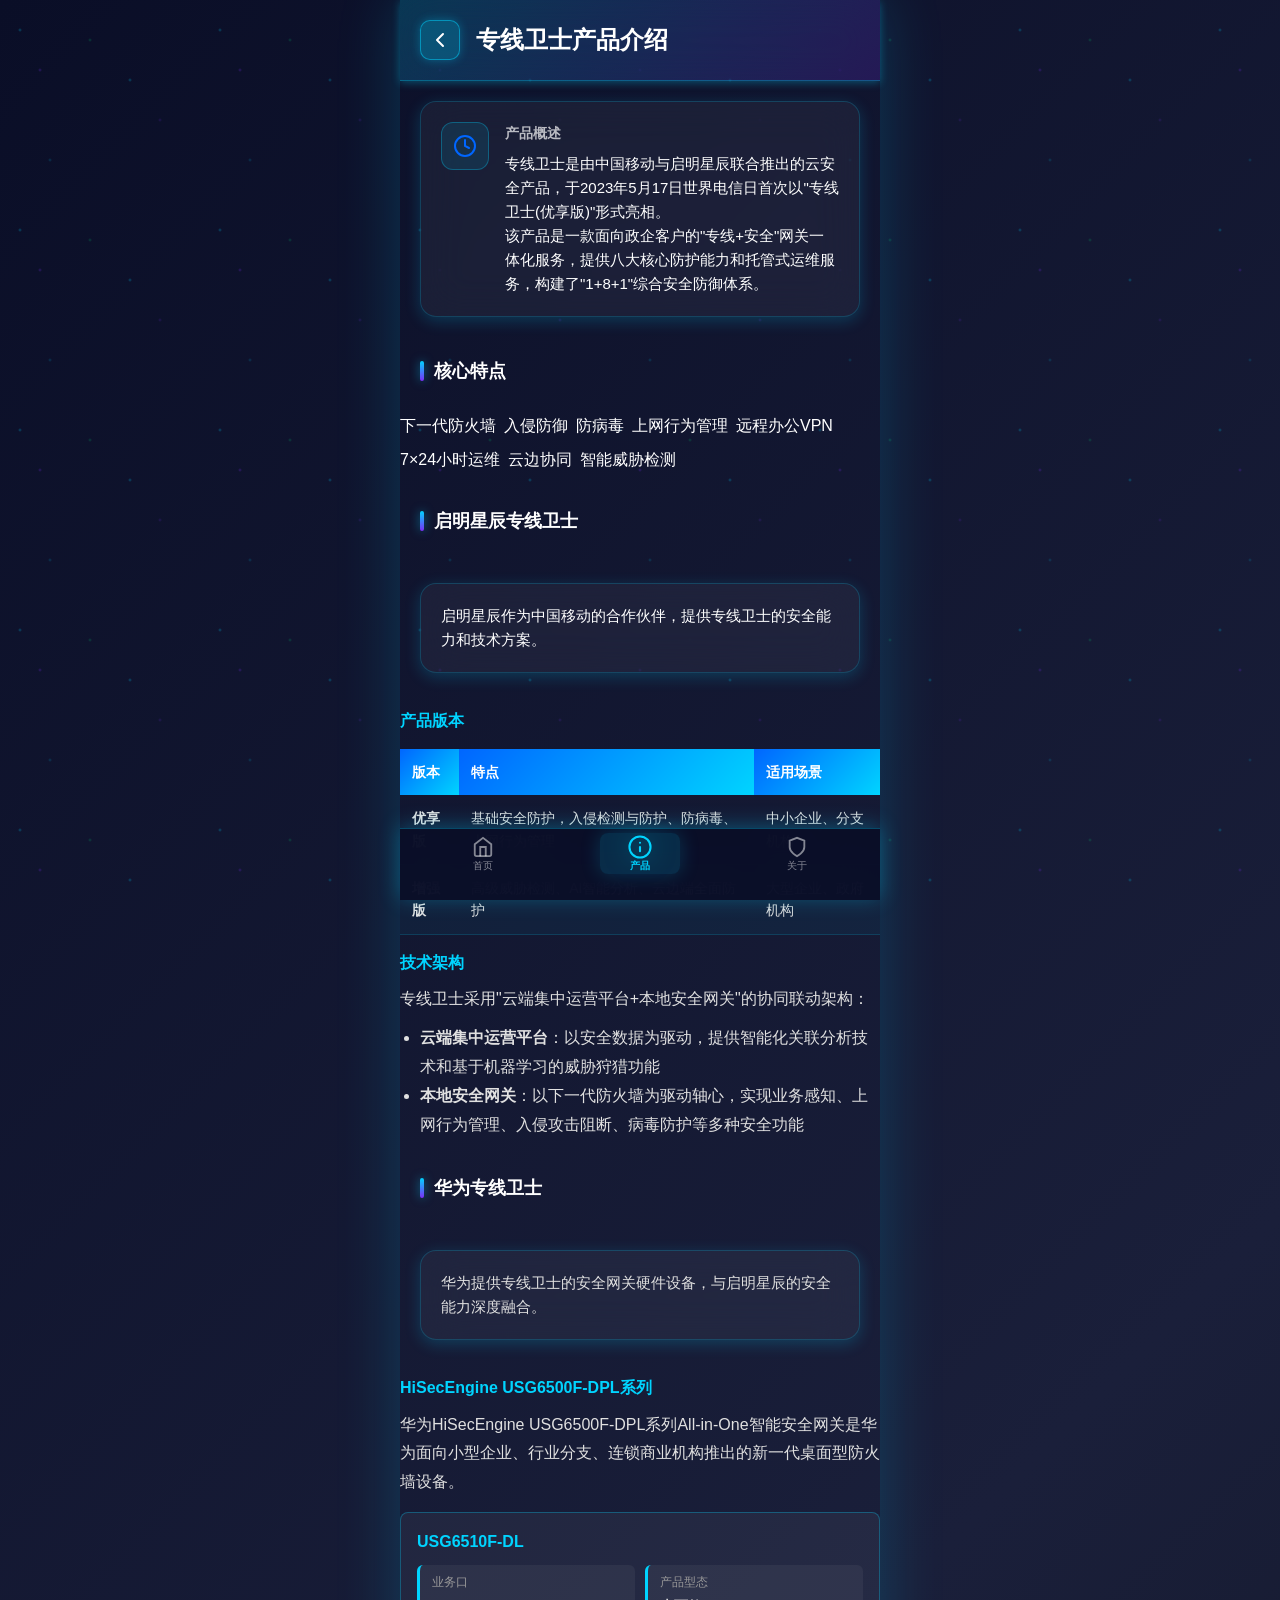
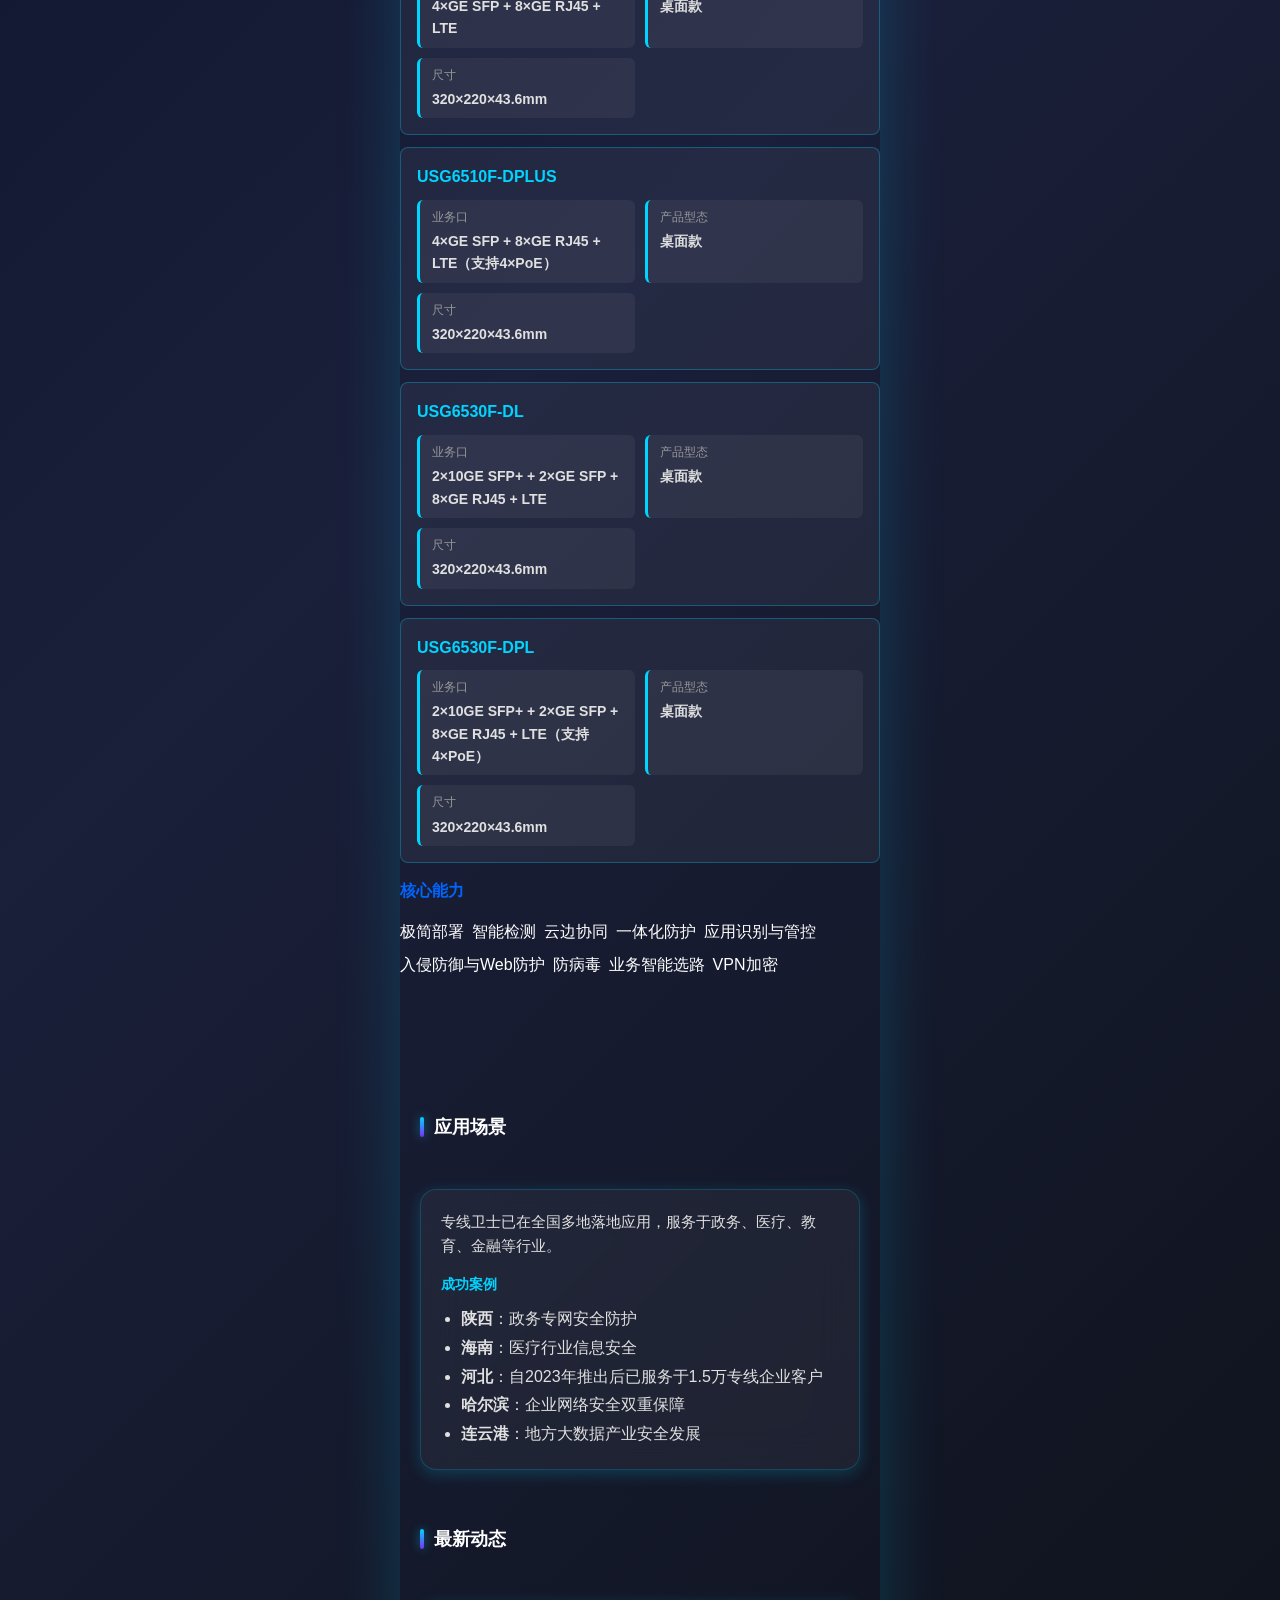
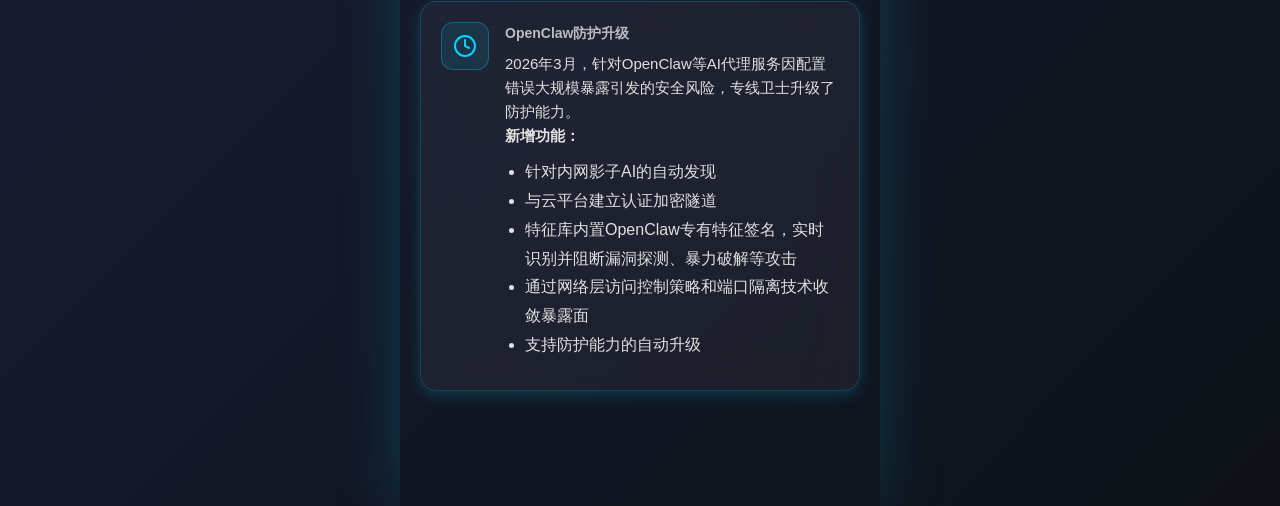
==== commit 4e763b0b: "修正产品介绍页面背景和文字重叠问题 - 适配深色主题" ====
--- a/product.html
+++ b/product.html
@@ -12,21 +12,13 @@
     <link rel="stylesheet" href="log-analysis-styles.css">
     <link rel="icon" href="data:image/svg+xml,<svg xmlns='http://www.w3.org/2000/svg' viewBox='0 0 100 100'><text y='.9em' font-size='90'>🛡️</text></svg>">
     <style>
-        /* 产品页面特定样式补充 */
-        .product-info-card {
-            background: white;
-            border-radius: 12px;
-            padding: 16px;
-            margin-bottom: 12px;
-            box-shadow: 0 2px 12px rgba(0, 102, 255, 0.08);
-            border: 1px solid rgba(0, 212, 255, 0.2);
-        }
-        
+        /* 产品页面特定样式 - 适配深色主题 */
         .product-table {
             width: 100%;
             border-collapse: collapse;
             margin: 15px 0;
             font-size: 14px;
+            color: #e0e0e0;
         }
         
         .product-table th {
@@ -40,6 +32,7 @@
         .product-table td {
             padding: 12px;
             border-bottom: 1px solid rgba(0, 212, 255, 0.2);
+            color: #e0e0e0;
         }
         
         .product-table tr:nth-child(even) {
@@ -47,7 +40,7 @@
         }
         
         .model-card {
-            background: #fafafa;
+            background: rgba(255, 255, 255, 0.05);
             border: 1px solid rgba(0, 212, 255, 0.3);
             border-radius: 8px;
             padding: 16px;
@@ -55,7 +48,7 @@
         }
         
         .model-card h4 {
-            color: #0066ff;
+            color: #00d4ff;
             margin-bottom: 10px;
             font-size: 16px;
         }
@@ -68,7 +61,7 @@
         }
         
         .spec-item {
-            background: white;
+            background: rgba(255, 255, 255, 0.05);
             padding: 8px 12px;
             border-radius: 6px;
             border-left: 3px solid #00d4ff;
@@ -76,13 +69,13 @@
         
         .spec-label {
             font-size: 12px;
-            color: #666;
+            color: #999;
         }
         
         .spec-value {
             font-size: 14px;
             font-weight: 600;
-            color: #333;
+            color: #e0e0e0;
             margin-top: 3px;
         }
         
@@ -92,6 +85,19 @@
             padding: 12px 16px;
             margin: 12px 0;
             border-radius: 0 8px 8px 0;
+            color: #e0e0e0;
+        }
+        
+        .update-info h4 {
+            color: #00d4ff;
+        }
+        
+        .update-info p {
+            color: #e0e0e0;
+        }
+        
+        .update-info ul li {
+            color: #e0e0e0;
         }
     </style>
 </head>
@@ -153,10 +159,16 @@
                     <span>启明星辰专线卫士</span>
                 </div>
                 
-                <div class="product-info-card">
-                    <p>启明星辰作为中国移动的合作伙伴，提供专线卫士的安全能力和技术方案。</p>
-                    
-                    <h4 style="color: #0066ff; margin: 15px 0 10px 0;">产品版本</h4>
+                <div class="scenario-info" style="margin: 15px 0;">
+                    <div class="info-card">
+                        <div class="info-content">
+                            <p>启明星辰作为中国移动的合作伙伴，提供专线卫士的安全能力和技术方案。</p>
+                        </div>
+                    </div>
+                </div>
+                
+                <div style="margin: 15px 0;">
+                    <h4 style="color: #00d4ff; margin: 15px 0 10px 0;">产品版本</h4>
                     <table class="product-table">
                         <thead>
                             <tr>
@@ -178,10 +190,12 @@
                             </tr>
                         </tbody>
                     </table>
-                    
-                    <h4 style="color: #0066ff; margin: 15px 0 10px 0;">技术架构</h4>
-                    <p>专线卫士采用"云端集中运营平台+本地安全网关"的协同联动架构：</p>
-                    <ul style="padding-left: 20px; margin: 10px 0; line-height: 1.8;">
+                </div>
+                
+                <div style="margin: 15px 0;">
+                    <h4 style="color: #00d4ff; margin: 15px 0 10px 0;">技术架构</h4>
+                    <p style="color: #e0e0e0; line-height: 1.8;">专线卫士采用"云端集中运营平台+本地安全网关"的协同联动架构：</p>
+                    <ul style="padding-left: 20px; margin: 10px 0; line-height: 1.8; color: #e0e0e0;">
                         <li><strong>云端集中运营平台</strong>：以安全数据为驱动，提供智能化关联分析技术和基于机器学习的威胁狩猎功能</li>
                         <li><strong>本地安全网关</strong>：以下一代防火墙为驱动轴心，实现业务感知、上网行为管理、入侵攻击阻断、病毒防护等多种安全功能</li>
                     </ul>
@@ -192,11 +206,18 @@
                     <span>华为专线卫士</span>
                 </div>
                 
-                <div class="product-info-card">
-                    <p>华为提供专线卫士的安全网关硬件设备，与启明星辰的安全能力深度融合。</p>
-                    
-                    <h4 style="color: #0066ff; margin: 15px 0 10px 0;">HiSecEngine USG6500F-DPL系列</h4>
-                    <p>华为HiSecEngine USG6500F-DPL系列All-in-One智能安全网关是华为面向小型企业、行业分支、连锁商业机构推出的新一代桌面型防火墙设备。</p>
+                <div class="scenario-info" style="margin: 15px 0;">
+                    <div class="info-card">
+                        <div class="info-content">
+                            <p style="color: #e0e0e0;">华为提供专线卫士的安全网关硬件设备，与启明星辰的安全能力深度融合。</p>
+                        </div>
+                    </div>
+                </div>
+                
+                <div style="margin: 15px 0;">
+                    <h4 style="color: #00d4ff; margin: 15px 0 10px 0;">HiSecEngine USG6500F-DPL系列</h4>
+                    <p style="color: #e0e0e0; line-height: 1.8;">华为HiSecEngine USG6500F-DPL系列All-in-One智能安全网关是华为面向小型企业、行业分支、连锁商业机构推出的新一代桌面型防火墙设备。</p>
+                </div>
                     
                     <div class="model-card">
                         <h4>USG6510F-DL</h4>
@@ -289,17 +310,21 @@
                     <span>应用场景</span>
                 </div>
                 
-                <div class="product-info-card">
-                    <p>专线卫士已在全国多地落地应用，服务于政务、医疗、教育、金融等行业。</p>
-                    
-                    <h4 style="color: #0066ff; margin: 15px 0 10px 0;">成功案例</h4>
-                    <ul style="padding-left: 20px; line-height: 1.8;">
-                        <li><strong>陕西</strong>：政务专网安全防护</li>
-                        <li><strong>海南</strong>：医疗行业信息安全</li>
-                        <li><strong>河北</strong>：自2023年推出后已服务于1.5万专线企业客户</li>
-                        <li><strong>哈尔滨</strong>：企业网络安全双重保障</li>
-                        <li><strong>连云港</strong>：地方大数据产业安全发展</li>
-                    </ul>
+                <div class="scenario-info" style="margin: 15px 0;">
+                    <div class="info-card">
+                        <div class="info-content">
+                            <p style="color: #e0e0e0;">专线卫士已在全国多地落地应用，服务于政务、医疗、教育、金融等行业。</p>
+                            
+                            <h4 style="color: #00d4ff; margin: 15px 0 10px 0;">成功案例</h4>
+                            <ul style="padding-left: 20px; line-height: 1.8; color: #e0e0e0;">
+                                <li><strong>陕西</strong>：政务专网安全防护</li>
+                                <li><strong>海南</strong>：医疗行业信息安全</li>
+                                <li><strong>河北</strong>：自2023年推出后已服务于1.5万专线企业客户</li>
+                                <li><strong>哈尔滨</strong>：企业网络安全双重保障</li>
+                                <li><strong>连云港</strong>：地方大数据产业安全发展</li>
+                            </ul>
+                        </div>
+                    </div>
                 </div>
                 
                 <!-- 最新动态 -->
@@ -307,17 +332,27 @@
                     <span>最新动态</span>
                 </div>
                 
-                <div class="update-info">
-                    <h4 style="color: #0066ff; margin: 0 0 10px 0;">OpenClaw防护升级</h4>
-                    <p>2026年3月，针对OpenClaw等AI代理服务因配置错误大规模暴露引发的安全风险，专线卫士升级了防护能力。</p>
-                    <p><strong>新增功能：</strong></p>
-                    <ul style="padding-left: 20px; margin: 10px 0; line-height: 1.8;">
-                        <li>针对内网影子AI的自动发现</li>
-                        <li>与云平台建立认证加密隧道</li>
-                        <li>特征库内置OpenClaw专有特征签名，实时识别并阻断漏洞探测、暴力破解等攻击</li>
-                        <li>通过网络层访问控制策略和端口隔离技术收敛暴露面</li>
-                        <li>支持防护能力的自动升级</li>
-                    </ul>
+                <div class="scenario-info" style="margin: 15px 0;">
+                    <div class="info-card">
+                        <div class="info-icon">
+                            <svg viewBox="0 0 24 24" width="24" height="24">
+                                <circle cx="12" cy="12" r="10" fill="none" stroke="#00d4ff" stroke-width="2"/>
+                                <path d="M12 6v6l4 2" fill="none" stroke="#00d4ff" stroke-width="2" stroke-linecap="round"/>
+                            </svg>
+                        </div>
+                        <div class="info-content">
+                            <h4>OpenClaw防护升级</h4>
+                            <p style="color: #e0e0e0;">2026年3月，针对OpenClaw等AI代理服务因配置错误大规模暴露引发的安全风险，专线卫士升级了防护能力。</p>
+                            <p style="color: #e0e0e0;"><strong>新增功能：</strong></p>
+                            <ul style="padding-left: 20px; margin: 10px 0; line-height: 1.8; color: #e0e0e0;">
+                                <li>针对内网影子AI的自动发现</li>
+                                <li>与云平台建立认证加密隧道</li>
+                                <li>特征库内置OpenClaw专有特征签名，实时识别并阻断漏洞探测、暴力破解等攻击</li>
+                                <li>通过网络层访问控制策略和端口隔离技术收敛暴露面</li>
+                                <li>支持防护能力的自动升级</li>
+                            </ul>
+                        </div>
+                    </div>
                 </div>
             </div>
         </div>
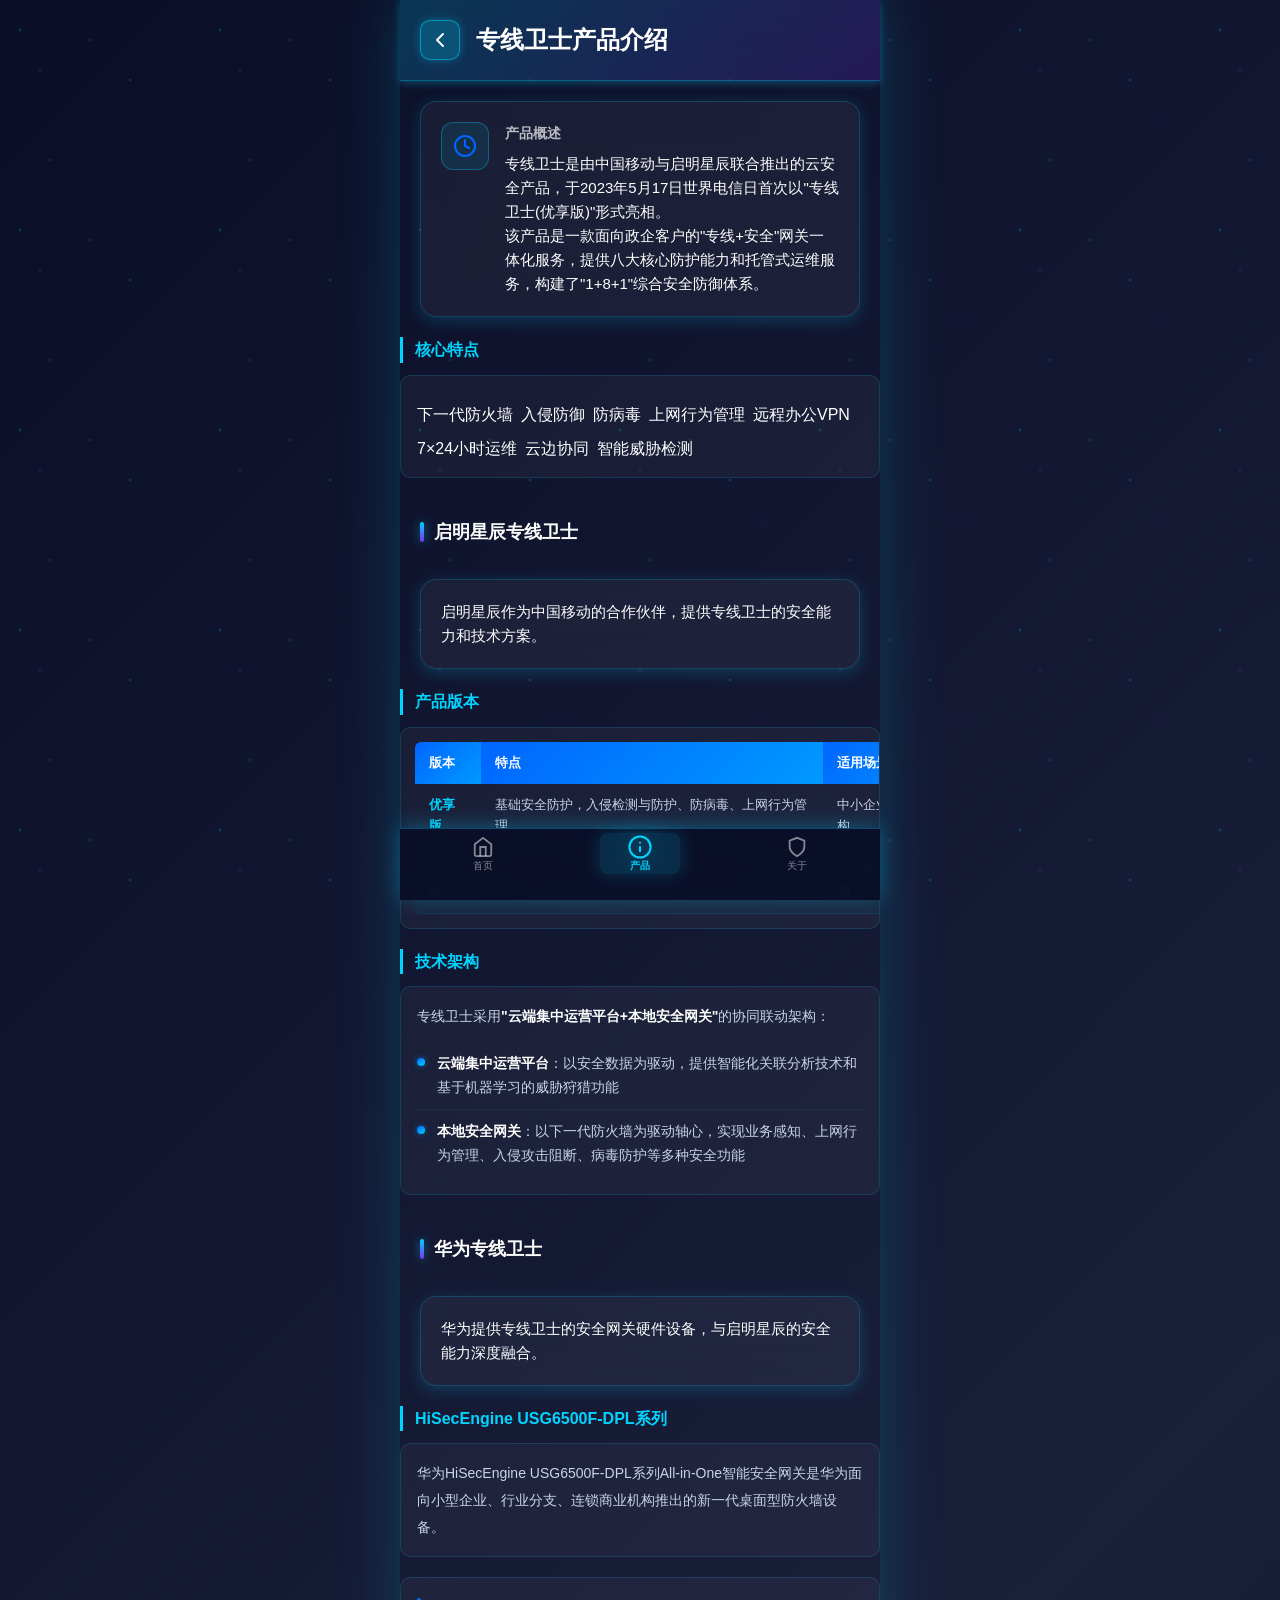
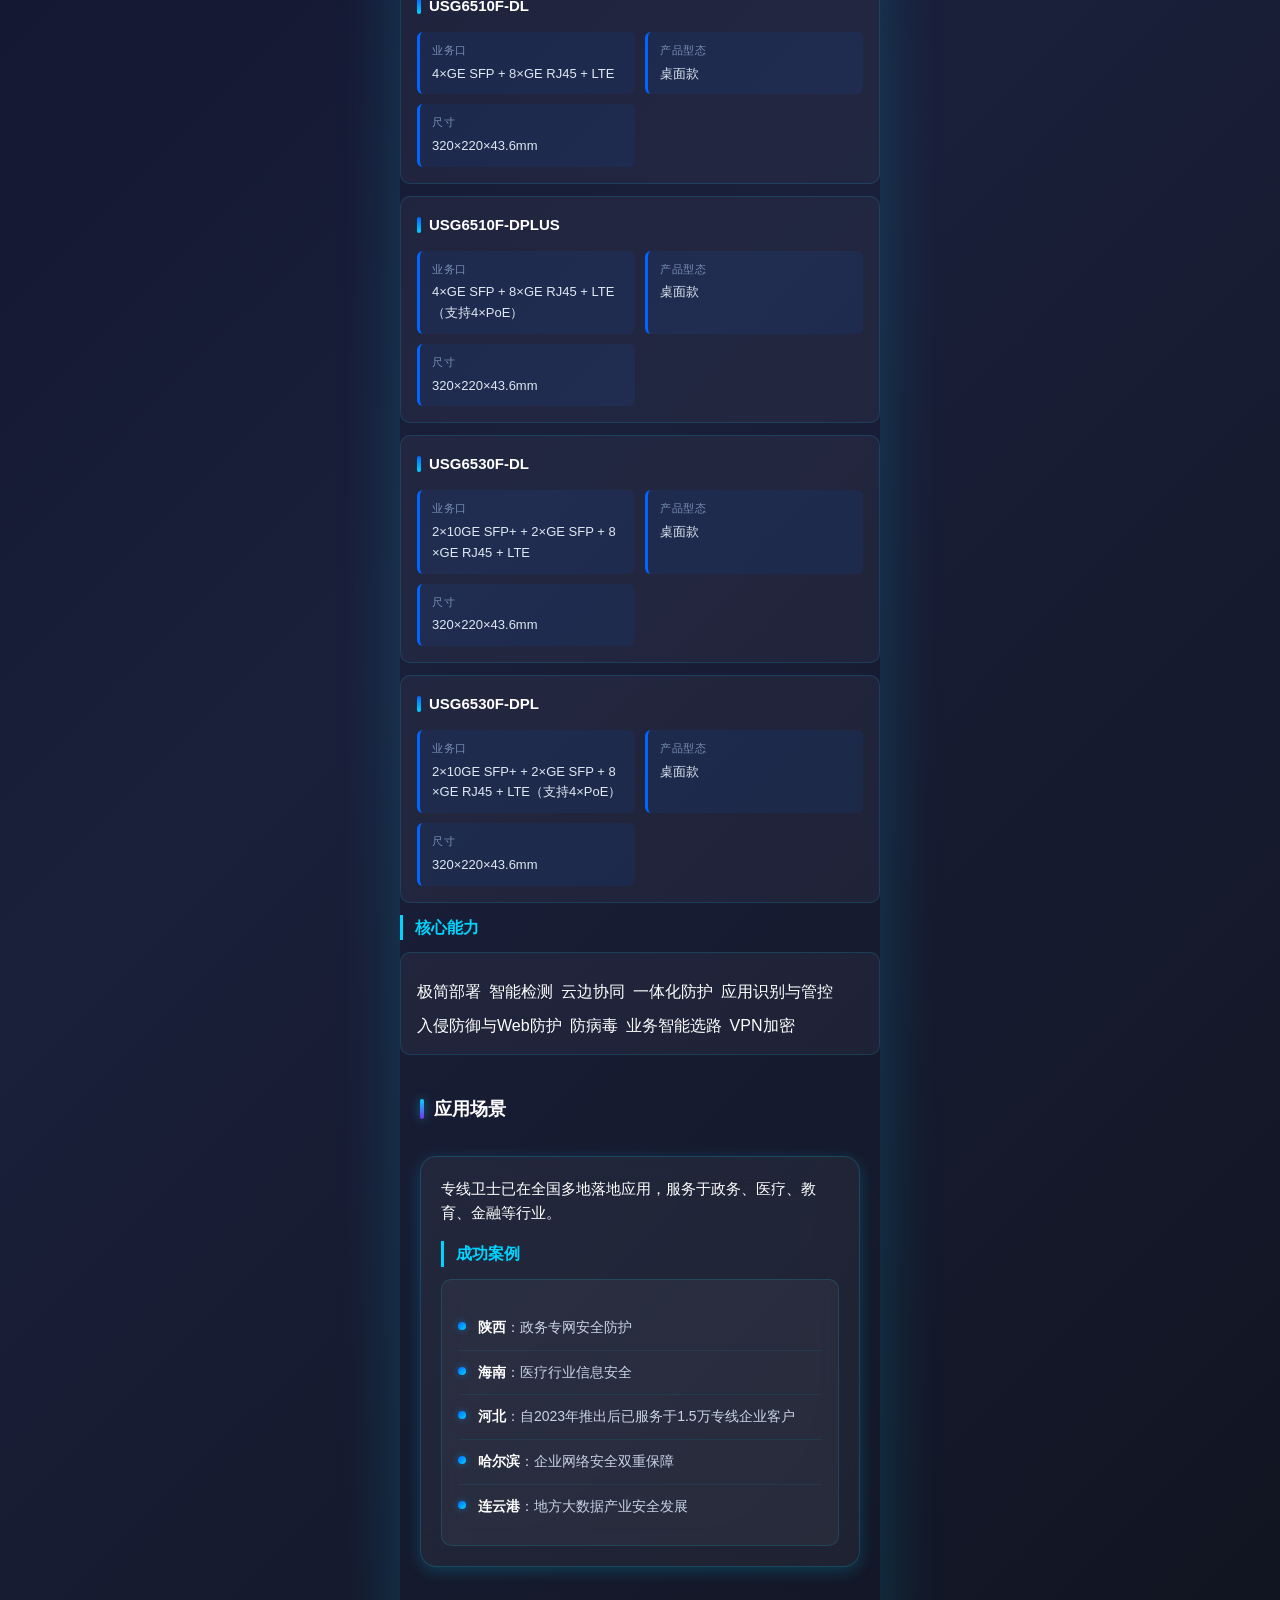
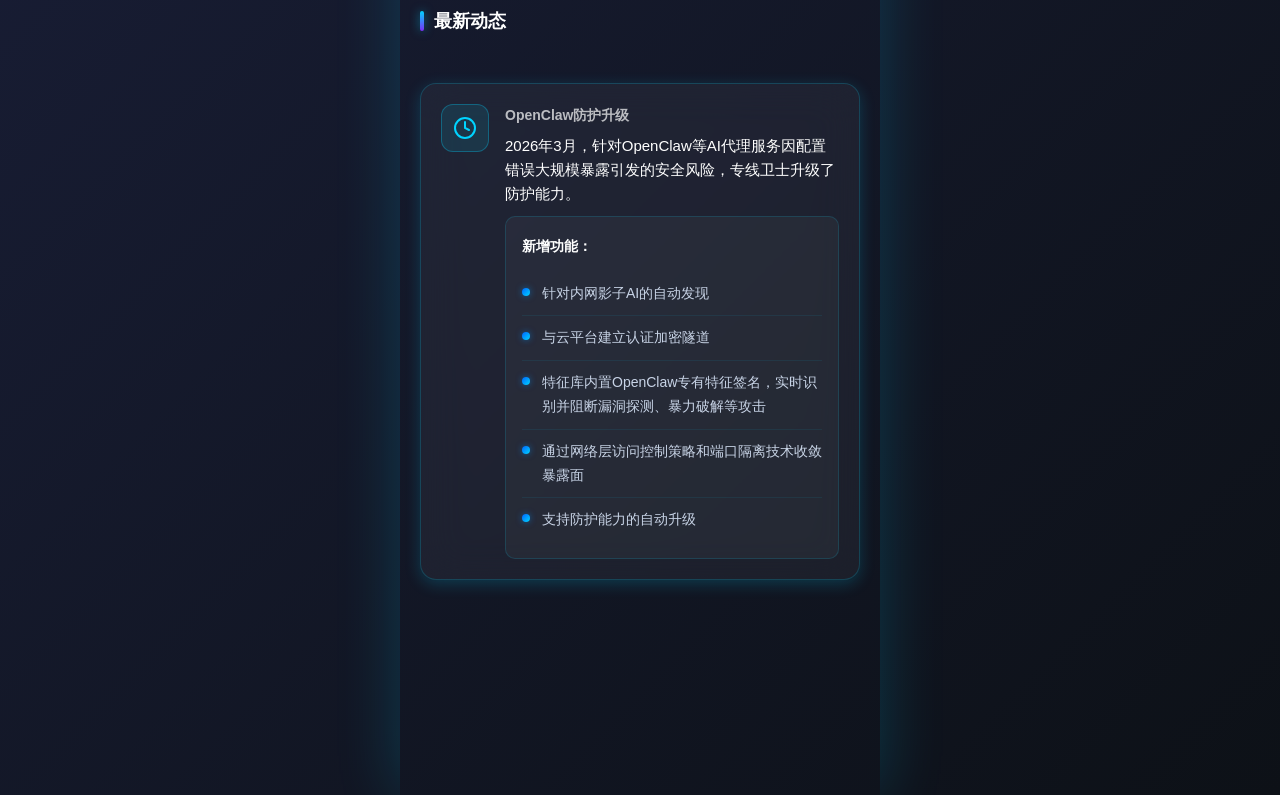
==== commit 1154be47: "Upload product.html" ====
--- a/product.html
+++ b/product.html
@@ -13,91 +13,208 @@
     <link rel="icon" href="data:image/svg+xml,<svg xmlns='http://www.w3.org/2000/svg' viewBox='0 0 100 100'><text y='.9em' font-size='90'>🛡️</text></svg>">
     <style>
         /* 产品页面特定样式 - 适配深色主题 */
+        .content-section {
+            margin-bottom: 20px;
+        }
+
+        .content-section h4 {
+            color: #00d4ff;
+            font-size: 16px;
+            font-weight: 600;
+            margin: 0 0 12px 0;
+            padding-left: 12px;
+            border-left: 3px solid #00d4ff;
+        }
+
+        .content-body {
+            background: rgba(255, 255, 255, 0.04);
+            border: 1px solid rgba(0, 212, 255, 0.15);
+            border-radius: 10px;
+            padding: 16px;
+            margin-top: 10px;
+        }
+
+        .content-body p {
+            color: #c8d4e6;
+            line-height: 1.9;
+            margin: 0 0 12px 0;
+            font-size: 14px;
+        }
+
+        .content-body p:last-child {
+            margin-bottom: 0;
+        }
+
+        .content-body ul {
+            list-style: none;
+            padding: 0;
+            margin: 10px 0 0 0;
+        }
+
+        .content-body ul li {
+            position: relative;
+            padding: 10px 0 10px 20px;
+            color: #c8d4e6;
+            line-height: 1.7;
+            font-size: 14px;
+            border-bottom: 1px solid rgba(0, 212, 255, 0.08);
+        }
+
+        .content-body ul li:last-child {
+            border-bottom: none;
+        }
+
+        .content-body ul li::before {
+            content: '';
+            position: absolute;
+            left: 0;
+            top: 16px;
+            width: 8px;
+            height: 8px;
+            background: linear-gradient(135deg, #0066ff, #00d4ff);
+            border-radius: 50%;
+            box-shadow: 0 0 6px rgba(0, 150, 255, 0.5);
+        }
+
+        .content-body strong {
+            color: #ffffff;
+            font-weight: 600;
+        }
+
+        /* 表格容器 */
+        .table-wrapper {
+            background: rgba(255, 255, 255, 0.04);
+            border: 1px solid rgba(0, 212, 255, 0.15);
+            border-radius: 10px;
+            padding: 14px;
+            margin-top: 10px;
+            overflow-x: auto;
+        }
+
         .product-table {
             width: 100%;
-            border-collapse: collapse;
-            margin: 15px 0;
-            font-size: 14px;
-            color: #e0e0e0;
-        }
-        
+            border-collapse: separate;
+            border-spacing: 0;
+            font-size: 13px;
+            min-width: 550px;
+        }
+
         .product-table th {
-            background: linear-gradient(135deg, #0066ff 0%, #00d4ff 100%);
+            background: linear-gradient(135deg, #0066ff 0%, #0099ff 100%);
             color: white;
-            padding: 12px;
+            padding: 11px 14px;
             text-align: left;
             font-weight: 600;
-        }
-        
+            font-size: 13px;
+        }
+
+        .product-table th:first-child {
+            border-radius: 6px 0 0 0;
+        }
+
+        .product-table th:last-child {
+            border-radius: 0 6px 0 0;
+        }
+
         .product-table td {
-            padding: 12px;
-            border-bottom: 1px solid rgba(0, 212, 255, 0.2);
-            color: #e0e0e0;
-        }
-        
-        .product-table tr:nth-child(even) {
-            background: rgba(0, 212, 255, 0.05);
-        }
-        
+            padding: 11px 14px;
+            color: #c8d4e6;
+            border-bottom: 1px solid rgba(0, 212, 255, 0.1);
+            vertical-align: top;
+            line-height: 1.6;
+            font-size: 13px;
+        }
+
+        .product-table tr:last-child td:first-child {
+            border-radius: 0 0 0 6px;
+        }
+
+        .product-table tr:last-child td:last-child {
+            border-radius: 0 0 6px 0;
+        }
+
+        .product-table tr:nth-child(even) td {
+            background: rgba(0, 212, 255, 0.03);
+        }
+
+        .product-table tr:hover td {
+            background: rgba(0, 150, 255, 0.08);
+        }
+
+        .product-table strong {
+            color: #00d4ff;
+            font-weight: 600;
+        }
+
+        /* 模型卡片 */
         .model-card {
-            background: rgba(255, 255, 255, 0.05);
-            border: 1px solid rgba(0, 212, 255, 0.3);
-            border-radius: 8px;
+            background: rgba(255, 255, 255, 0.04);
+            border: 1px solid rgba(0, 212, 255, 0.15);
+            border-radius: 10px;
             padding: 16px;
             margin-bottom: 12px;
-        }
-        
+            transition: all 0.25s ease;
+        }
+
+        .model-card:hover {
+            background: rgba(255, 255, 255, 0.07);
+            border-color: rgba(0, 212, 255, 0.35);
+            transform: translateY(-2px);
+        }
+
         .model-card h4 {
-            color: #00d4ff;
-            margin-bottom: 10px;
-            font-size: 16px;
-        }
-        
+            color: #ffffff;
+            margin-bottom: 14px;
+            font-size: 15px;
+            font-weight: 600;
+            display: flex;
+            align-items: center;
+            gap: 8px;
+        }
+
+        .model-card h4::before {
+            content: '';
+            display: inline-block;
+            width: 4px;
+            height: 16px;
+            background: linear-gradient(180deg, #0066ff, #00d4ff);
+            border-radius: 2px;
+        }
+
         .model-specs {
             display: grid;
-            grid-template-columns: repeat(auto-fill, minmax(200px, 1fr));
+            grid-template-columns: repeat(auto-fill, minmax(180px, 1fr));
             gap: 10px;
+        }
+
+        .spec-item {
+            background: rgba(0, 102, 255, 0.08);
+            padding: 10px 12px;
+            border-radius: 6px;
+            border-left: 3px solid #0066ff;
+        }
+
+        .spec-label {
+            font-size: 11px;
+            color: #7890b8;
+            text-transform: uppercase;
+            letter-spacing: 0.5px;
+            margin-bottom: 4px;
+        }
+
+        .spec-value {
+            font-size: 13px;
+            font-weight: 500;
+            color: #e0e8f4;
+            word-break: break-all;
+        }
+
+        /* 标签组容器 */
+        .tags-wrapper {
+            display: flex;
+            flex-wrap: wrap;
+            gap: 8px;
             margin-top: 10px;
-        }
-        
-        .spec-item {
-            background: rgba(255, 255, 255, 0.05);
-            padding: 8px 12px;
-            border-radius: 6px;
-            border-left: 3px solid #00d4ff;
-        }
-        
-        .spec-label {
-            font-size: 12px;
-            color: #999;
-        }
-        
-        .spec-value {
-            font-size: 14px;
-            font-weight: 600;
-            color: #e0e0e0;
-            margin-top: 3px;
-        }
-        
-        .update-info {
-            background: rgba(0, 212, 255, 0.08);
-            border-left: 3px solid #00d4ff;
-            padding: 12px 16px;
-            margin: 12px 0;
-            border-radius: 0 8px 8px 0;
-            color: #e0e0e0;
-        }
-        
-        .update-info h4 {
-            color: #00d4ff;
-        }
-        
-        .update-info p {
-            color: #e0e0e0;
-        }
-        
-        .update-info ul li {
-            color: #e0e0e0;
         }
     </style>
 </head>
@@ -139,19 +256,20 @@
                     </div>
                 </div>
                 
-                <div class="section-title">
-                    <span>核心特点</span>
-                </div>
-                
-                <div style="display: flex; flex-wrap: wrap; gap: 8px; margin: 15px 0;">
-                    <span class="feature-tag">下一代防火墙</span>
-                    <span class="feature-tag">入侵防御</span>
-                    <span class="feature-tag">防病毒</span>
-                    <span class="feature-tag">上网行为管理</span>
-                    <span class="feature-tag">远程办公VPN</span>
-                    <span class="feature-tag">7×24小时运维</span>
-                    <span class="feature-tag">云边协同</span>
-                    <span class="feature-tag">智能威胁检测</span>
+                <div class="content-section">
+                    <h4>核心特点</h4>
+                    <div class="content-body">
+                        <div class="tags-wrapper">
+                            <span class="feature-tag">下一代防火墙</span>
+                            <span class="feature-tag">入侵防御</span>
+                            <span class="feature-tag">防病毒</span>
+                            <span class="feature-tag">上网行为管理</span>
+                            <span class="feature-tag">远程办公VPN</span>
+                            <span class="feature-tag">7×24小时运维</span>
+                            <span class="feature-tag">云边协同</span>
+                            <span class="feature-tag">智能威胁检测</span>
+                        </div>
+                    </div>
                 </div>
                 
                 <!-- 启明星辰专线卫士 -->
@@ -159,7 +277,7 @@
                     <span>启明星辰专线卫士</span>
                 </div>
                 
-                <div class="scenario-info" style="margin: 15px 0;">
+                <div class="scenario-info">
                     <div class="info-card">
                         <div class="info-content">
                             <p>启明星辰作为中国移动的合作伙伴，提供专线卫士的安全能力和技术方案。</p>
@@ -167,38 +285,42 @@
                     </div>
                 </div>
                 
-                <div style="margin: 15px 0;">
-                    <h4 style="color: #00d4ff; margin: 15px 0 10px 0;">产品版本</h4>
-                    <table class="product-table">
-                        <thead>
-                            <tr>
-                                <th>版本</th>
-                                <th>特点</th>
-                                <th>适用场景</th>
-                            </tr>
-                        </thead>
-                        <tbody>
-                            <tr>
-                                <td><strong>优享版</strong></td>
-                                <td>基础安全防护，入侵检测与防护、防病毒、上网行为管理</td>
-                                <td>中小企业、分支机构</td>
-                            </tr>
-                            <tr>
-                                <td><strong>增强版</strong></td>
-                                <td>高级威胁检测、AI智能分析、云边端全面防护</td>
-                                <td>大型企业、政府机构</td>
-                            </tr>
-                        </tbody>
-                    </table>
-                </div>
-                
-                <div style="margin: 15px 0;">
-                    <h4 style="color: #00d4ff; margin: 15px 0 10px 0;">技术架构</h4>
-                    <p style="color: #e0e0e0; line-height: 1.8;">专线卫士采用"云端集中运营平台+本地安全网关"的协同联动架构：</p>
-                    <ul style="padding-left: 20px; margin: 10px 0; line-height: 1.8; color: #e0e0e0;">
-                        <li><strong>云端集中运营平台</strong>：以安全数据为驱动，提供智能化关联分析技术和基于机器学习的威胁狩猎功能</li>
-                        <li><strong>本地安全网关</strong>：以下一代防火墙为驱动轴心，实现业务感知、上网行为管理、入侵攻击阻断、病毒防护等多种安全功能</li>
-                    </ul>
+                <div class="content-section">
+                    <h4>产品版本</h4>
+                    <div class="table-wrapper">
+                        <table class="product-table">
+                            <thead>
+                                <tr>
+                                    <th>版本</th>
+                                    <th>特点</th>
+                                    <th>适用场景</th>
+                                </tr>
+                            </thead>
+                            <tbody>
+                                <tr>
+                                    <td><strong>优享版</strong></td>
+                                    <td>基础安全防护，入侵检测与防护、防病毒、上网行为管理</td>
+                                    <td>中小企业、分支机构</td>
+                                </tr>
+                                <tr>
+                                    <td><strong>增强版</strong></td>
+                                    <td>高级威胁检测、AI智能分析、云边端全面防护</td>
+                                    <td>大型企业、政府机构</td>
+                                </tr>
+                            </tbody>
+                        </table>
+                    </div>
+                </div>
+
+                <div class="content-section">
+                    <h4>技术架构</h4>
+                    <div class="content-body">
+                        <p>专线卫士采用<strong>"云端集中运营平台+本地安全网关"</strong>的协同联动架构：</p>
+                        <ul>
+                            <li><strong>云端集中运营平台</strong>：以安全数据为驱动，提供智能化关联分析技术和基于机器学习的威胁狩猎功能</li>
+                            <li><strong>本地安全网关</strong>：以下一代防火墙为驱动轴心，实现业务感知、上网行为管理、入侵攻击阻断、病毒防护等多种安全功能</li>
+                        </ul>
+                    </div>
                 </div>
                 
                 <!-- 华为专线卫士 -->
@@ -206,102 +328,107 @@
                     <span>华为专线卫士</span>
                 </div>
                 
-                <div class="scenario-info" style="margin: 15px 0;">
+                <div class="scenario-info">
                     <div class="info-card">
                         <div class="info-content">
-                            <p style="color: #e0e0e0;">华为提供专线卫士的安全网关硬件设备，与启明星辰的安全能力深度融合。</p>
-                        </div>
-                    </div>
-                </div>
-                
-                <div style="margin: 15px 0;">
-                    <h4 style="color: #00d4ff; margin: 15px 0 10px 0;">HiSecEngine USG6500F-DPL系列</h4>
-                    <p style="color: #e0e0e0; line-height: 1.8;">华为HiSecEngine USG6500F-DPL系列All-in-One智能安全网关是华为面向小型企业、行业分支、连锁商业机构推出的新一代桌面型防火墙设备。</p>
-                </div>
-                    
-                    <div class="model-card">
-                        <h4>USG6510F-DL</h4>
-                        <div class="model-specs">
-                            <div class="spec-item">
-                                <div class="spec-label">业务口</div>
-                                <div class="spec-value">4×GE SFP + 8×GE RJ45 + LTE</div>
-                            </div>
-                            <div class="spec-item">
-                                <div class="spec-label">产品型态</div>
-                                <div class="spec-value">桌面款</div>
-                            </div>
-                            <div class="spec-item">
-                                <div class="spec-label">尺寸</div>
-                                <div class="spec-value">320×220×43.6mm</div>
-                            </div>
-                        </div>
-                    </div>
-                    
-                    <div class="model-card">
-                        <h4>USG6510F-DPLUS</h4>
-                        <div class="model-specs">
-                            <div class="spec-item">
-                                <div class="spec-label">业务口</div>
-                                <div class="spec-value">4×GE SFP + 8×GE RJ45 + LTE（支持4×PoE）</div>
-                            </div>
-                            <div class="spec-item">
-                                <div class="spec-label">产品型态</div>
-                                <div class="spec-value">桌面款</div>
-                            </div>
-                            <div class="spec-item">
-                                <div class="spec-label">尺寸</div>
-                                <div class="spec-value">320×220×43.6mm</div>
-                            </div>
-                        </div>
-                    </div>
-                    
-                    <div class="model-card">
-                        <h4>USG6530F-DL</h4>
-                        <div class="model-specs">
-                            <div class="spec-item">
-                                <div class="spec-label">业务口</div>
-                                <div class="spec-value">2×10GE SFP+ + 2×GE SFP + 8×GE RJ45 + LTE</div>
-                            </div>
-                            <div class="spec-item">
-                                <div class="spec-label">产品型态</div>
-                                <div class="spec-value">桌面款</div>
-                            </div>
-                            <div class="spec-item">
-                                <div class="spec-label">尺寸</div>
-                                <div class="spec-value">320×220×43.6mm</div>
-                            </div>
-                        </div>
-                    </div>
-                    
-                    <div class="model-card">
-                        <h4>USG6530F-DPL</h4>
-                        <div class="model-specs">
-                            <div class="spec-item">
-                                <div class="spec-label">业务口</div>
-                                <div class="spec-value">2×10GE SFP+ + 2×GE SFP + 8×GE RJ45 + LTE（支持4×PoE）</div>
-                            </div>
-                            <div class="spec-item">
-                                <div class="spec-label">产品型态</div>
-                                <div class="spec-value">桌面款</div>
-                            </div>
-                            <div class="spec-item">
-                                <div class="spec-label">尺寸</div>
-                                <div class="spec-value">320×220×43.6mm</div>
-                            </div>
-                        </div>
-                    </div>
-                    
-                    <h4 style="color: #0066ff; margin: 15px 0 10px 0;">核心能力</h4>
-                    <div style="display: flex; flex-wrap: wrap; gap: 8px; margin: 15px 0;">
-                        <span class="feature-tag">极简部署</span>
-                        <span class="feature-tag">智能检测</span>
-                        <span class="feature-tag">云边协同</span>
-                        <span class="feature-tag">一体化防护</span>
-                        <span class="feature-tag">应用识别与管控</span>
-                        <span class="feature-tag">入侵防御与Web防护</span>
-                        <span class="feature-tag">防病毒</span>
-                        <span class="feature-tag">业务智能选路</span>
-                        <span class="feature-tag">VPN加密</span>
+                            <p>华为提供专线卫士的安全网关硬件设备，与启明星辰的安全能力深度融合。</p>
+                        </div>
+                    </div>
+                </div>
+                
+                <div class="content-section">
+                    <h4>HiSecEngine USG6500F-DPL系列</h4>
+                    <div class="content-body">
+                        <p>华为HiSecEngine USG6500F-DPL系列All-in-One智能安全网关是华为面向小型企业、行业分支、连锁商业机构推出的新一代桌面型防火墙设备。</p>
+                    </div>
+                </div>
+                
+                <div class="model-card">
+                    <h4>USG6510F-DL</h4>
+                    <div class="model-specs">
+                        <div class="spec-item">
+                            <div class="spec-label">业务口</div>
+                            <div class="spec-value">4×GE SFP + 8×GE RJ45 + LTE</div>
+                        </div>
+                        <div class="spec-item">
+                            <div class="spec-label">产品型态</div>
+                            <div class="spec-value">桌面款</div>
+                        </div>
+                        <div class="spec-item">
+                            <div class="spec-label">尺寸</div>
+                            <div class="spec-value">320×220×43.6mm</div>
+                        </div>
+                    </div>
+                </div>
+                
+                <div class="model-card">
+                    <h4>USG6510F-DPLUS</h4>
+                    <div class="model-specs">
+                        <div class="spec-item">
+                            <div class="spec-label">业务口</div>
+                            <div class="spec-value">4×GE SFP + 8×GE RJ45 + LTE（支持4×PoE）</div>
+                        </div>
+                        <div class="spec-item">
+                            <div class="spec-label">产品型态</div>
+                            <div class="spec-value">桌面款</div>
+                        </div>
+                        <div class="spec-item">
+                            <div class="spec-label">尺寸</div>
+                            <div class="spec-value">320×220×43.6mm</div>
+                        </div>
+                    </div>
+                </div>
+                
+                <div class="model-card">
+                    <h4>USG6530F-DL</h4>
+                    <div class="model-specs">
+                        <div class="spec-item">
+                            <div class="spec-label">业务口</div>
+                            <div class="spec-value">2×10GE SFP+ + 2×GE SFP + 8×GE RJ45 + LTE</div>
+                        </div>
+                        <div class="spec-item">
+                            <div class="spec-label">产品型态</div>
+                            <div class="spec-value">桌面款</div>
+                        </div>
+                        <div class="spec-item">
+                            <div class="spec-label">尺寸</div>
+                            <div class="spec-value">320×220×43.6mm</div>
+                        </div>
+                    </div>
+                </div>
+                
+                <div class="model-card">
+                    <h4>USG6530F-DPL</h4>
+                    <div class="model-specs">
+                        <div class="spec-item">
+                            <div class="spec-label">业务口</div>
+                            <div class="spec-value">2×10GE SFP+ + 2×GE SFP + 8×GE RJ45 + LTE（支持4×PoE）</div>
+                        </div>
+                        <div class="spec-item">
+                            <div class="spec-label">产品型态</div>
+                            <div class="spec-value">桌面款</div>
+                        </div>
+                        <div class="spec-item">
+                            <div class="spec-label">尺寸</div>
+                            <div class="spec-value">320×220×43.6mm</div>
+                        </div>
+                    </div>
+                </div>
+                
+                <div class="content-section">
+                    <h4>核心能力</h4>
+                    <div class="content-body">
+                        <div class="tags-wrapper">
+                            <span class="feature-tag">极简部署</span>
+                            <span class="feature-tag">智能检测</span>
+                            <span class="feature-tag">云边协同</span>
+                            <span class="feature-tag">一体化防护</span>
+                            <span class="feature-tag">应用识别与管控</span>
+                            <span class="feature-tag">入侵防御与Web防护</span>
+                            <span class="feature-tag">防病毒</span>
+                            <span class="feature-tag">业务智能选路</span>
+                            <span class="feature-tag">VPN加密</span>
+                        </div>
                     </div>
                 </div>
                 
@@ -310,19 +437,23 @@
                     <span>应用场景</span>
                 </div>
                 
-                <div class="scenario-info" style="margin: 15px 0;">
+                <div class="scenario-info">
                     <div class="info-card">
                         <div class="info-content">
-                            <p style="color: #e0e0e0;">专线卫士已在全国多地落地应用，服务于政务、医疗、教育、金融等行业。</p>
-                            
-                            <h4 style="color: #00d4ff; margin: 15px 0 10px 0;">成功案例</h4>
-                            <ul style="padding-left: 20px; line-height: 1.8; color: #e0e0e0;">
-                                <li><strong>陕西</strong>：政务专网安全防护</li>
-                                <li><strong>海南</strong>：医疗行业信息安全</li>
-                                <li><strong>河北</strong>：自2023年推出后已服务于1.5万专线企业客户</li>
-                                <li><strong>哈尔滨</strong>：企业网络安全双重保障</li>
-                                <li><strong>连云港</strong>：地方大数据产业安全发展</li>
-                            </ul>
+                            <p>专线卫士已在全国多地落地应用，服务于政务、医疗、教育、金融等行业。</p>
+
+                            <div class="content-section" style="margin-top: 16px; margin-bottom: 0;">
+                                <h4>成功案例</h4>
+                                <div class="content-body" style="margin-top: 10px;">
+                                    <ul>
+                                        <li><strong>陕西</strong>：政务专网安全防护</li>
+                                        <li><strong>海南</strong>：医疗行业信息安全</li>
+                                        <li><strong>河北</strong>：自2023年推出后已服务于1.5万专线企业客户</li>
+                                        <li><strong>哈尔滨</strong>：企业网络安全双重保障</li>
+                                        <li><strong>连云港</strong>：地方大数据产业安全发展</li>
+                                    </ul>
+                                </div>
+                            </div>
                         </div>
                     </div>
                 </div>
@@ -342,15 +473,17 @@
                         </div>
                         <div class="info-content">
                             <h4>OpenClaw防护升级</h4>
-                            <p style="color: #e0e0e0;">2026年3月，针对OpenClaw等AI代理服务因配置错误大规模暴露引发的安全风险，专线卫士升级了防护能力。</p>
-                            <p style="color: #e0e0e0;"><strong>新增功能：</strong></p>
-                            <ul style="padding-left: 20px; margin: 10px 0; line-height: 1.8; color: #e0e0e0;">
-                                <li>针对内网影子AI的自动发现</li>
-                                <li>与云平台建立认证加密隧道</li>
-                                <li>特征库内置OpenClaw专有特征签名，实时识别并阻断漏洞探测、暴力破解等攻击</li>
-                                <li>通过网络层访问控制策略和端口隔离技术收敛暴露面</li>
-                                <li>支持防护能力的自动升级</li>
-                            </ul>
+                            <p>2026年3月，针对OpenClaw等AI代理服务因配置错误大规模暴露引发的安全风险，专线卫士升级了防护能力。</p>
+                            <div class="content-body">
+                                <p><strong>新增功能：</strong></p>
+                                <ul>
+                                    <li>针对内网影子AI的自动发现</li>
+                                    <li>与云平台建立认证加密隧道</li>
+                                    <li>特征库内置OpenClaw专有特征签名，实时识别并阻断漏洞探测、暴力破解等攻击</li>
+                                    <li>通过网络层访问控制策略和端口隔离技术收敛暴露面</li>
+                                    <li>支持防护能力的自动升级</li>
+                                </ul>
+                            </div>
                         </div>
                     </div>
                 </div>
